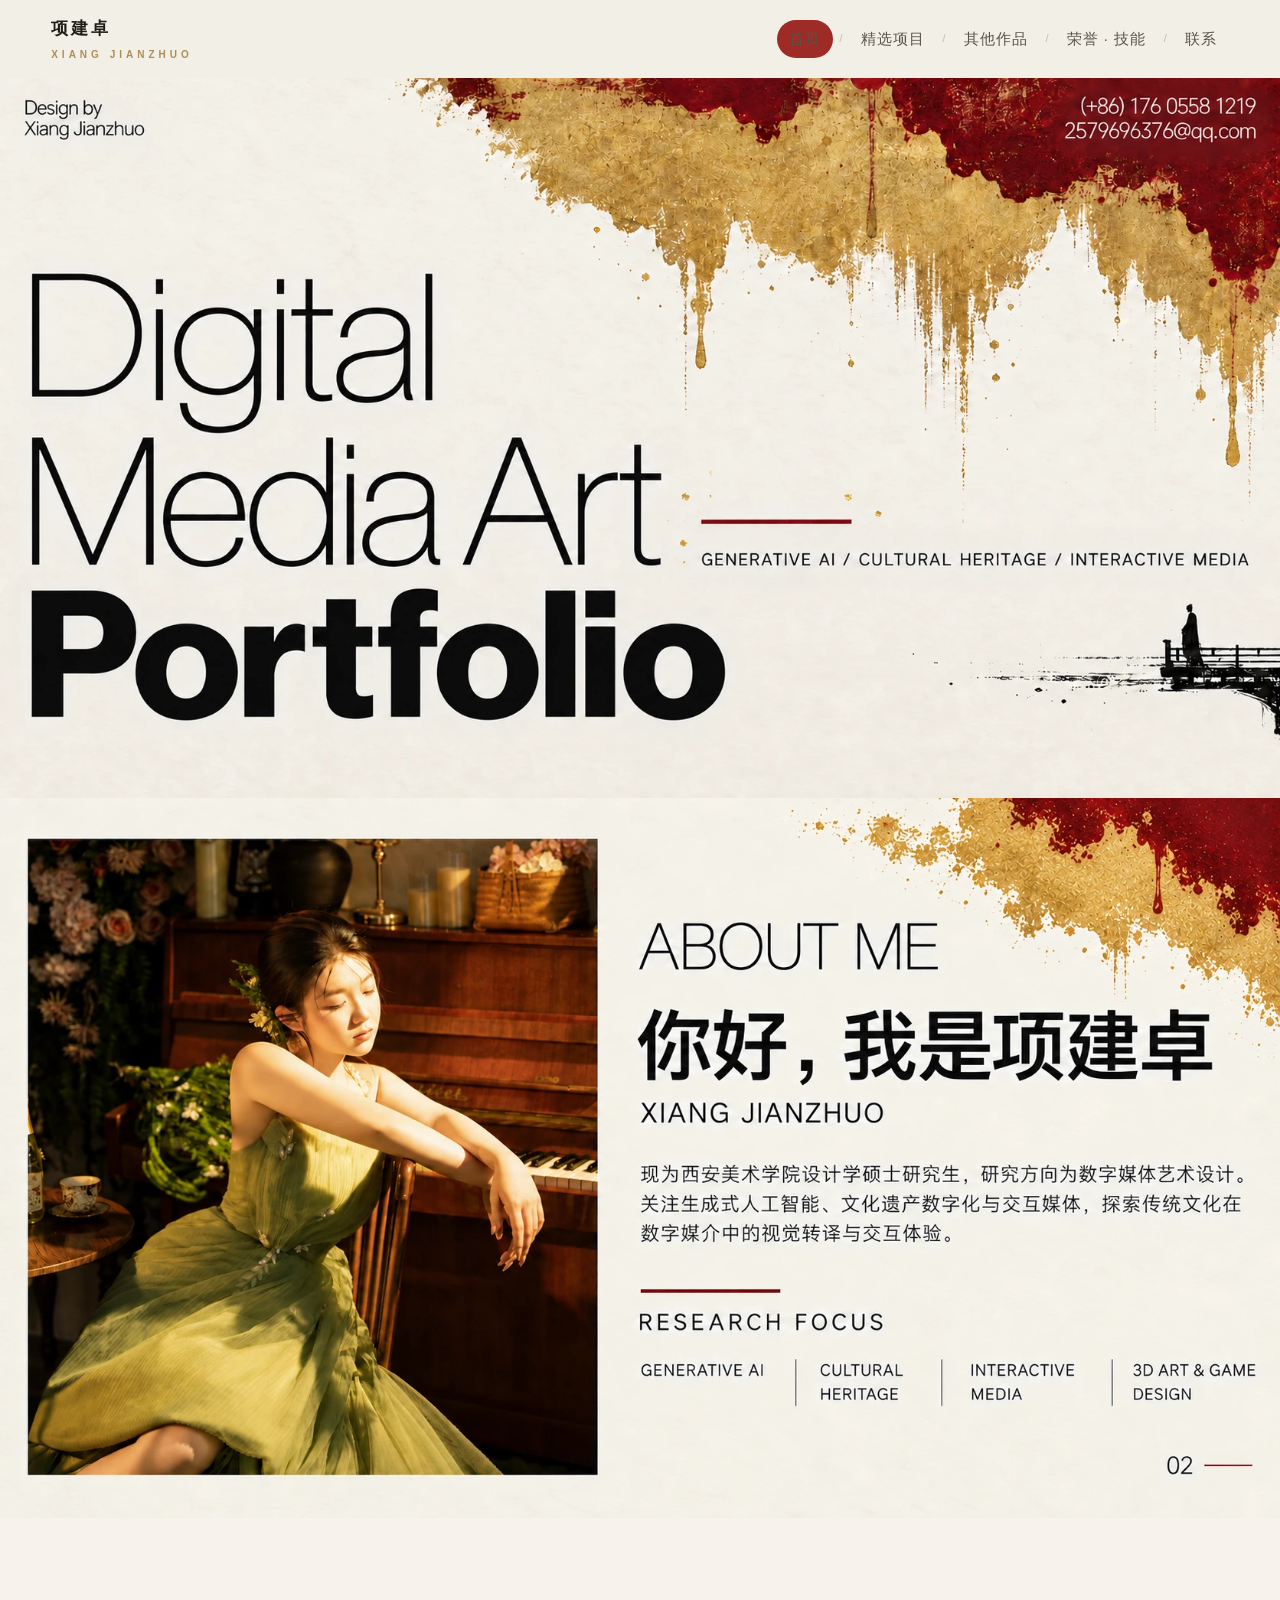
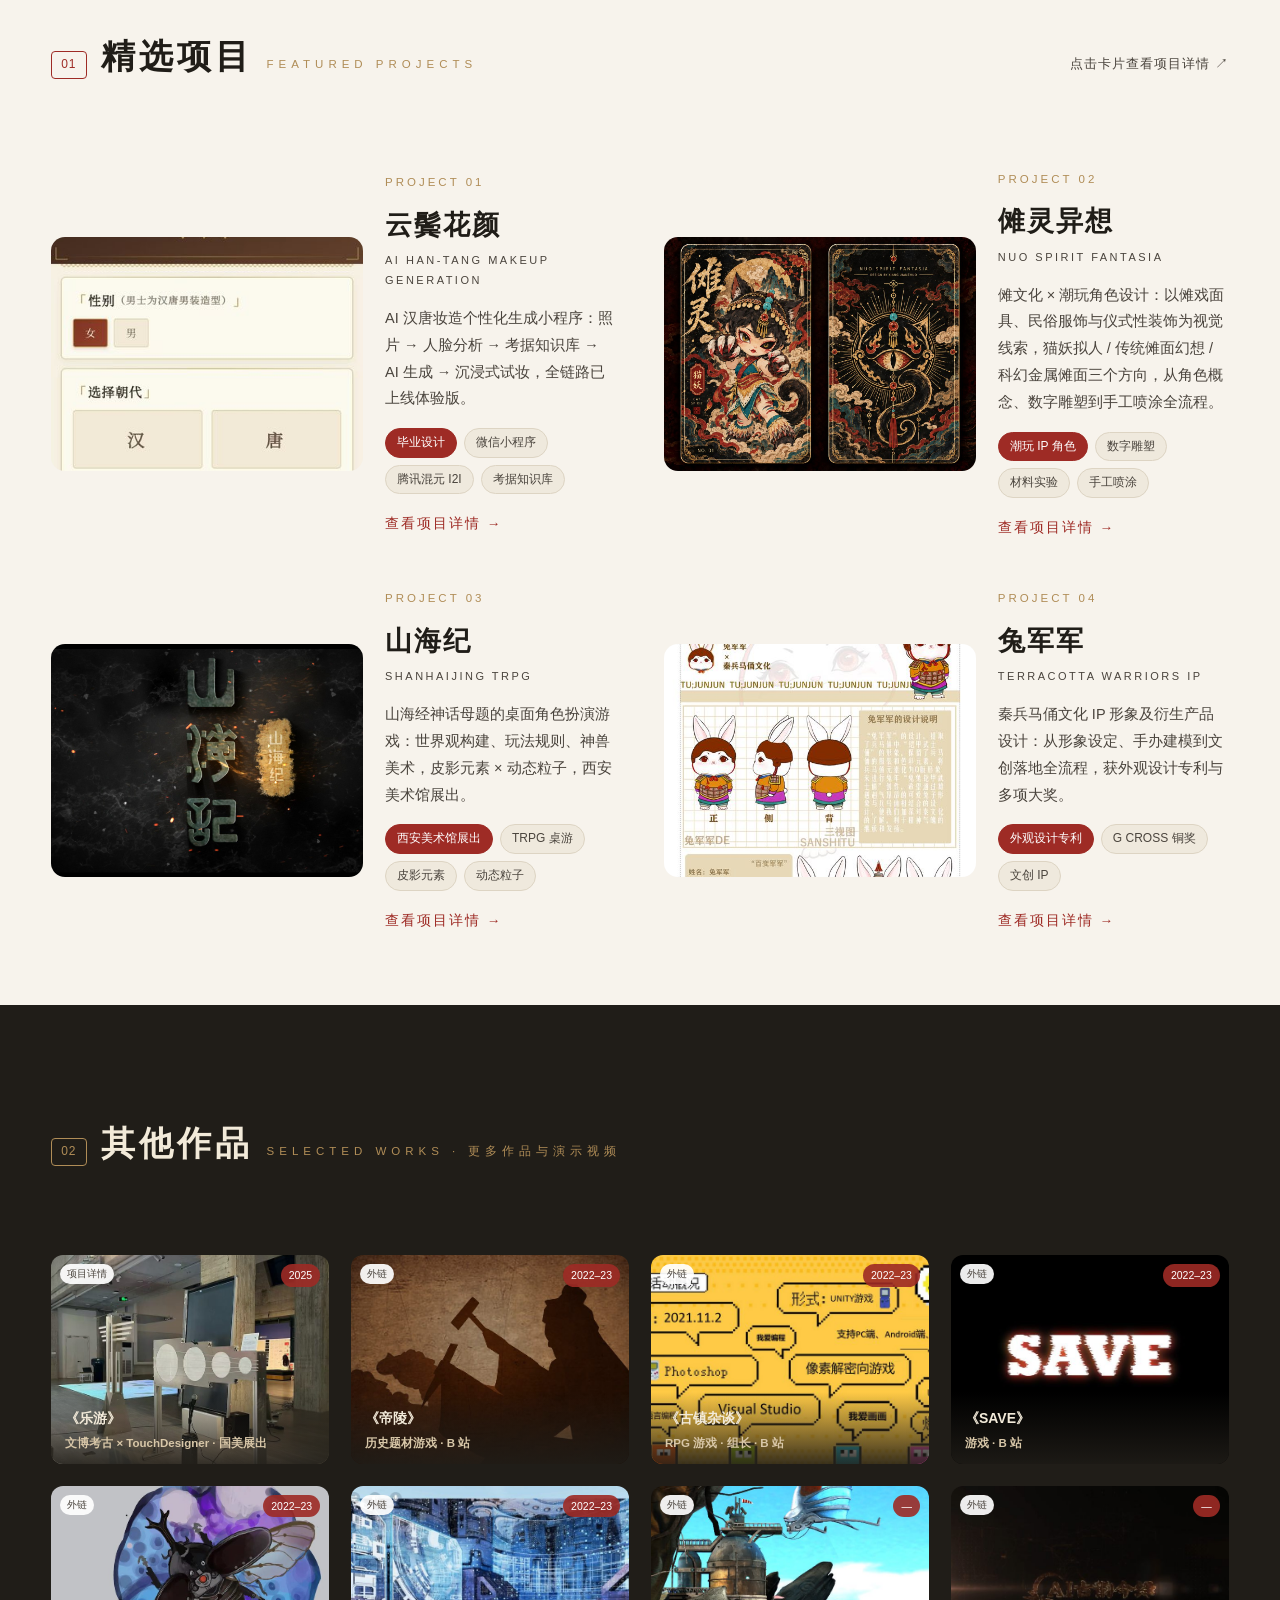
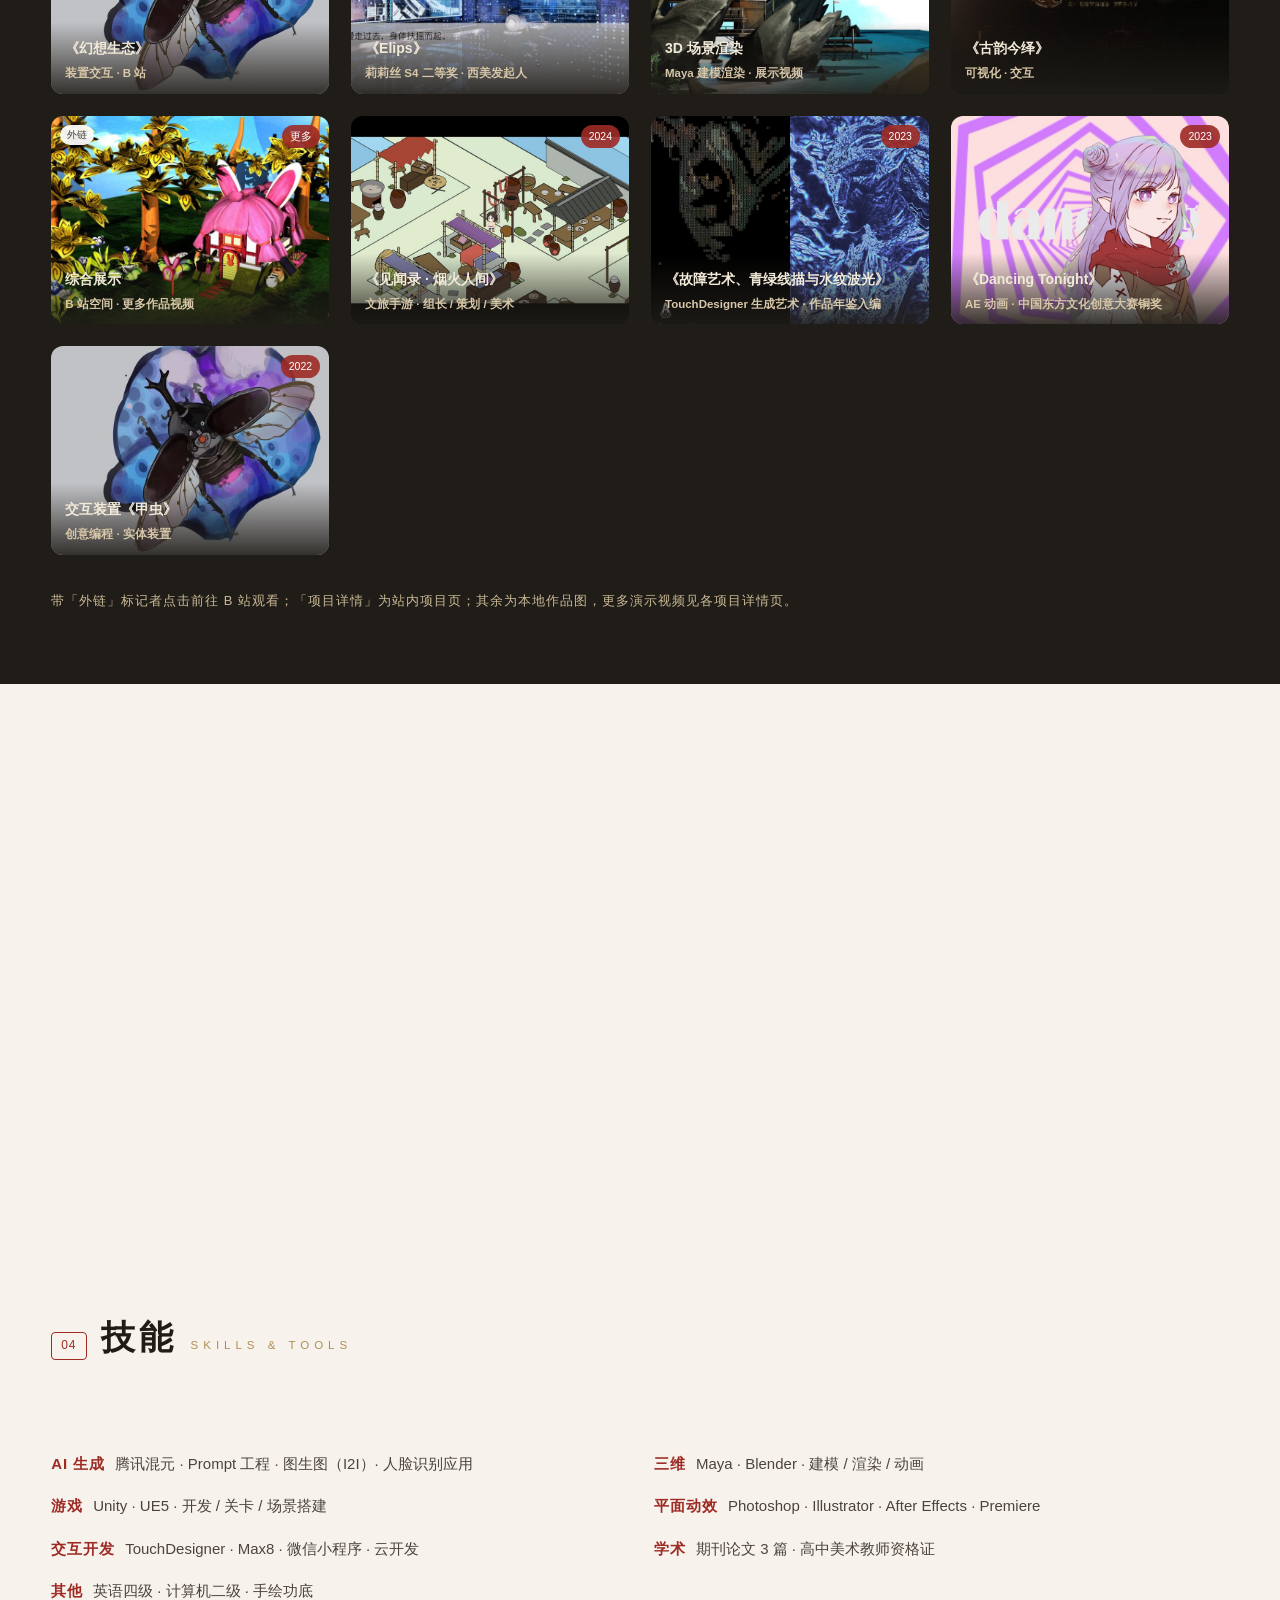
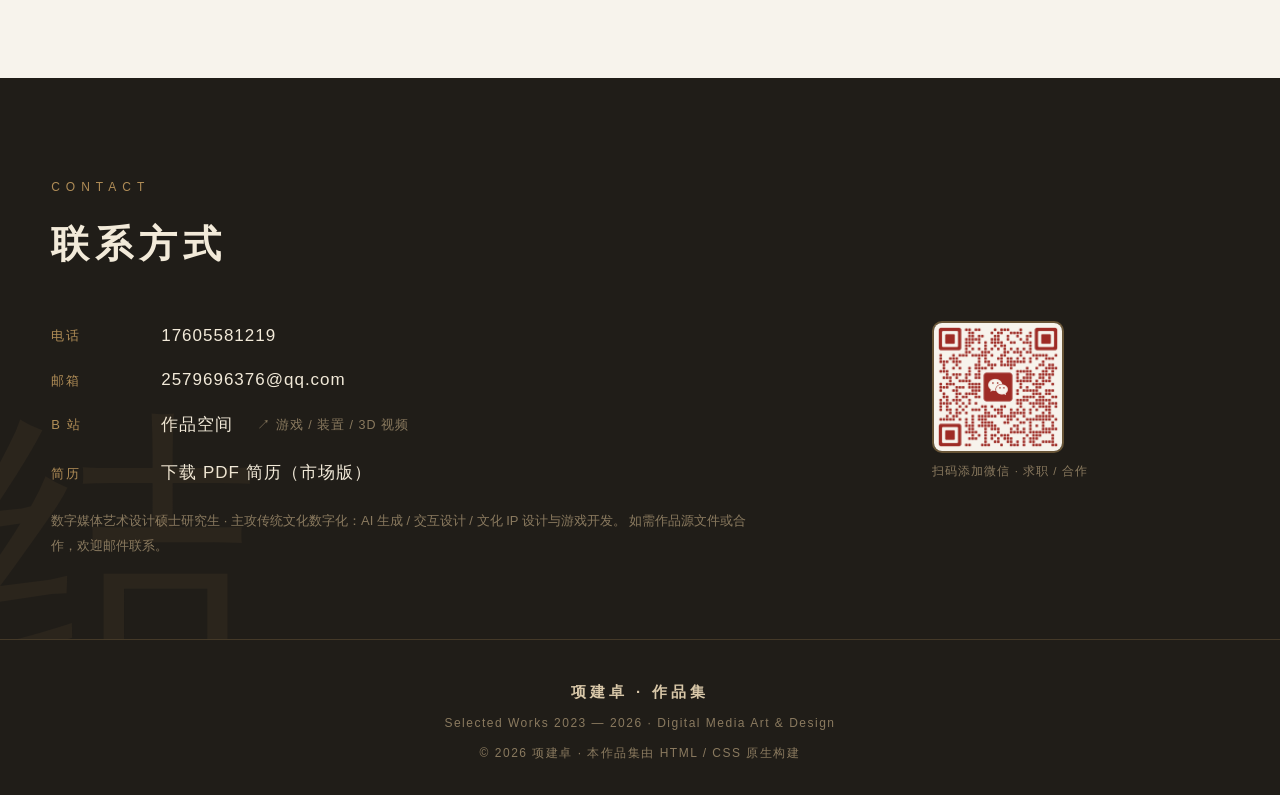
==== index.html @ 91dc54e3 "山海纪：卡面墙与章节按钮接入「五行 · 出现地」（逐张读自动效信息面板）；style.css/main.js 版本进位 20260920" ====
<!DOCTYPE html>
<html lang="zh-CN">
<head>
<meta charset="UTF-8">
<meta name="viewport" content="width=device-width, initial-scale=1.0">
<title>项建卓 · 数字媒体艺术设计作品集</title>
<meta name="description" content="项建卓 · 数字媒体艺术设计与 AI 生成设计 · 传统文化数字化：AI 汉唐妆造生成、傩文化潮玩角色设计、文博考古交互、山海神话 IP、游戏设计 — Selected Works 2023–2026">
<link rel="icon" href="data:image/svg+xml,%3Csvg xmlns='http://www.w3.org/2000/svg' viewBox='0 0 32 32'%3E%3Crect width='32' height='32' rx='6' fill='%239e2b25'/%3E%3Ctext x='16' y='23' font-size='19' text-anchor='middle' fill='%23f2ead9'%3E汉%3C/text%3E%3C/svg%3E">
<link rel="stylesheet" href="assets/css/style.css?v=20260920">
</head>
<body data-page="home">

<header class="site-header on-paper">
  <div class="container">
    <a class="logo" href="index.html">项建卓<small>XIANG JIANZHUO</small></a>
    <nav class="nav">
      <a href="index.html" data-slug="home" class="current">首页</a>
      <span class="sep">/</span>
      <a href="index.html#featured">精选项目</a>
      <span class="sep">/</span>
      <a href="index.html#others">其他作品</a>
      <span class="sep">/</span>
      <a href="index.html#honor-skills">荣誉 · 技能</a>
      <span class="sep">/</span>
      <a href="index.html#contact">联系</a>
    </nav>
    <button class="menu-btn" aria-label="菜单">菜单 ☰</button>
  </div>
</header>

<!-- ===================== Hero ===================== -->
<!-- 2026-09-16：直接使用用户设计的画册页（原始 1672×941，等比自适应宽度，两页无缝相接） -->
<section class="hero" id="top">
  <img class="hero-cover" src="assets/cover-hero.webp" width="1672" height="941" fetchpriority="high"
       alt="项建卓 · Digital Media Art Portfolio 2023—2026">
  <img class="hero-cover" src="assets/cover-about.webp" width="1672" height="941"
       alt="关于我 · 你好，我叫项建卓 · 西安美术学院设计学硕士研究生 · 研究方向：AI 生成设计 / 文化数字化 / 交互媒体 / 三维与游戏美术">
</section>

<!-- ===================== 精选项目 ===================== -->
<section class="sec" id="featured">
  <div class="container">
    <div class="sec-head" data-reveal>
      <span class="no">01</span>
      <h2>精选项目</h2>
      <span class="en">Featured Projects</span>
      <span class="more">点击卡片查看项目详情</span>
    </div>

    <div class="featured">

      <a class="fc" href="hantang.html" data-reveal>
        <div class="fc-media"><img src="assets/hantang-ui1.jpg" alt="云鬓花颜 小程序真机界面" loading="lazy"></div>
        <div class="fc-body">
          <div class="no2">PROJECT 01</div>
          <h3>云鬓花颜</h3>
          <div class="en2">AI Han-Tang Makeup Generation</div>
          <p>AI 汉唐妆造个性化生成小程序：照片 → 人脸分析 → 考据知识库 → AI 生成 → 沉浸式试妆，全链路已上线体验版。</p>
          <div class="tags">
            <span class="tag c">毕业设计</span><span class="tag">微信小程序</span><span class="tag">腾讯混元 I2I</span><span class="tag">考据知识库</span>
          </div>
          <div class="go">查看项目详情</div>
        </div>
      </a>

      <a class="fc" href="nuoling.html" data-reveal>
        <div class="fc-media"><img src="assets/nuoling/card.jpg?v=20260917" alt="傩灵异想 潮玩角色设计" loading="lazy"></div>
        <div class="fc-body">
          <div class="no2">PROJECT 02</div>
          <h3>傩灵异想</h3>
          <div class="en2">Nuo Spirit Fantasia</div>
          <p>傩文化 × 潮玩角色设计：以傩戏面具、民俗服饰与仪式性装饰为视觉线索，猫妖拟人 / 传统傩面幻想 / 科幻金属傩面三个方向，从角色概念、数字雕塑到手工喷涂全流程。</p>
          <div class="tags">
            <span class="tag c">潮玩 IP 角色</span><span class="tag">数字雕塑</span><span class="tag">材料实验</span><span class="tag">手工喷涂</span>
          </div>
          <div class="go">查看项目详情</div>
        </div>
      </a>

      <a class="fc" href="shanhaiji.html" data-reveal>
        <div class="fc-media"><img src="assets/shanhaiji-card.jpg" alt="山海纪 标题卡" loading="lazy"></div>
        <div class="fc-body">
          <div class="no2">PROJECT 03</div>
          <h3>山海纪</h3>
          <div class="en2">Shanhaijing TRPG</div>
          <p>山海经神话母题的桌面角色扮演游戏：世界观构建、玩法规则、神兽美术，皮影元素 × 动态粒子，西安美术馆展出。</p>
          <div class="tags">
            <span class="tag c">西安美术馆展出</span><span class="tag">TRPG 桌游</span><span class="tag">皮影元素</span><span class="tag">动态粒子</span>
          </div>
          <div class="go">查看项目详情</div>
        </div>
      </a>

      <a class="fc" href="tujunjun.html" data-reveal>
        <div class="fc-media"><img src="assets/tujun1.jpg" alt="兔军军 手办" loading="lazy"></div>
        <div class="fc-body">
          <div class="no2">PROJECT 04</div>
          <h3>兔军军</h3>
          <div class="en2">Terracotta Warriors IP</div>
          <p>秦兵马俑文化 IP 形象及衍生产品设计：从形象设定、手办建模到文创落地全流程，获外观设计专利与多项大奖。</p>
          <div class="tags">
            <span class="tag c">外观设计专利</span><span class="tag">G CROSS 铜奖</span><span class="tag">文创 IP</span>
          </div>
          <div class="go">查看项目详情</div>
        </div>
      </a>

    </div>
  </div>
</section>

<!-- ===================== 其他作品 ===================== -->
<section class="sec dark" id="others">
  <div class="container">
    <div class="sec-head" data-reveal>
      <span class="no">02</span>
      <h2>其他作品</h2>
      <span class="en">Selected Works · 更多作品与演示视频</span>
    </div>
    <div class="others">

      <!-- 2026-09-17：乐游从精选项目（原 PROJECT 02）降级至此，详情页 leyou.html 保留 -->
      <a class="oc" href="leyou.html" data-reveal>
        <span class="out">项目详情</span><span class="y">2025</span>
        <img src="assets/cz_site1.jpg" alt="乐游 文博考古交互装置" loading="lazy">
        <div class="t">《乐游》<small>文博考古 × TouchDesigner · 国美展出</small></div>
      </a>

      <a class="oc" href="https://b23.tv/xbCM30I" target="_blank" rel="noopener" data-reveal>
        <span class="out">外链</span><span class="y">2022–23</span>
        <img src="assets/diling1.jpg" alt="帝陵 游戏" loading="lazy">
        <div class="t">《帝陵》<small>历史题材游戏 · B 站</small></div>
      </a>
      <a class="oc" href="https://b23.tv/6akZZfM" target="_blank" rel="noopener" data-reveal>
        <span class="out">外链</span><span class="y">2022–23</span>
        <img src="assets/guzhen1.jpg" alt="古镇杂谈 RPG 游戏" loading="lazy">
        <div class="t">《古镇杂谈》<small>RPG 游戏 · 组长 · B 站</small></div>
      </a>
      <a class="oc" href="https://b23.tv/lQqwEat" target="_blank" rel="noopener" data-reveal>
        <span class="out">外链</span><span class="y">2022–23</span>
        <img src="assets/save1.jpg" alt="SAVE 游戏" loading="lazy">
        <div class="t">《SAVE》<small>游戏 · B 站</small></div>
      </a>
      <a class="oc" href="https://b23.tv/ajs9JBn" target="_blank" rel="noopener" data-reveal>
        <span class="out">外链</span><span class="y">2022–23</span>
        <img src="assets/jiachuang1.jpg" alt="幻想生态 装置交互" loading="lazy">
        <div class="t">《幻想生态》<small>装置交互 · B 站</small></div>
      </a>
      <a class="oc" href="https://b23.tv/emvGeXx" target="_blank" rel="noopener" data-reveal>
        <span class="out">外链</span><span class="y">2022–23</span>
        <img src="assets/elips1.jpg" alt="Elips 游戏" loading="lazy">
        <div class="t">《Elips》<small>莉莉丝 S4 二等奖 · 西美发起人</small></div>
      </a>
      <a class="oc" href="https://b23.tv/AQ26E6m" target="_blank" rel="noopener" data-reveal>
        <span class="out">外链</span><span class="y">—</span>
        <img src="assets/scene1.jpg" alt="3D 场景渲染" loading="lazy">
        <div class="t">3D 场景渲染<small>Maya 建模渲染 · 展示视频</small></div>
      </a>
      <a class="oc" href="https://b23.tv/xjF9A6u" target="_blank" rel="noopener" data-reveal>
        <span class="out">外链</span><span class="y">—</span>
        <img src="assets/guyun1.jpg" alt="古韵今绎 可视化" loading="lazy">
        <div class="t">《古韵今绎》<small>可视化 · 交互</small></div>
      </a>
      <a class="oc" href="https://space.bilibili.com" target="_blank" rel="noopener" data-reveal>
        <span class="out">外链</span><span class="y">更多</span>
        <img src="assets/scene2.jpg" alt="更多作品视频" loading="lazy">
        <div class="t">综合展示<small>B 站空间 · 更多作品视频</small></div>
      </a>

      <!-- 2026-09-16 扩充：以下为本科作品（本地素材，无外链） -->
      <div class="oc no-link" data-reveal>
        <span class="y">2024</span>
        <img src="assets/jianwenlu1.jpg" alt="见闻录 文旅手游" loading="lazy">
        <div class="t">《见闻录 · 烟火人间》<small>文旅手游 · 组长 / 策划 / 美术</small></div>
      </div>
      <div class="oc no-link" data-reveal>
        <span class="y">2023</span>
        <img src="assets/glitch1.jpg" alt="故障艺术与青绿线描" loading="lazy">
        <div class="t">《故障艺术、青绿线描与水纹波光》<small>TouchDesigner 生成艺术 · 作品年鉴入编</small></div>
      </div>
      <div class="oc no-link" data-reveal>
        <span class="y">2023</span>
        <img src="assets/dancing1.jpg" alt="Dancing Tonight 动画" loading="lazy">
        <div class="t">《Dancing Tonight》<small>AE 动画 · 中国东方文化创意大赛铜奖</small></div>
      </div>
      <div class="oc no-link" data-reveal>
        <span class="y">2022</span>
        <img src="assets/beetle1.jpg" alt="交互装置 甲虫" loading="lazy">
        <div class="t">交互装置《甲虫》<small>创意编程 · 实体装置</small></div>
      </div>

    </div>
    <p style="font-size:13px;color:#c9b895;margin-top:34px;letter-spacing:1px">带「外链」标记者点击前往 B 站观看；「项目详情」为站内项目页；其余为本地作品图，更多演示视频见各项目详情页。</p>
  </div>
</section>

<!-- ===================== 荣誉 · 技能 ===================== -->
<section class="sec" id="honor-skills">
  <div class="container">
    <div class="sec-head" data-reveal>
      <span class="no">03</span>
      <h2>荣誉</h2>
      <span class="en">Awards &amp; Honors</span>
    </div>
    <div class="honors">
      <div class="honor" data-reveal><span class="h-yr">25</span><span class="trophy">🏆</span>中国国际大学生创新大赛（2025）陕西赛区银奖《智护日间》</div>
      <div class="honor" data-reveal><span class="h-yr">—</span><span class="trophy">🏆</span>外观设计专利（手办）兔俑</div>
      <div class="honor" data-reveal><span class="h-yr">—</span><span class="trophy">🏆</span>G CROSS 全球大学生创意奖《兵兵兔》铜奖</div>
      <div class="honor" data-reveal><span class="h-yr">—</span><span class="trophy">🏆</span>全国优秀论文一等奖《基于汉代木俑的三维数字人形象研究》</div>
      <div class="honor" data-reveal><span class="h-yr">S4</span><span class="trophy">🏆</span>莉莉丝达文奇校园开发者大赛《Elips》二等奖</div>
      <div class="honor" data-reveal><span class="h-yr">—</span><span class="trophy">🏆</span>中国东方文化创意大赛《Dancing Tonight》铜奖</div>
      <div class="honor" data-reveal><span class="h-yr">—</span><span class="trophy">🏆</span>中国东方文化创意大赛《兔军军×秦兵马俑文化》优秀奖</div>
      <div class="honor" data-reveal><span class="h-yr">—</span><span class="trophy">🏆</span>中国当代大学生艺术作品年鉴 入编</div>
      <div class="honor" data-reveal><span class="h-yr">22</span><span class="trophy">🏆</span>2022 全国青少年文化精品征集 入选</div>
      <div class="honor" data-reveal><span class="h-yr">—</span><span class="trophy">🏆</span>校级一等奖学金 · 三好学生 · 校园文化先进个人</div>
    </div>
  </div>

  <div class="container" style="margin-top:10vh">
    <div class="sec-head" data-reveal>
      <span class="no">04</span>
      <h2>技能</h2>
      <span class="en">Skills &amp; Tools</span>
    </div>
    <div class="skills">
      <div class="skill" data-reveal><b>AI 生成</b><span>腾讯混元 · Prompt 工程 · 图生图（I2I）· 人脸识别应用</span></div>
      <div class="skill" data-reveal><b>三维</b><span>Maya · Blender · 建模 / 渲染 / 动画</span></div>
      <div class="skill" data-reveal><b>游戏</b><span>Unity · UE5 · 开发 / 关卡 / 场景搭建</span></div>
      <div class="skill" data-reveal><b>平面动效</b><span>Photoshop · Illustrator · After Effects · Premiere</span></div>
      <div class="skill" data-reveal><b>交互开发</b><span>TouchDesigner · Max8 · 微信小程序 · 云开发</span></div>
      <div class="skill" data-reveal><b>学术</b><span>期刊论文 3 篇 · 高中美术教师资格证</span></div>
      <div class="skill" data-reveal><b>其他</b><span>英语四级 · 计算机二级 · 手绘功底</span></div>
    </div>
  </div>
</section>

<!-- ===================== 联系 ===================== -->
<section class="contact-sec" id="contact">
  <div class="container">
    <div class="kick">Contact</div>
    <h2>联系方式</h2>
    <div class="contact-grid">
      <div>
        <div class="c-link"><span class="lab">电话</span><a href="tel:17605581219">17605581219</a></div>
        <div class="c-link" style="margin-top:14px"><span class="lab">邮箱</span><a href="mailto:2579696376@qq.com">2579696376@qq.com</a></div>
        <div class="c-link" style="margin-top:14px"><span class="lab">B 站</span><a href="https://space.bilibili.com" target="_blank" rel="noopener">作品空间</a><span class="sub">↗ 游戏 / 装置 / 3D 视频</span></div>
        <div class="c-link" style="margin-top:18px"><span class="lab">简历</span><a href="resume/项建卓简历2026.pdf" download="项建卓简历2026.pdf">下载 PDF 简历（市场版）</a></div>
        <p style="font-size:13px;color:#8a7a5f;margin-top:20px;line-height:1.9">
          数字媒体艺术设计硕士研究生 · 主攻传统文化数字化：AI 生成 / 交互设计 / 文化 IP 设计与游戏开发。
          如需作品源文件或合作，欢迎邮件联系。
        </p>
      </div>
      <div class="qr-row">
        <div class="qr-box">
          <img id="qrWechat" src="assets/qr-wechat.png" alt="项建卓 微信二维码">
          <div class="qr-cap">扫码添加微信 · 求职 / 合作</div>
        </div>
        <div class="qr-box" id="qrHantangBox">
          <img id="qrHantang" src="assets/qr-hantang.png" alt="云鬓花颜体验版二维码"
               onerror="var b=document.getElementById('qrHantangBox');if(b)b.style.display='none'">
          <div class="qr-cap">扫码体验「云鬓花颜」AI 汉唐妆造小程序（体验版）</div>
        </div>
      </div>
    </div>
  </div>
</section>

<footer>
  <div class="container">
    <div class="f-logo">项建卓 · 作品集</div>
    <div class="f-line">Selected Works 2023 — 2026 · Digital Media Art &amp; Design</div>
    <div class="f-line">© 2026 项建卓 · 本作品集由 HTML / CSS 原生构建</div>
  </div>
</footer>

<button class="back-top" aria-label="返回顶部">↑</button>
<script src="assets/js/main.js?v=20260920"></script>
</body>
</html>
---- assets/css/style.css ----
/* ============================================================
   项建卓 · 作品集 — 共享样式
   Behance 风格响应式 · 现代东方数字美学
   米白 / 深墨 / 朱砂红
   ============================================================ */

:root {
  --paper: #f7f3ec;        /* 米白 */
  --paper-2: #efe9dd;
  --ink: #201d18;          /* 深墨（暖黑） */
  --ink-2: #4a443d;
  --cinnabar: #9e2b25;     /* 朱砂红 */
  --cinnabar-soft: rgba(158, 43, 37, 0.10);
  --gold: #b08d57;
  --line: #ddd4c3;
  --card: #fffdf8;
}

* { margin: 0; padding: 0; box-sizing: border-box; }

html { scroll-behavior: smooth; }

body {
  font-family: "PingFang SC", "Hiragino Sans GB", "Microsoft YaHei", "Noto Sans SC", sans-serif;
  background: var(--paper);
  color: var(--ink);
  font-size: 16px;              /* 正文基线 ≥15px（移动端要求） */
  line-height: 1.8;
  overflow-x: hidden;           /* 禁止横向滚动条 */
}

::selection { background: var(--cinnabar-soft); }
::selection { background: var(--cinnabar-soft); }
::selection { background: var(--cinnabar-soft); }
::selection { background: var(--cinnabar-soft); }
::selection { background: var(--cinnabar-soft); }

.container { max-width: 1400px; margin: 0 auto; padding: 0 4vw; }

img { display: block; max-width: 100%; }
img[loading="lazy"] { background: var(--paper-2); }

a { color: inherit; text-decoration: none; }

/* ============================================================
   顶部导航（sticky）
   ============================================================ */
.site-header {
  position: sticky; top: 0; z-index: 50;
  background: var(--ink); color: #f2ead9;
  border-bottom: 1px solid rgba(176,141,87,.35);
}
.site-header .container {
  display: flex; align-items: center; justify-content: space-between; gap: 24px;
  padding: 14px 4vw;
}
.logo { font-size: 17px; font-weight: 700; letter-spacing: 3px; }
.logo small { display: block; font-size: 10px; color: var(--gold); letter-spacing: 4px; margin-top: 1px; }
.nav { display: flex; align-items: center; gap: 6px; }
.nav a {
  font-size: 14.5px; color: #d8c7a8; padding: 6px 12px; border-radius: 999px;
  letter-spacing: 1px; transition: all .2s;
}
.nav a:hover { background: var(--gold); color: var(--ink); }
.nav a.current { background: var(--cinnabar); color: #fff; }
.nav .sep { color: rgba(216,199,168,.35); font-size: 11px; }

.menu-btn {
  display: none; background: none; border: 1px solid rgba(176,141,87,.5);
  color: #f2ead9; font-size: 13px; letter-spacing: 2px; border-radius: 6px;
  padding: 6px 12px; cursor: pointer;
}

/* ---- 首页：导航与封面同色（封面纸底实测 #f2efe7，用同一个色才接得无缝） ---- */
.site-header.on-paper {
  background: #f2efe7; color: var(--ink); border-bottom: 0;
}
.site-header.on-paper.scrolled { border-bottom: 1px solid rgba(32,29,24,.08); }
/* 顶部不显示站点 logo——封面左上角已有「Design by Xiang Jianzhuo」，避免两个署名叠在一起；
   滚过封面后（.scrolled）再淡入 */
.site-header.on-paper .logo { opacity: 0; pointer-events: none; transition: opacity .3s; }
.site-header.on-paper.scrolled .logo { opacity: 1; pointer-events: auto; }
.site-header.on-paper .nav a { color: #5a5349; }
.site-header.on-paper .nav a:hover { background: var(--cinnabar); color: #fff; }
.site-header.on-paper .nav .sep { color: rgba(90,83,73,.3); }
.site-header.on-paper .menu-btn { color: var(--ink); border-color: rgba(32,29,24,.25); }
.site-header.on-paper .nav.open { background: #f2efe7; }

/* ============================================================
   Hero（首页）—— 2026-09-16
   直接使用用户设计的封面图（1672×941），不再用 HTML 重排版式
   ============================================================ */
.hero { background: var(--paper); }
.hero-cover { display: block; width: 100%; height: auto; }
.btn {
  display: inline-flex; align-items: center; gap: 8px;
  padding: 10px 26px; border-radius: 999px; font-size: 14.5px; letter-spacing: 2px;
  transition: all .2s; cursor: pointer;
}
.btn.solid { background: var(--cinnabar); color: #fff; }
.btn.solid:hover { background: var(--gold); color: var(--ink); }
.btn.line {
  background: transparent; color: #f2ead9;
  border: 1px solid rgba(176,141,87,.6);
}
.btn.line:hover { border-color: var(--gold); background: var(--gold); color: var(--ink); }

/* ============================================================
   章节通用
   ============================================================ */
section.sec { padding: 12vh 0 8vh; position: relative; }
section.sec:nth-of-type(even) { background: var(--paper); }
section.sec.dark {
  background: var(--ink); color: #f2ead9;
}
.sec-head { display: flex; align-items: baseline; gap: 14px; margin-bottom: 9vh; }
.sec-head .no {
  font-size: 12px; color: var(--cinnabar);
  border: 1px solid var(--cinnabar); border-radius: 4px; padding: 2px 9px; letter-spacing: 1px;
}
.sec-head h2 { font-size: clamp(24px, 3.2vw, 34px); font-weight: 700; letter-spacing: 4px; }
.sec-head .en {
  font-size: 11.5px; color: var(--gold); letter-spacing: 5px;
  text-transform: uppercase; flex: 1;
}
.sec-head .more { font-size: 12.5px; color: var(--ink-2); letter-spacing: 1px; }
.sec-head .more::after { content: " ↗"; }
section.sec.dark .sec-head .no { color: var(--gold); border-color: var(--gold); }
section.sec.dark .sec-head h2 { color: #f2ead9; }
section.sec.dark .sec-head .en { color: var(--gold); }
section.sec.dark .sec-head .more { color: #c9b895; }

/* ============================================================
   首页 · 精选项目 4 卡
   ============================================================ */
.featured { display: grid; grid-template-columns: 1fr 1fr; gap: 48px; }
.fc { text-decoration: none; display: grid; grid-template-columns: 1.35fr 1fr; gap: 22px; align-items: center; }
.fc .fc-media {
  aspect-ratio: 4/3; overflow: hidden; border-radius: 14px;
  background: var(--paper-2); position: relative;
}
.fc .fc-media img {
  width: 100%; height: 100%; object-fit: cover; transition: transform .5s;
}
.fc:hover .fc-media img { transform: scale(1.045); }
.fc .fc-media::after {
  content: "↗ 查看详情"; position: absolute; left: 12px; bottom: 10px;
  font-size: 11px; color: #fff; background: var(--cinnabar);
  padding: 3px 10px; border-radius: 999px; opacity: 0; transition: opacity .25s;
}
.fc:hover .fc-media::after { opacity: 1; }
.fc-body .no2 { font-size: 11.5px; color: var(--gold); letter-spacing: 3px; }
.fc-body h3 { font-size: clamp(20px, 2.4vw, 27px); font-weight: 700; letter-spacing: 2px; margin-top: 8px; }
.fc-body .en2 { font-size: 11px; color: var(--ink-2); letter-spacing: 2.5px; margin-top: 2px; text-transform: uppercase; }
.fc-body p { font-size: 14.5px; color: var(--ink-2); line-height: 1.85; margin-top: 14px; }
.fc-body .tags { margin-top: 16px; display: flex; flex-wrap: wrap; gap: 7px; }
.tag {
  font-size: 12px; padding: 3px 11px; border-radius: 999px;
  background: var(--paper-2); color: var(--ink-2); border: 1px solid var(--line);
}
.tag.c { background: var(--cinnabar); color: #fff; border-color: var(--cinnabar); }
.fc-body .go { margin-top: 18px; font-size: 13.5px; color: var(--cinnabar); letter-spacing: 2px; }
.fc-body .go::after { content: " →"; }

/* ============================================================
   首页 · 其他作品（B 站外部链接）
   ============================================================ */
.others { display: grid; grid-template-columns: repeat(4, 1fr); gap: 22px; }
.oc {
  text-decoration: none; position: relative; overflow: hidden;
  aspect-ratio: 4/3; background: var(--paper-2); border-radius: 12px;
}
.oc img { width: 100%; height: 100%; object-fit: cover; transition: transform .5s; }
.oc:hover img { transform: scale(1.06); }
.oc .y {
  position: absolute; top: 9px; right: 9px; z-index: 1;
  font-size: 10.5px; color: #fff; background: rgba(158,43,37,.9);
  padding: 2px 8px; border-radius: 999px;
}
.oc .t {
  position: absolute; left: 0; right: 0; bottom: 0;
  background: linear-gradient(transparent, rgba(32,29,24,.88));
  color: #f2ead9; padding: 14px 14px 10px; font-size: 14px; font-weight: 600;
}
.oc .t small { display: block; font-size: 11.5px; color: #d8c7a8; margin-top: 2px; }
.oc .out {
  position: absolute; top: 9px; left: 9px; z-index: 1;
  font-size: 10px; background: rgba(255,255,255,.92); color: var(--ink-2);
  padding: 1px 7px; border-radius: 999px;
}
.oc .out::after { content: ""; }

/* 无外链的本地作品卡：不暗示可点击 */
.oc.no-link { cursor: default; }
.oc.no-link:hover img { transform: none; }

/* ============================================================
   首页 · 荣誉墙 / 技能
   ============================================================ */
.honors { display: grid; grid-template-columns: repeat(2, 1fr); gap: 12px; }
.honor {
  background: var(--card); border: 1px solid var(--line); border-left: 4px solid var(--cinnabar);
  padding: 12px 18px; border-radius: 8px; font-size: 14px;
  display: flex; align-items: center; gap: 10px; line-height: 1.5;
}
.honor .h-yr { color: var(--gold); font-size: 11.5px; flex: none; width: 24px; }
.honor .trophy { color: var(--gold); flex: none; }

.skills { display: grid; grid-template-columns: 1fr 1fr; gap: 14px 28px; }
.skill { font-size: 15px; line-height: 1.9; }
.skill b { color: var(--cinnabar); margin-right: 10px; font-weight: 700; letter-spacing: 1px; }
.skill span { color: var(--ink-2); }

/* ============================================================
   首页 · 联系方式 / 页脚（深墨底）
   ============================================================ */
.contact-sec {
  background: var(--ink); color: #f2ead9; padding: 11vh 0 9vh; position: relative;
  overflow: hidden;
}
.contact-sec::after {
  content: "结"; position: absolute; left: -40px; bottom: -70px;
  font-size: 300px; line-height: 1; color: rgba(176,141,87,.07);
  font-family: "STKaiti", "KaiTi", serif; pointer-events: none;
}
.contact-sec h2 { font-size: clamp(26px, 3.4vw, 38px); font-weight: 700; letter-spacing: 6px; }
.contact-sec .kick { font-size: 12px; color: var(--gold); letter-spacing: 6px; text-transform: uppercase; margin-bottom: 12px; }
.contact-grid { display: grid; grid-template-columns: 1.6fr 1fr; gap: 40px; margin-top: 42px; }
.c-link { display: flex; align-items: center; gap: 14px; }
.c-link .lab { color: var(--gold); font-size: 13px; letter-spacing: 2px; flex: none; width: 96px; }
.c-link a, .c-link span { color: #f2ead9; font-size: 17px; letter-spacing: 1px; }
.c-link a:hover { color: var(--gold); }
.c-link .sub { color: #8a7a5f; font-size: 12.5px; margin-left: 10px; }
.qr-row { display: flex; gap: 16px; justify-content: center; align-items: flex-start; flex-wrap: wrap; }
.qr-box { text-align: center; }
.qr-box img {
  width: 132px; height: 132px; object-fit: cover;
  border: 2px solid rgba(176,141,87,.5); border-radius: 10px;
}
.qr-box .qr-cap { font-size: 11.5px; color: #8a7a5f; margin-top: 8px; letter-spacing: 1px; }
footer {
  background: var(--ink); color: #8a7a5f; text-align: center; padding: 38px 0 30px;
  border-top: 1px solid rgba(176,141,87,.25);
}
footer .f-logo { font-size: 15px; letter-spacing: 4px; color: #d8c7a8; font-weight: 700; }
footer .f-line { font-size: 12px; letter-spacing: 1.5px; margin-top: 8px; }
footer a { color: #c9b895; }
footer a:hover { color: var(--gold); }

/* ============================================================
   独立项目详情页
   ============================================================ */
.dcover {
  position: relative; overflow: hidden; min-height: 76vh;
  display: flex; align-items: flex-end;
}
.dcover .dimg { position: absolute; inset: 0; }
.dcover .dimg img { width: 100%; height: 100%; object-fit: cover; }
.dcover::after {
  content: ""; position: absolute; inset: 0;
  background: linear-gradient(180deg, rgba(32,29,24,.55) 0%, rgba(32,29,24,.35) 40%, rgba(32,29,24,.88) 100%);
}
.dcover .dhead { position: relative; z-index: 2; padding: 56px 4vw; }
.dcover .kick { font-size: 12.5px; color: #d8c7a8; letter-spacing: 4px; }
.dcover h1 {
  font-size: clamp(30px, 4.6vw, 52px); font-weight: 700; letter-spacing: 5px;
  color: #f2ead9; margin-top: 10px;
}
.dcover .en3 { font-size: 13.5px; color: var(--gold); letter-spacing: 4px; text-transform: uppercase; margin-top: 6px; }
.dcover .dmeta {
  margin-top: 18px; display: flex; flex-wrap: wrap; gap: 8px;
}
.dcover .dmeta span {
  font-size: 12.5px; color: #e8dcc0; border: 1px solid rgba(176,141,87,.5);
  padding: 4px 13px; border-radius: 999px; letter-spacing: 1px;
}
.dcover .drole {
  margin-top: 20px; max-width: 780px; font-size: 16px; color: #d8c7a8; line-height: 1.9;
}

.dsec { padding: 10vh 0 9vh; }
.dsec .dsec-head { display: flex; align-items: baseline; gap: 12px; margin-bottom: 7vh; }
.dsec .dsec-head .k {
  font-size: 12.5px; color: var(--cinnabar); border: 1px solid var(--cinnabar);
  border-radius: 4px; padding: 2px 10px; letter-spacing: 1px;
}
.dsec .dsec-head h3 { font-size: clamp(20px, 2.6vw, 28px); font-weight: 700; letter-spacing: 2px; }
.dsec .dsec-head .k-en { font-size: 11px; color: var(--gold); letter-spacing: 4px; text-transform: uppercase; }

.dbody { max-width: 860px; margin: 0 auto; }
.dbody p { font-size: 16px; color: var(--ink-2); line-height: 2; margin-bottom: 18px; }
.dbody li { margin: 8px 0 6px; }
.dbody ul { padding-left: 20px; }
.dbody .dl { font-size: 15px; color: var(--ink-2); line-height: 1.95; }

.figure {
  background: var(--paper-2); border: 1px dashed var(--gold); border-radius: 12px;
  min-height: 46vh; display: flex; align-items: center; justify-content: center;
  color: #8a7a5f; font-size: 13; letter-spacing: 2px; padding: 30px;
}
.figure.img-box { padding: 0; background: var(--card); border: none; }
.figure.img-box img { width: 100%; height: 46vh; object-fit: cover; }
.figure .note { text-align: center; font-size: 13px; color: #8a7a5f; line-height: 2; letter-spacing: 2px; }

/* 技术流程（CSS 流程图） */
.flow { display: flex; flex-wrap: wrap; align-items: center; gap: 12px; }
.flow .fstep {
  flex: 1 1 150px; text-align: center; background: var(--card);
  border: 1px solid var(--line); border-radius: 10px; padding: 16px 12px;
}
.flow .fstep.hl { background: var(--cinnabar); border-color: var(--cinnabar); color: #fff; }
.flow .fstep.hl .fs { color: rgba(255,255,255,.85); }
.flow .fstep .fi { font-size: 22px; }
.flow .fstep .ft { font-size: 13.5px; font-weight: 700; margin-top: 6px; }
.flow .fstep .fs { font-size: 11.5px; color: var(--ink-2); margin-top: 3px; }
.flow .farr { color: var(--gold); font-size: 20px; flex: none; }

/* 成果画廊 */
.gallery { display: grid; grid-template-columns: repeat(3, 1fr); gap: 14px; }
.gallery .g-item { aspect-ratio: 1/1.15; overflow: hidden; border-radius: 12px; background: var(--paper-2); }
.gallery .g-item img { width: 100%; height: 100%; object-fit: cover; transition: transform .4s; }
.gallery .g-item:hover img { transform: scale(1.05); }
.gallery .g-cap { font-size: 11px; color: #8a7a5f; margin-top: 6px; letter-spacing: 1px; }
/* 单图展示（证书 / 竖版长图）：不裁切，居中限宽 */
.gallery-single { grid-template-columns: minmax(0, 440px); justify-content: center; }
.gallery-single .g-item { aspect-ratio: auto; }
.gallery-single .g-item img { height: auto; object-fit: contain; }
.gallery-single .g-item:hover img { transform: none; }
.gallery-single .g-cap { text-align: center; line-height: 1.9; margin-top: 12px; }
/* 展板 / 设定图 / 长图：完整显示不裁切（留白版式） */
.gallery-board { grid-template-columns: repeat(2, 1fr); }
.gallery-board .g-item { background: var(--card); border: 1px solid var(--line); padding: 10px; }
.gallery-board .g-item img { object-fit: contain; }
.gallery-board .g-item:hover img { transform: none; }

/* 视频演示（B 站卡片 / MP4 自动播放） */
.vdemo {
  background: var(--ink); color: #f2ead9; border-radius: 14px; overflow: hidden;
  aspect-ratio: 16/9; display: flex; align-items: center; justify-content: center;
}
.vdemo .vlink { text-align: center; width: 100%; height: 100%; text-decoration: none; position: relative; }
.vdemo .vlink .vthumb { position: absolute; inset: 0; }
.vdemo .vlink .vthumb img { width: 100%; height: 100%; object-fit: cover; }
.vdemo.vplayer { display: block; background: #000; }
.vdemo.vplayer video { width: 100%; height: 100%; display: block; object-fit: contain; background: #000; }
.vnote { font-size: 12.5px; color: #8a7a5f; letter-spacing: 1px; margin-top: 14px; text-align: center; }
.vnote a { color: var(--gold); }
.vdemo .vlink::after {
  content: "▶"; position: absolute; left: 50%; top: 50%; transform: translate(-50%, -50%);
  width: 72px; height: 72px; border-radius: 50%; background: var(--cinnabar); color: #fff;
  display: flex; align-items: center; justify-content: center; font-size: 26px;
  border: 3px solid rgba(240,234,217,.85); transition: transform .2s;
}
.vdemo .vlink:hover::after { transform: translate(-50%, -50%) scale(1.1); }
.vdemo .vt {
  position: absolute; left: 14px; bottom: 12px; color: #c9b895; font-size: 12px; letter-spacing: 1px;
}
.video-mp4 { width: 100%; aspect-ratio: 16/9; border-radius: 14px; background: var(--ink); display: none; }
.video-mp4 video { width: 100%; height: 100%; object-fit: cover; border-radius: 14px; }

/* 整幅展示（16:9 画册页，作者素材统一导出 1672×941，不裁切、留白居中） */
.gallery-wide { grid-template-columns: 1fr; gap: 20px; }
.gallery-wide .g-item { aspect-ratio: auto; background: var(--card); border: 1px solid var(--line); padding: 10px; }
.gallery-wide .g-item img { height: auto; object-fit: contain; }
.gallery-wide .g-item:hover img { transform: none; }
.gallery-wide .g-cap { text-align: center; margin-top: 10px; }

/* ============================================================
   山海纪 · 神兽卡面墙（透明底卡面，不加卡纸，靠投影浮起）
   ============================================================ */
.cardwall { display: grid; grid-template-columns: repeat(4, 1fr); gap: 22px 18px; }
.cardwall figure { margin: 0; }
.cardwall img {
  width: 100%; height: auto; display: block;
  filter: drop-shadow(0 12px 26px rgba(32, 29, 24, .26));
  transition: transform .45s cubic-bezier(.2, .7, .3, 1);
}
.cardwall figure:hover img { transform: translateY(-8px) rotate(-.8deg); }
.cardwall figcaption { font-size: 11.5px; color: #8a7a5f; text-align: center; margin-top: 12px; letter-spacing: 3px; }

/* 卡面 → 动效章节跳转（点卡面把播放器跳到该卡片段） */
.cardwall .cw-btn {
  display: block; width: 100%; padding: 0; border: 0; background: none;
  cursor: pointer; position: relative; -webkit-tap-highlight-color: transparent;
}
.cardwall .cw-btn::after {
  content: "▶ 播这段"; position: absolute; left: 50%; bottom: 14px; transform: translate(-50%, 8px);
  font-size: 11px; letter-spacing: 1px; color: #f7f3ec; background: rgba(158, 43, 37, .92);
  padding: 5px 12px; border-radius: 999px; white-space: nowrap; pointer-events: none;
  opacity: 0; transition: opacity .25s, transform .25s;
}
.cardwall .cw-btn:hover::after,
.cardwall .cw-btn:focus-visible::after { opacity: 1; transform: translate(-50%, 0); }
.cardwall .cw-btn:focus-visible { outline: 2px solid var(--cinnabar); outline-offset: 6px; border-radius: 6px; }
.cardwall figure.playing img { transform: translateY(-8px) rotate(-.8deg); }
.cardwall figure.playing .cw-btn::before {
  content: ""; position: absolute; inset: -8px; border: 1px solid var(--cinnabar);
  border-radius: 8px; box-shadow: 0 0 0 4px rgba(158, 43, 37, .08); pointer-events: none;
}

/* 动效章节条 */
.chapter-bar { display: flex; flex-wrap: wrap; gap: 8px; justify-content: center; margin-top: 20px; }
.chapter-bar .ch {
  font: inherit; font-size: 12.5px; letter-spacing: 1px; color: var(--ink-2);
  background: var(--card); border: 1px solid var(--line); border-radius: 999px;
  padding: 6px 14px; cursor: pointer;
  transition: background .2s, color .2s, border-color .2s, transform .2s;
  -webkit-tap-highlight-color: transparent;
}
.chapter-bar .ch:hover { border-color: var(--gold); color: var(--ink); transform: translateY(-2px); }
.chapter-bar .ch.on { background: var(--cinnabar); border-color: var(--cinnabar); color: #f7f3ec; font-weight: 600; }
.chapter-bar .ch:focus-visible { outline: 2px solid var(--cinnabar); outline-offset: 2px; }
.hint { font-size: 12.5px; color: var(--gold); letter-spacing: 1px; }

/* 卡面属性（五行 / 出现地，数据取自动效内信息面板） */
.wx {
  display: inline-block; width: 8px; height: 8px; border-radius: 50%;
  margin-right: 5px; vertical-align: 1px; background: var(--gold);
}
.wx-mu   { background: #5c7a4a; }   /* 木 · 青 */
.wx-huo  { background: #9e2b25; }   /* 火 · 赤 */
.wx-tu   { background: #c39b3f; }   /* 土 · 黄 */
.wx-jin  { background: #a9a08d; }   /* 金 · 白 */
.wx-shui { background: #455163; }   /* 水 · 玄 */
.cardwall .cw-meta {
  display: block; margin-top: 5px;
  font-size: 11px; letter-spacing: .5px; color: #9c8d74;
}
.chapter-bar .ch .wx { width: 7px; height: 7px; margin-right: 5px; vertical-align: 1px; }
.chapter-bar .ch.on .wx { box-shadow: 0 0 0 1px rgba(247, 243, 236, .55); }
.cw-legend {
  display: flex; flex-wrap: wrap; gap: 6px 15px; justify-content: center;
  margin-top: 22px; font-size: 11.5px; letter-spacing: 1px; color: #9c8d74;
}
.cw-legend .wx { width: 7px; height: 7px; }
.cw-legend .cw-legend-src { color: #b0a48c; }

/* 2 列 / 3 列整幅拼版（不裁切，卡纸装裱同 .gallery-wide） */
.gallery-half { grid-template-columns: repeat(2, 1fr); gap: 16px; }
.gallery-third { grid-template-columns: repeat(3, 1fr); gap: 16px; }
.gallery-half .g-item,
.gallery-third .g-item { aspect-ratio: auto; background: var(--card); border: 1px solid var(--line); padding: 10px; }
.gallery-half .g-item img,
.gallery-third .g-item img { height: auto; object-fit: contain; }
/* 04 节三列：图位统一 16:9 框（图不裁切，比例不足者由卡纸留白补足），保证三列等高、说明文字基线对齐 */
.gallery-third .g-item img { width: 100%; aspect-ratio: 16 / 9; }
.gallery-half .g-item:hover img,
.gallery-third .g-item:hover img { transform: none; }
.gallery-half .g-cap,
.gallery-third .g-cap { text-align: center; margin-top: 10px; }

/* 左文右图（案例研究式：概念转化等） */
.duo { display: grid; grid-template-columns: 1fr 1.4fr; gap: 48px; align-items: center; }
.duo-txt .dsub { font-size: 11.5px; letter-spacing: 3px; color: var(--gold); text-transform: uppercase; }
.duo-txt h4 { font-size: 18px; font-weight: 700; letter-spacing: 1px; margin-top: 8px; }
.duo-txt ul { list-style: none; margin-top: 18px; }
.duo-txt li { position: relative; padding-left: 18px; font-size: 14px; line-height: 2.05; color: var(--ink-2); }
.duo-txt li::before { content: "—"; position: absolute; left: 0; color: var(--gold); }
.duo-txt .note { font-size: 12px; color: #9c8d74; margin-top: 16px; line-height: 1.9; }
.duo figure { background: var(--card); border: 1px solid var(--line); border-radius: 12px; padding: 10px; }
.duo figure img { width: 100%; height: auto; border-radius: 8px; }
.duo figure figcaption { font-size: 11px; color: #8a7a5f; text-align: center; margin-top: 10px; letter-spacing: 1px; }

/* 概览信息条 */
.meta-row { display: flex; flex-wrap: wrap; gap: 12px 30px; justify-content: center; margin-top: 32px; }
.meta-row div { font-size: 13.5px; color: var(--ink-2); }
.meta-row b { font-size: 11px; letter-spacing: 2px; color: var(--gold); margin-right: 9px; font-weight: 600; }

/* 角色档案（潮玩发行式：左图右表） */
.profile { display: grid; grid-template-columns: 1.3fr 1fr; gap: 44px; align-items: center; }
.profile dl {
  display: grid; grid-template-columns: 1fr 1fr; gap: 1px;
  background: var(--line); border: 1px solid var(--line); border-radius: 12px; overflow: hidden;
}
.profile dl > div { background: var(--card); padding: 15px 17px; }
.profile dt { font-size: 11px; letter-spacing: 2px; color: var(--gold); }
.profile dd { font-size: 14.5px; margin-top: 5px; color: var(--ink); line-height: 1.6; }
.profile dd.todo { color: #9c8d74; }
.profile figure { background: var(--card); border: 1px solid var(--line); border-radius: 12px; padding: 10px; }
.profile figure img { width: 100%; height: auto; border-radius: 8px; }

/* 满幅出血（大图收尾，左右顶到屏幕边） */
.bleed { margin-left: calc(50% - 50vw); margin-right: calc(50% - 50vw); }
.bleed img { width: 100%; height: auto; display: block; }
.bleed + .bleed { margin-top: 2px; }
.bleed-cap { font-size: 11.5px; color: #8a7a5f; text-align: center; letter-spacing: 2px; padding: 14px 4vw 0; }

/* 设计流程步骤卡（傩灵异想：7 步图文卡，2 列网格） */
.psteps { display: grid; grid-template-columns: repeat(2, 1fr); gap: 18px; max-width: 1100px; margin: 0 auto; }
.pstep { background: var(--card); border: 1px solid var(--line); border-radius: 12px; overflow: hidden; }
.pstep .pi { aspect-ratio: 16/9; background: var(--paper-2); overflow: hidden; }
.pstep .pi img { width: 100%; height: 100%; object-fit: cover; transition: transform .5s; }
.pstep:hover .pi img { transform: scale(1.03); }
.pstep .pb { padding: 16px 18px 20px; }
.pstep .pno { font-size: 11px; color: var(--gold); letter-spacing: 3px; }
.pstep .pt { font-size: 16px; font-weight: 700; letter-spacing: 1px; margin-top: 5px; }
.pstep .pe { font-size: 11px; color: var(--ink-2); letter-spacing: 2px; margin-top: 3px; text-transform: uppercase; }
.pstep .pd { font-size: 13.5px; color: var(--ink-2); line-height: 1.8; margin-top: 10px; }
/* 图片多的步骤占满一整行（图位用 1px 分隔的整幅拼版，不留白边） */
.pstep.wide { grid-column: 1 / -1; }
.pstep .pimgs { display: grid; grid-template-columns: repeat(2, 1fr); gap: 1px; background: var(--line); }
.pstep .pimgs.one { grid-template-columns: 1fr; }

/* ============================================================
   傩灵异想 · 厚重黑金主题
   只作用于 <body data-page="nuoling">：整页覆盖纸色变量，
   画廊 / 章节头 / 正文等组件自动换肤；再用几条规则补写死的浅色。
   ============================================================ */
body[data-page="nuoling"] {
  --paper: #0f0c09;              /* 近黑底（偏暖） */
  --paper-2: #1a1510;
  --card: #16120e;
  --line: rgba(176, 141, 87, .24);
  --ink: #f2e8d5;                /* 米金正文 */
  --ink-2: #c8b795;
  --gold: #c9a45f;
  --cinnabar: #a52f27;
}
/* 拿 --ink 当底色的组件（顶部导航 / 页脚）要单独压黑，否则会变米色 */
body[data-page="nuoling"] .site-header { background: #0b0907; border-bottom: 1px solid rgba(176,141,87,.18); }
body[data-page="nuoling"] footer { background: #0b0907; }
/* 写死的深棕说明文字在黑底上会糊，换暖灰 */
body[data-page="nuoling"] .gallery .g-cap,
body[data-page="nuoling"] .duo figure figcaption,
body[data-page="nuoling"] .bleed-cap,
body[data-page="nuoling"] .vnote,
body[data-page="nuoling"] .figure .note,
body[data-page="nuoling"] .dsec .dsec-head .k-en { color: #9c8d74; }
/* 整幅卡：黑金描边 + 外阴影，做出「厚重」的压手感 */
body[data-page="nuoling"] .gallery .g-item {
  background: #16120e;
  border-color: rgba(176, 141, 87, .22);
  box-shadow: 0 18px 44px rgba(0, 0, 0, .55);
}
body[data-page="nuoling"] .flow .fstep { background: #16120e; border-color: rgba(176,141,87,.22); }
body[data-page="nuoling"] .flow .fstep .fs { color: #9c8d74; }
/* 封面压暗更重，让白字标题压得住黑金卡面 */
body[data-page="nuoling"] .dcover::after {
  background: linear-gradient(180deg, rgba(10,8,6,.72) 0%, rgba(10,8,6,.40) 38%, rgba(10,8,6,.94) 100%);
}

/* 项目总结 */
.dsum {
  background: var(--card); border: 1px solid var(--line); border-radius: 14px;
  padding: 34px 30px; max-width: 900px; margin: 0 auto;
}
.dsum .st { font-size: 13px; color: var(--gold); letter-spacing: 4px; }
.dsum p { font-size: 16px; color: var(--ink-2); line-height: 2; margin-top: 14px; }
.dsum .back { display: inline-block; margin-top: 18px; font-size: 14px; color: var(--cinnabar); letter-spacing: 2px; }
.dsum .back::before { content: "← "; }
.dsum .back:hover { color: var(--gold); }

/* 上一项目 / 下一项目 */
.pn { padding: 8vh 0 10vh; }
.pn .pn-head { font-size: 12px; color: var(--gold); letter-spacing: 5px; text-transform: uppercase; }
.pn-grid { display: grid; grid-template-columns: 1fr 1fr; gap: 40px; margin-top: 26px; }
.pn-card {
  display: block; position: relative; aspect-ratio: 16/7; border-radius: 12px;
  overflow: hidden; background: var(--paper-2);
}
.pn-card img { width: 100%; height: 100%; object-fit: cover; transition: transform .4s; }
.pn-card:hover img { transform: scale(1.04); }
.pn-card::after {
  content: ""; position: absolute; inset: 0;
  background: linear-gradient(180deg, transparent 30%, rgba(32,29,24,.85) 100%);
}
.pn-card .pl {
  position: absolute; left: 14px; bottom: 12px; color: #f2ead9;
}
.pn-card .pl .dir { font-size: 11px; color: #d8c7a8; letter-spacing: 3px; }
.pn-card .pl .tt { font-size: 17px; font-weight: 700; letter-spacing: 2px; }

/* ============================================================
   回顶部
   ============================================================ */
.back-top {
  position: fixed; right: 24px; bottom: 24px; z-index: 60;
  width: 46px; height: 46px; border-radius: 50%;
  background: var(--cinnabar); color: #fff; border: none; cursor: pointer;
  font-size: 18px; opacity: 0; pointer-events: none; transition: all .3s;
  box-shadow: 0 4px 14px rgba(0,0,0,.25);
}
.back-top.show { opacity: 1; pointer-events: auto; }
.back-top:hover { background: var(--gold); color: var(--ink); }

/* ============================================================
   滚动渐显（尊重减少动效偏好）
   ============================================================ */
[data-reveal] { opacity: 0; transform: translateY(26px); transition: opacity .6s, transform .6s; }
[data-reveal].revealed { opacity: 1; transform: none; }
@media (prefers-reduced-motion: reduce) {
  [data-reveal] { opacity: 1; transform: none; transition: none; }
}

/* ============================================================
   响应式
   ============================================================ */
@media (max-width: 768px) {
  body { font-size: 16px; }
  .site-header .container { padding: 10px 5vw; }
  .nav { display: none; }
  .nav.open { display: flex; flex-direction: column; align-items: stretch; position: absolute; left: 0; right: 0; top: 100%; background: var(--ink); padding: 8px 5vw; z-index: 51; }
  .nav.open a { display: block; text-align: left; padding: 11px 14px; border-radius: 8px; font-size: 15px; }
  .nav.open .sep { display: none; }   /* 竖排时隐藏桌面端的「/」分隔符，否则会变成一行行孤立斜杠 */
  .menu-btn { display: inline-block; }

  .hero { overflow: hidden; }

  .featured { grid-template-columns: 1fr; gap: 34px; }
  .fc { grid-template-columns: 1fr; gap: 14px; }
  .fc .fc-media { aspect-ratio: 4/3.4; }

  .others { grid-template-columns: repeat(2, 1fr); gap: 14px; }

  .honors { grid-template-columns: 1fr; }
  .skills { grid-template-columns: 1fr; }

  .contact-grid { grid-template-columns: 1fr; gap: 30px; }
  .c-link .lab { width: 84px; }

  .dcover { min-height: 64vh; }
  .dcover h1 { font-size: 27px; letter-spacing: 3px; }
  .dcover .drole { font-size: 15px; }

  .gallery { grid-template-columns: repeat(2, 1fr); gap: 12px; }
  .flow { gap: 8px; }
  .flow .fstep { flex: 1 1 44%; }
  .psteps { grid-template-columns: 1fr; gap: 14px; }
  .pstep .pimgs { grid-template-columns: 1fr; }
  .gallery-half, .gallery-third { grid-template-columns: 1fr; }
  .cardwall { grid-template-columns: repeat(2, 1fr); gap: 14px 10px; }
  .cardwall figcaption { font-size: 11px; letter-spacing: 1px; }
  .duo, .profile { grid-template-columns: 1fr; gap: 22px; }

  .pn-grid { grid-template-columns: 1fr; gap: 22px; }

  .sec-head .en { display: none; }
  .sec-head h2 { font-size: 24px; }
  section.sec { padding: 9vh 0 7vh; }
}

@media print {
  .site-header, .back-top, .menu-btn { display: none; }
  body { background: #fff; }
}
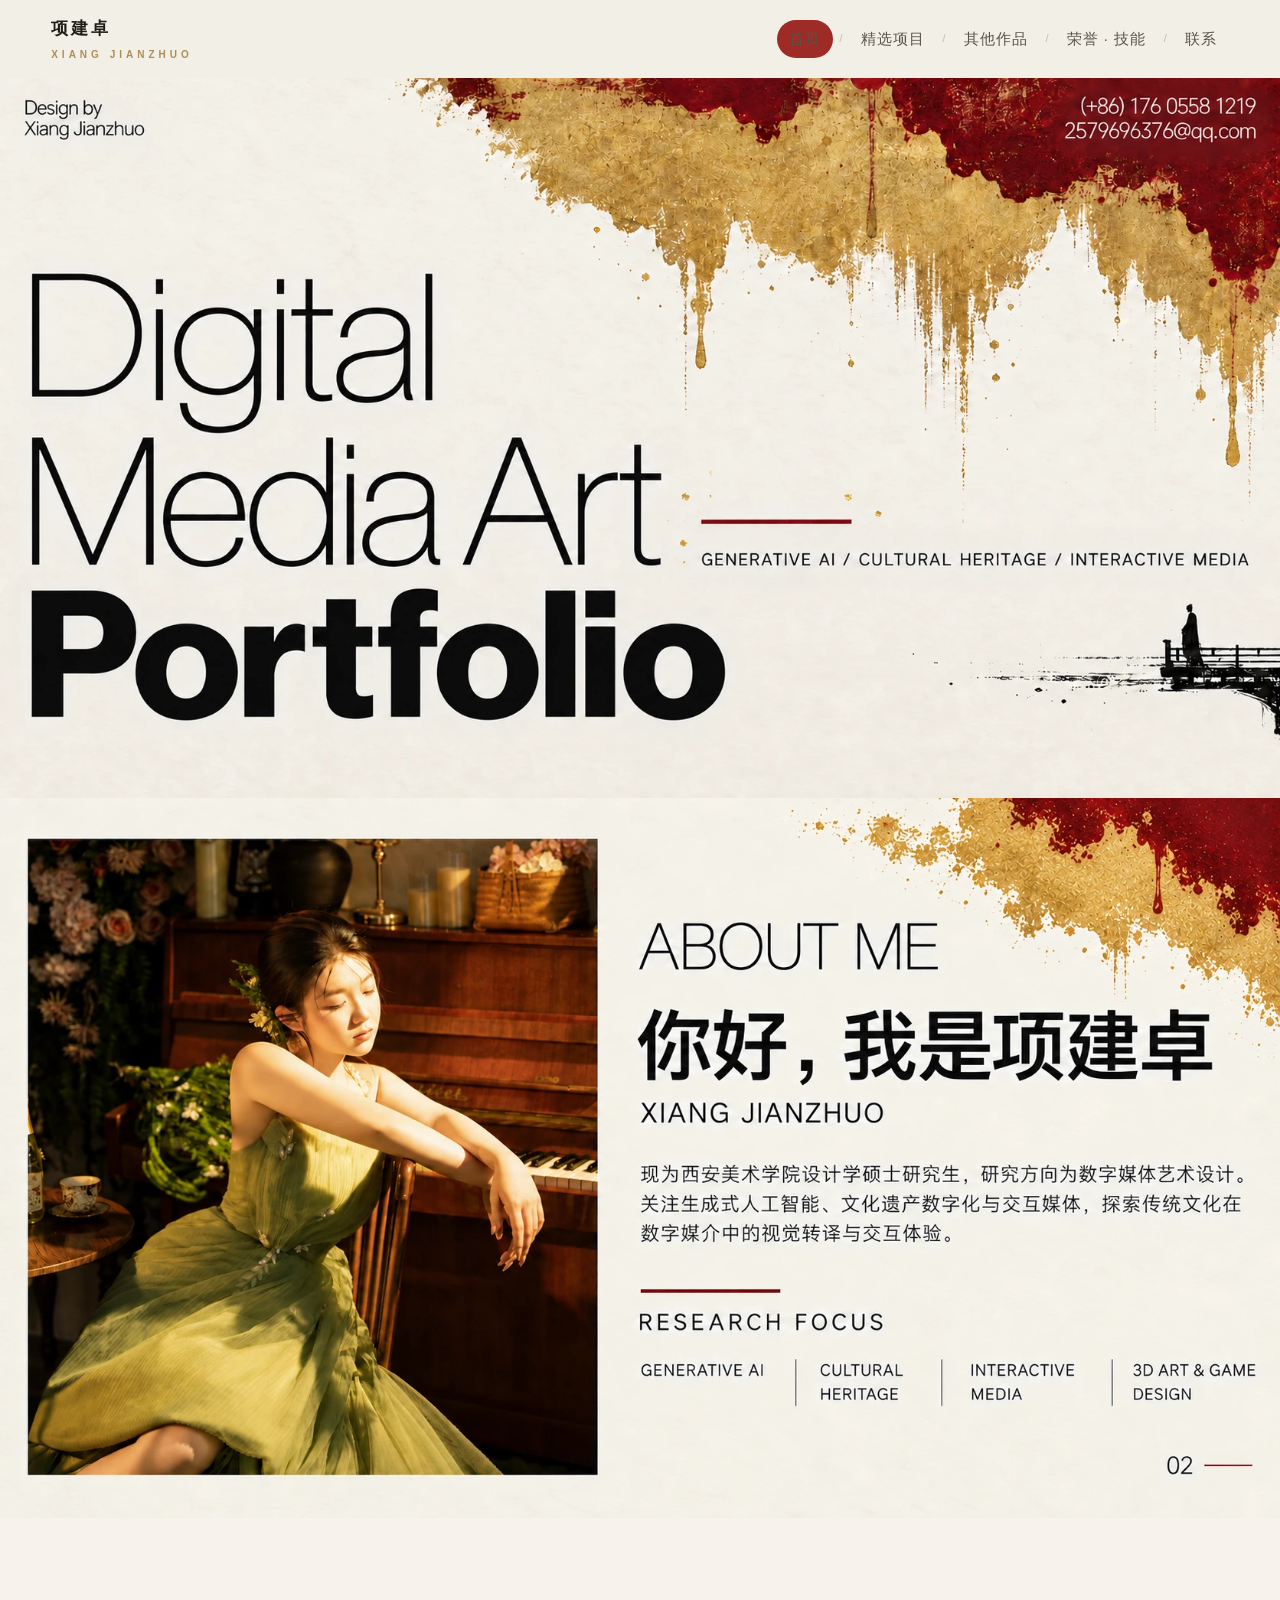
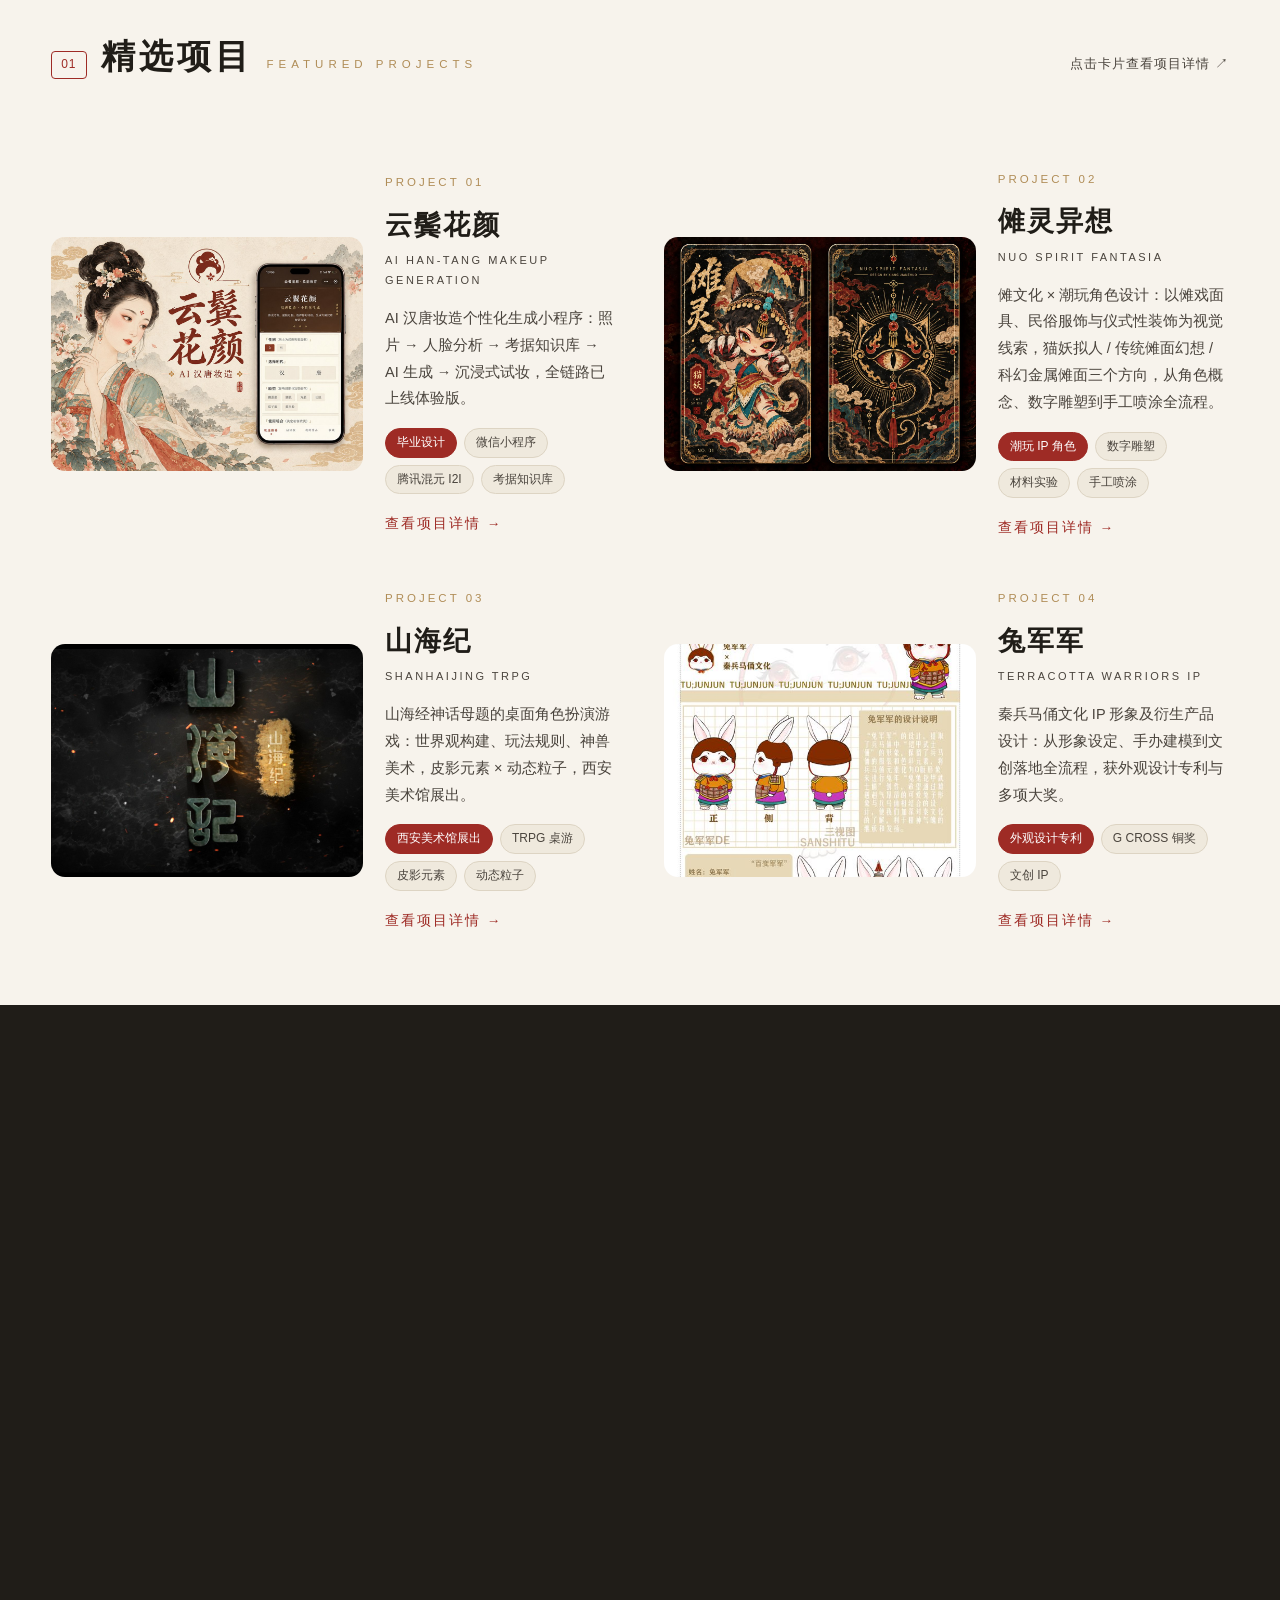
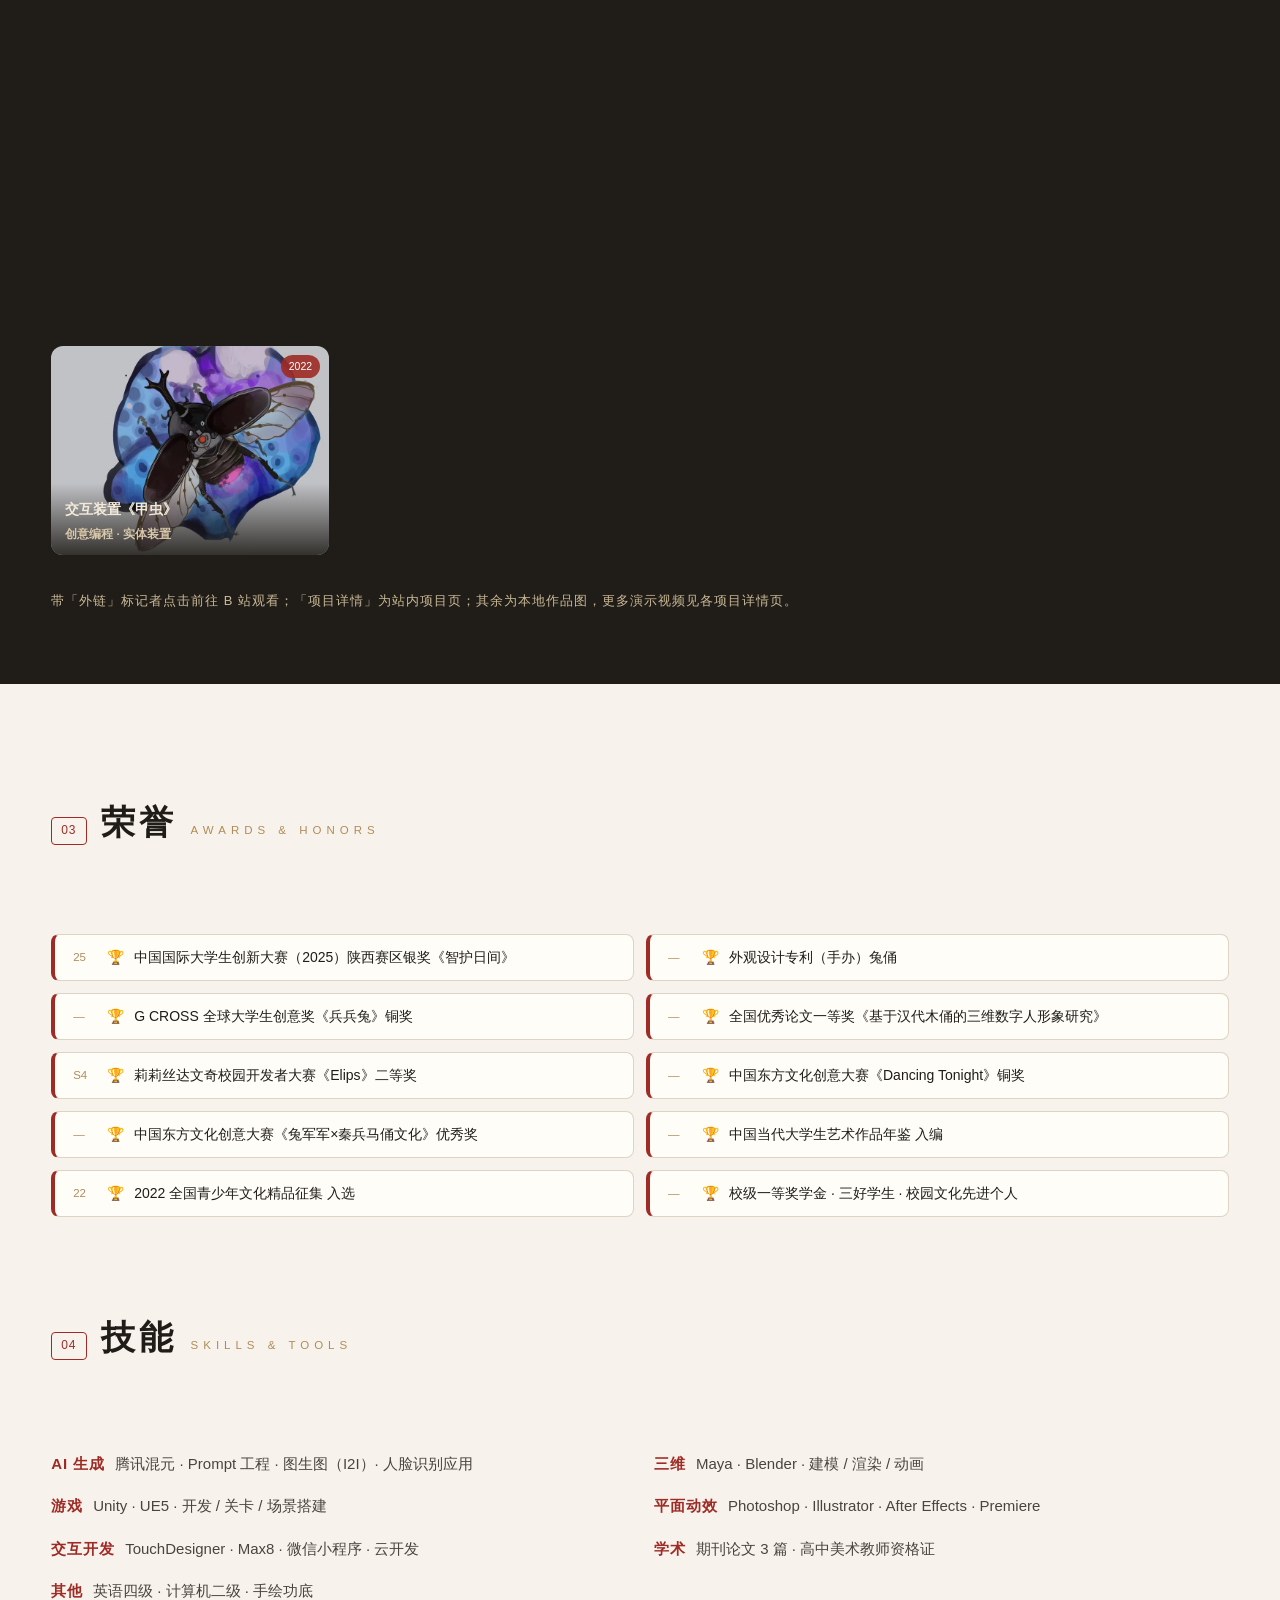
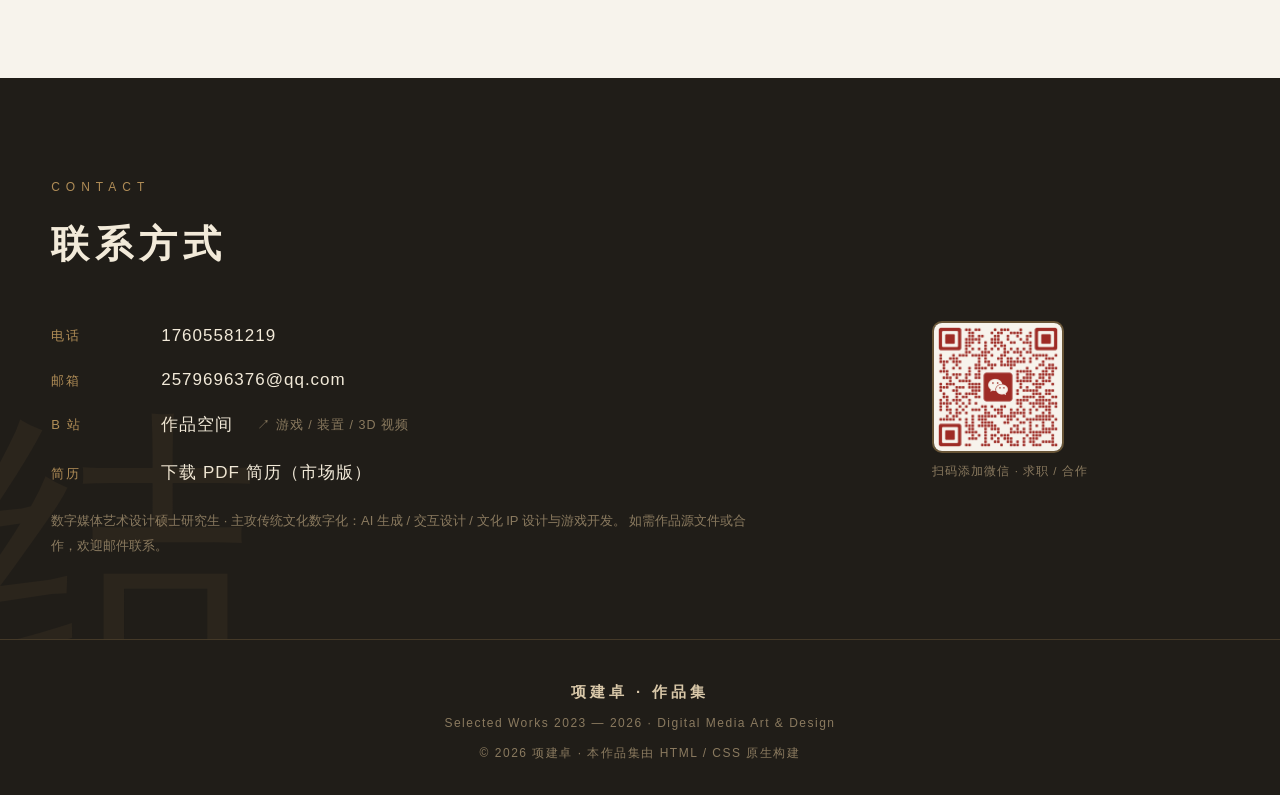
==== commit c06b085e: "首页云鬓花颜精选卡换新主视觉（hantang-card.jpg，1200×900）" ====
--- a/index.html
+++ b/index.html
@@ -50,7 +50,7 @@
     <div class="featured">
 
       <a class="fc" href="hantang.html" data-reveal>
-        <div class="fc-media"><img src="assets/hantang-ui1.jpg" alt="云鬓花颜 小程序真机界面" loading="lazy"></div>
+        <div class="fc-media"><img src="assets/hantang-card.jpg" alt="云鬓花颜 汉唐妆造主视觉" loading="lazy"></div>
         <div class="fc-body">
           <div class="no2">PROJECT 01</div>
           <h3>云鬓花颜</h3>
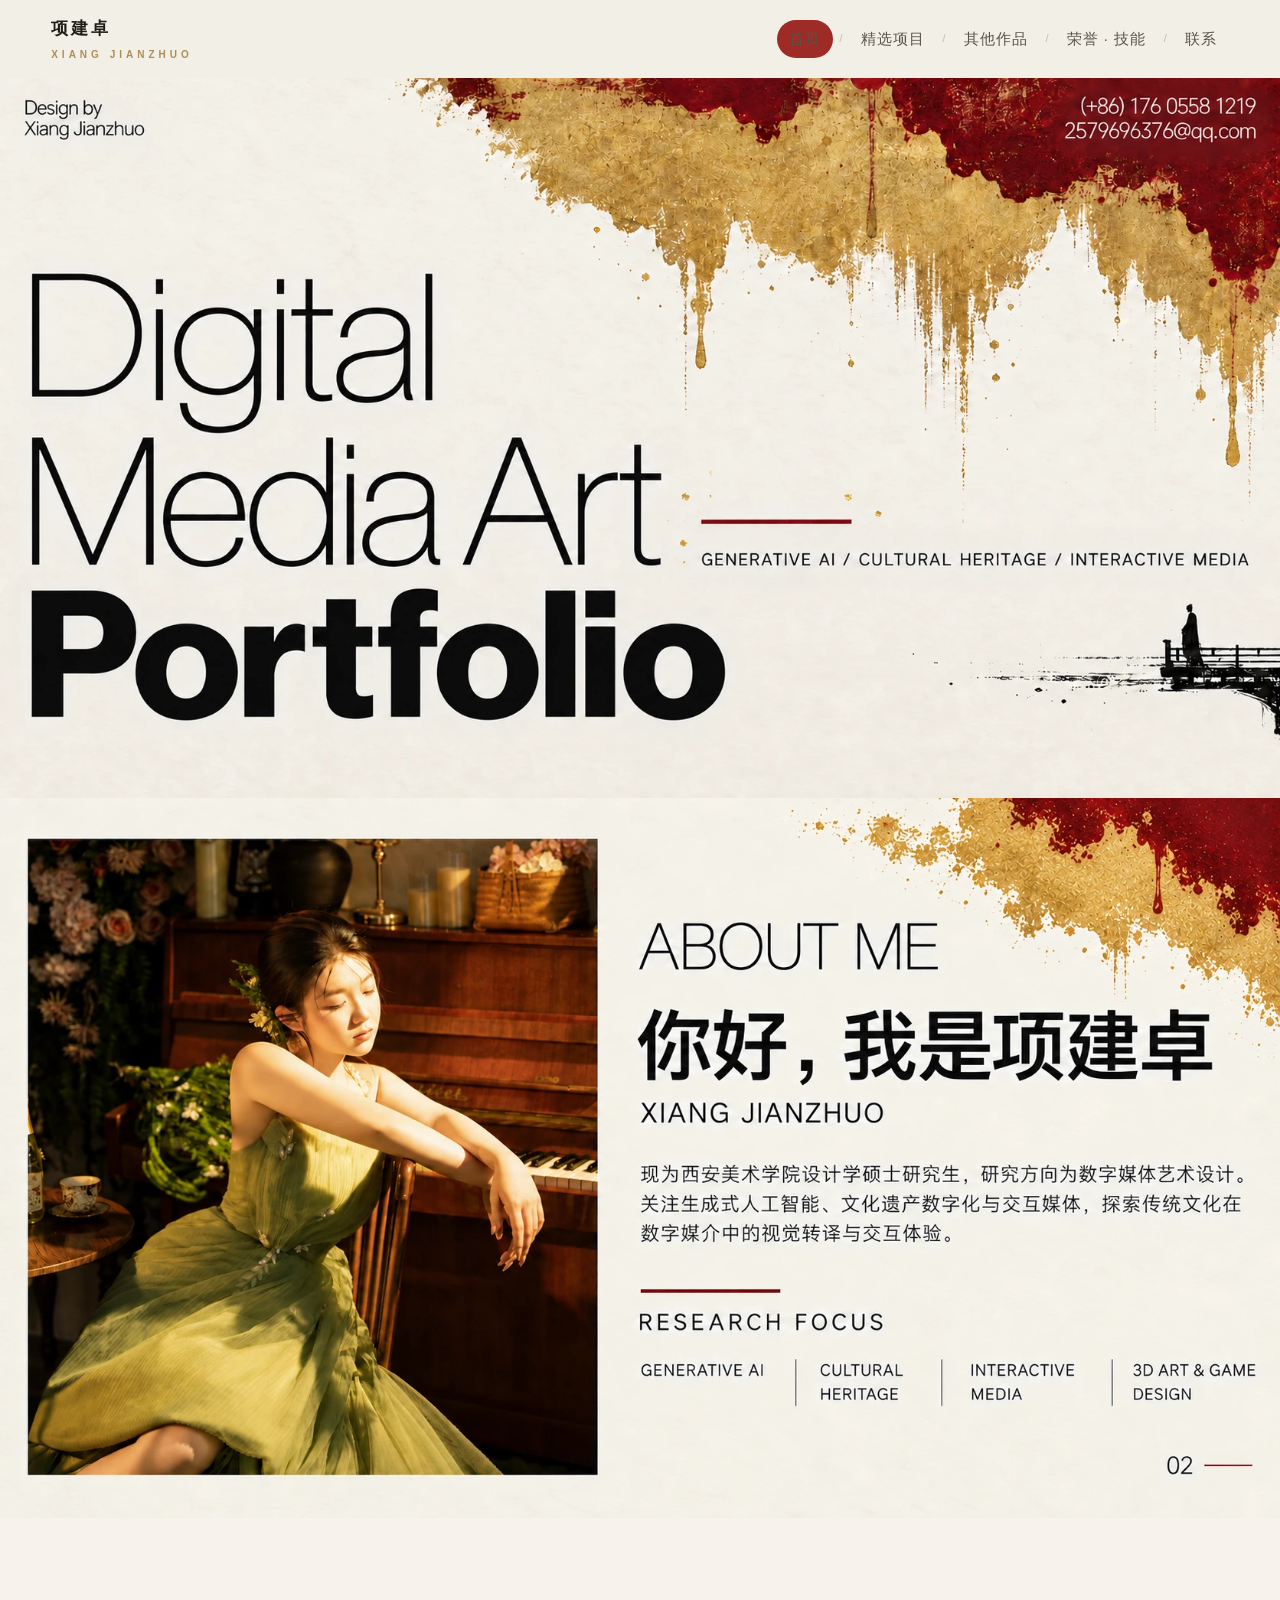
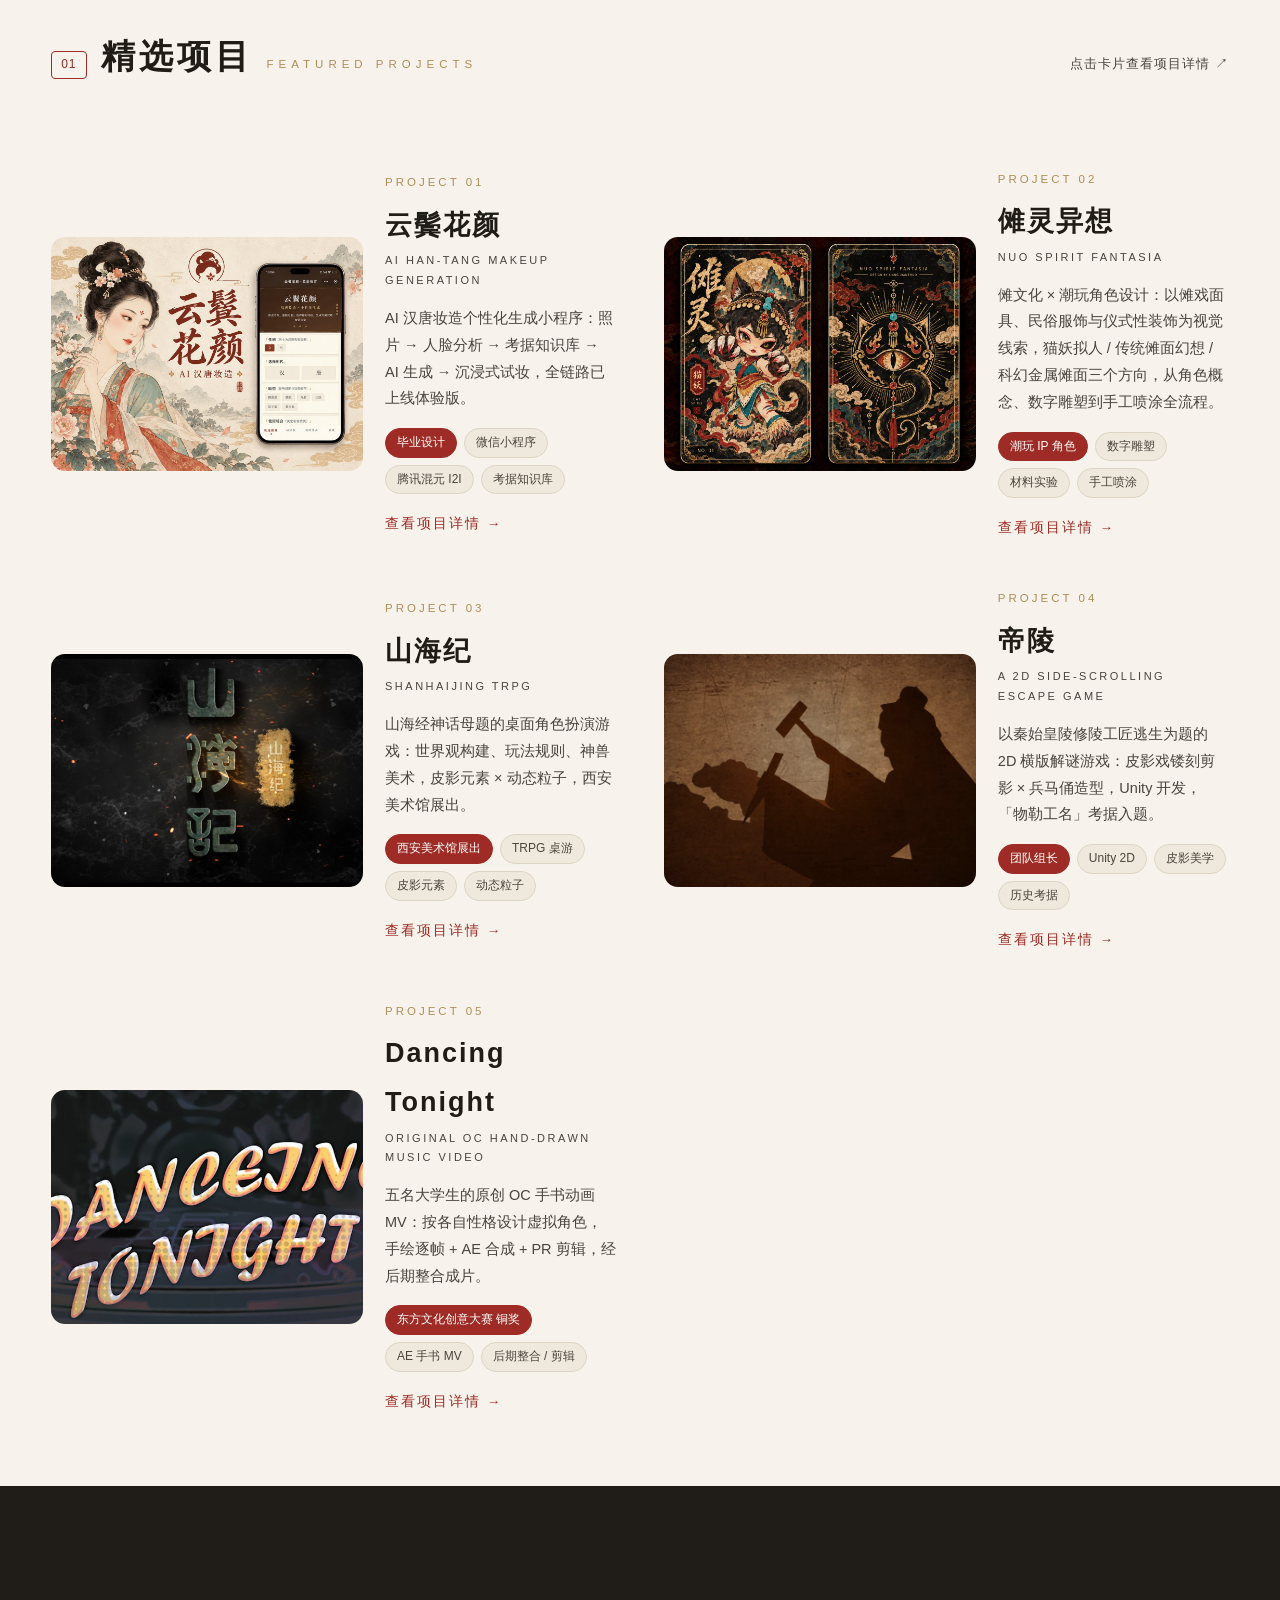
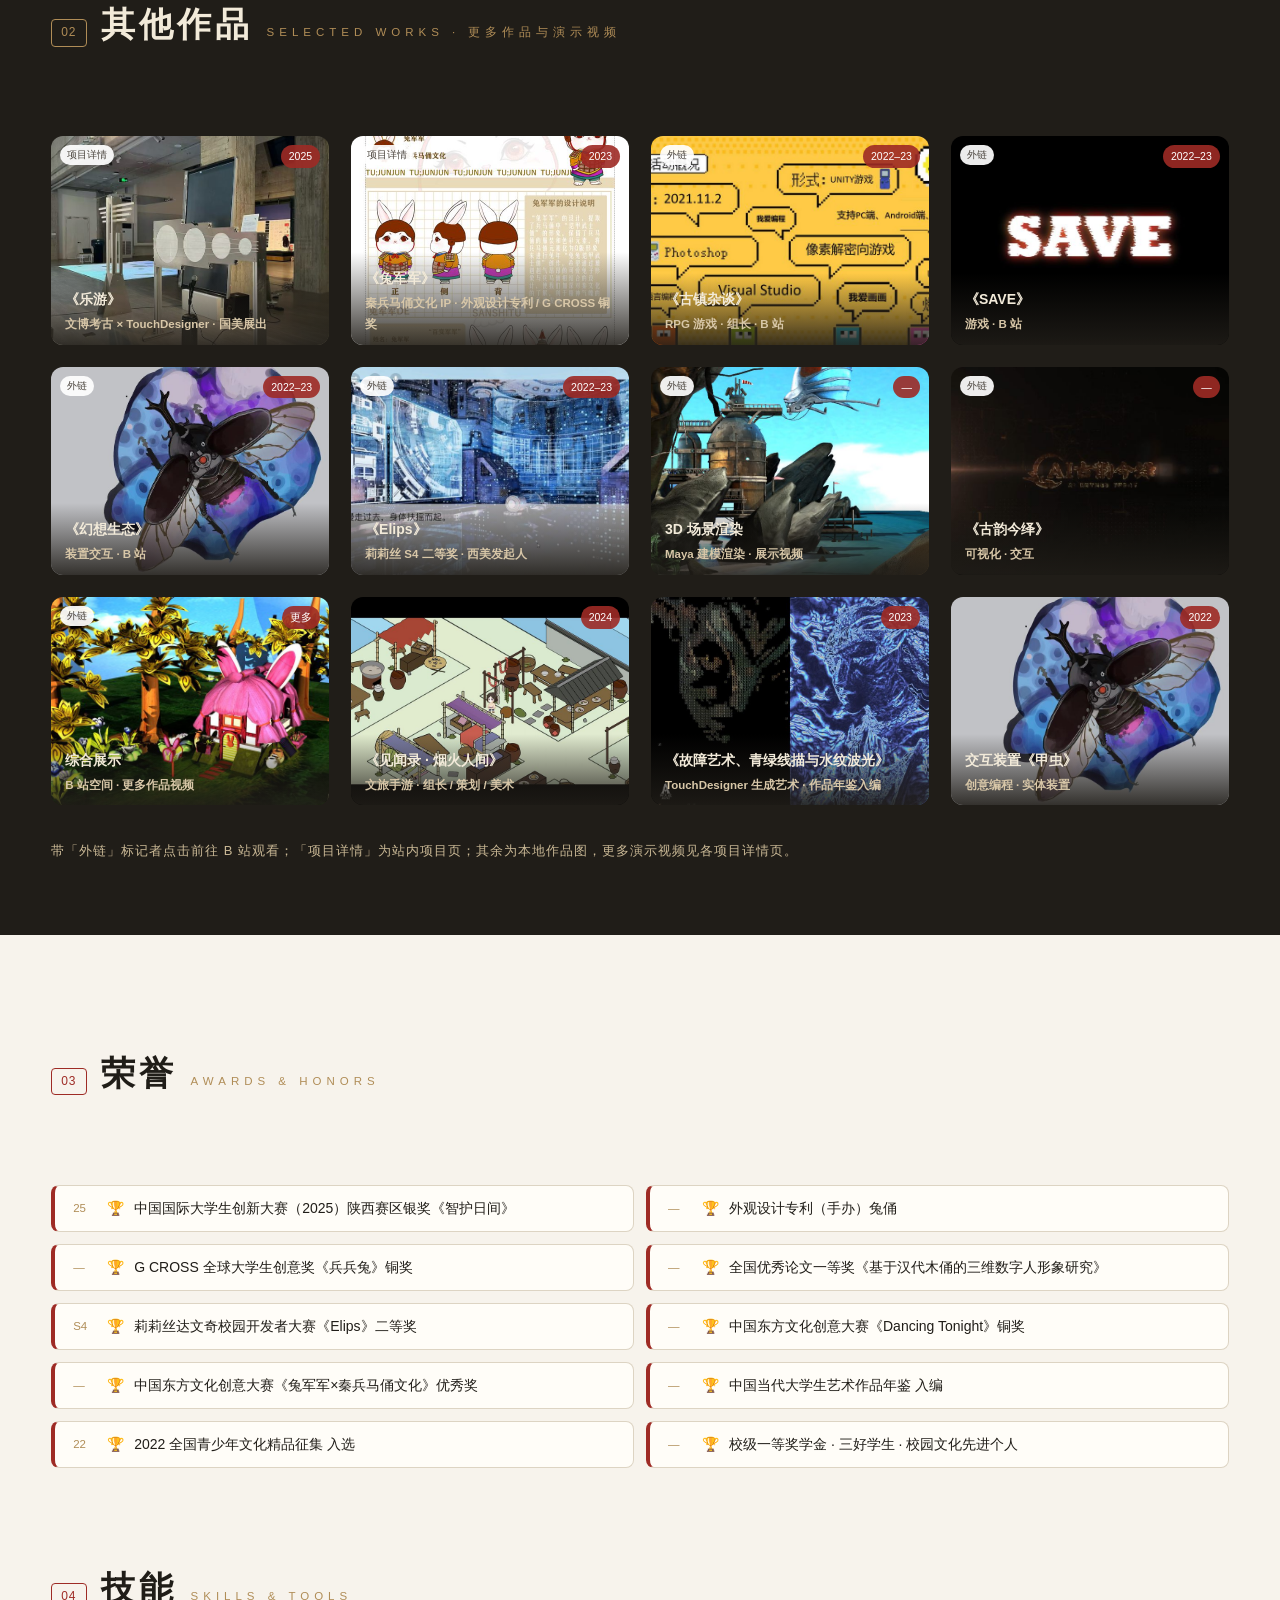
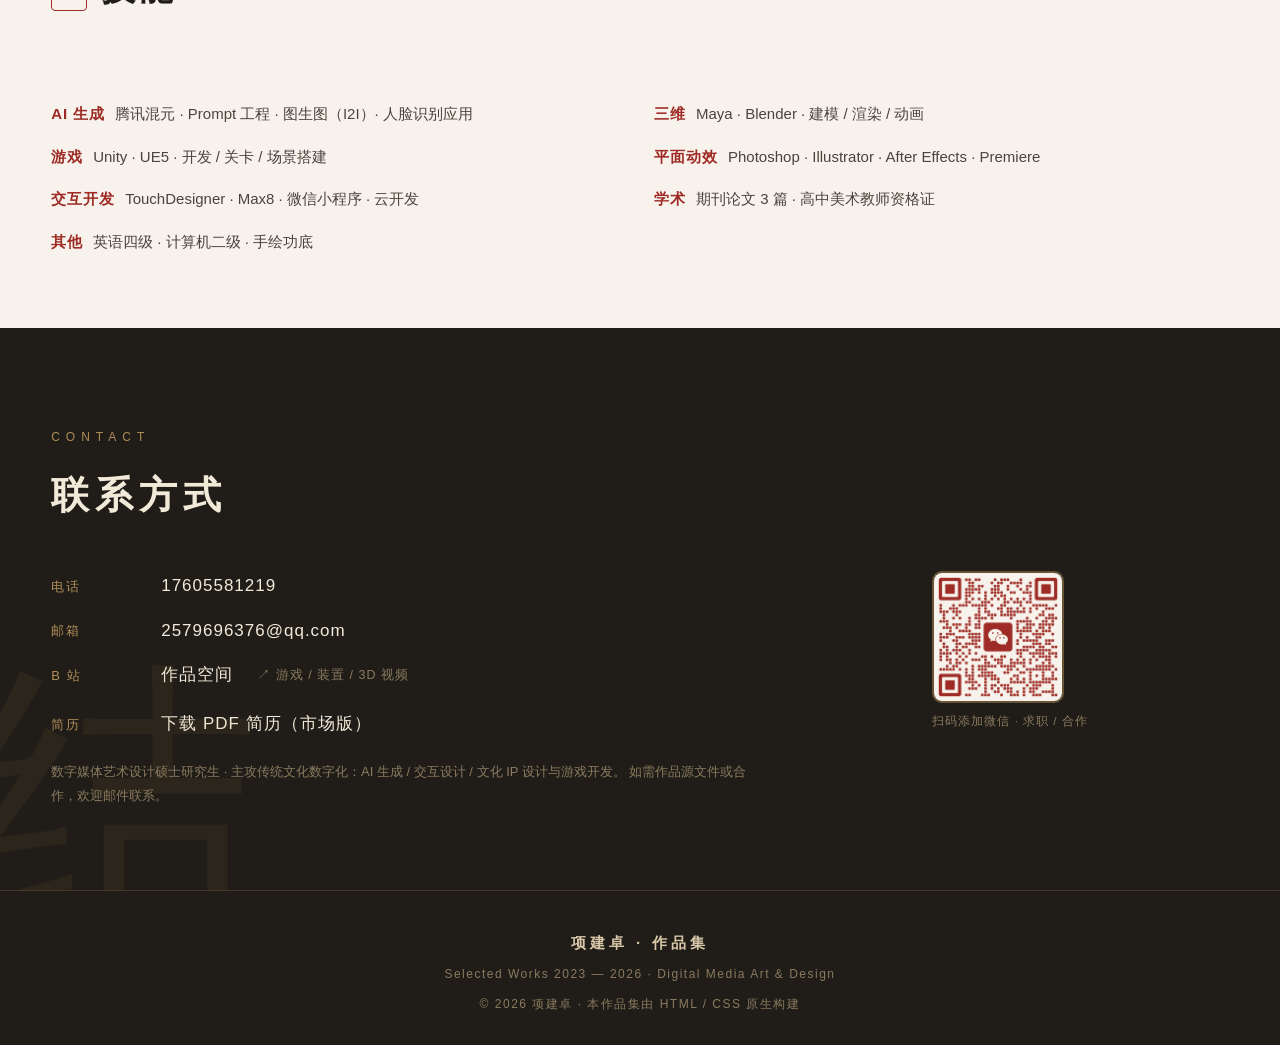
==== commit 7b39d073: "帝陵、Dancing Tonight 升为精选项目页（PROJECT 04/05）：新建 diling.html / dancing.html + 两套素材与视频 - 新页复用现有区块样式（.dcov" ====
--- a/index.html
+++ b/index.html
@@ -91,15 +91,29 @@
         </div>
       </a>
 
-      <a class="fc" href="tujunjun.html" data-reveal>
-        <div class="fc-media"><img src="assets/tujun1.jpg" alt="兔军军 手办" loading="lazy"></div>
+      <a class="fc" href="diling.html" data-reveal>
+        <div class="fc-media"><img src="assets/diling/cover.jpg" alt="帝陵 工匠打锤剪影" loading="lazy"></div>
         <div class="fc-body">
           <div class="no2">PROJECT 04</div>
-          <h3>兔军军</h3>
-          <div class="en2">Terracotta Warriors IP</div>
-          <p>秦兵马俑文化 IP 形象及衍生产品设计：从形象设定、手办建模到文创落地全流程，获外观设计专利与多项大奖。</p>
-          <div class="tags">
-            <span class="tag c">外观设计专利</span><span class="tag">G CROSS 铜奖</span><span class="tag">文创 IP</span>
+          <h3>帝陵</h3>
+          <div class="en2">A 2D Side-scrolling Escape Game</div>
+          <p>以秦始皇陵修陵工匠逃生为题的 2D 横版解谜游戏：皮影戏镂刻剪影 × 兵马俑造型，Unity 开发，「物勒工名」考据入题。</p>
+          <div class="tags">
+            <span class="tag c">团队组长</span><span class="tag">Unity 2D</span><span class="tag">皮影美学</span><span class="tag">历史考据</span>
+          </div>
+          <div class="go">查看项目详情</div>
+        </div>
+      </a>
+
+      <a class="fc" href="dancing.html" data-reveal>
+        <div class="fc-media"><img src="assets/dancing/cover.jpg" alt="Dancing Tonight 标题卡" loading="lazy"></div>
+        <div class="fc-body">
+          <div class="no2">PROJECT 05</div>
+          <h3>Dancing Tonight</h3>
+          <div class="en2">Original OC Hand-drawn Music Video</div>
+          <p>五名大学生的原创 OC 手书动画 MV：按各自性格设计虚拟角色，手绘逐帧 + AE 合成 + PR 剪辑，经后期整合成片。</p>
+          <div class="tags">
+            <span class="tag c">东方文化创意大赛 铜奖</span><span class="tag">AE 手书 MV</span><span class="tag">后期整合 / 剪辑</span>
           </div>
           <div class="go">查看项目详情</div>
         </div>
@@ -126,10 +140,11 @@
         <div class="t">《乐游》<small>文博考古 × TouchDesigner · 国美展出</small></div>
       </a>
 
-      <a class="oc" href="https://b23.tv/xbCM30I" target="_blank" rel="noopener" data-reveal>
-        <span class="out">外链</span><span class="y">2022–23</span>
-        <img src="assets/diling1.jpg" alt="帝陵 游戏" loading="lazy">
-        <div class="t">《帝陵》<small>历史题材游戏 · B 站</small></div>
+      <!-- 2026-09-20：兔军军自精选移出（用户反馈建模与贴图尚不成熟），页面 tujunjun.html 保留 -->
+      <a class="oc" href="tujunjun.html" data-reveal>
+        <span class="out">项目详情</span><span class="y">2023</span>
+        <img src="assets/tujun1.jpg" alt="兔军军 手办" loading="lazy">
+        <div class="t">《兔军军》<small>秦兵马俑文化 IP · 外观设计专利 / G CROSS 铜奖</small></div>
       </a>
       <a class="oc" href="https://b23.tv/6akZZfM" target="_blank" rel="noopener" data-reveal>
         <span class="out">外链</span><span class="y">2022–23</span>
@@ -177,11 +192,6 @@
         <span class="y">2023</span>
         <img src="assets/glitch1.jpg" alt="故障艺术与青绿线描" loading="lazy">
         <div class="t">《故障艺术、青绿线描与水纹波光》<small>TouchDesigner 生成艺术 · 作品年鉴入编</small></div>
-      </div>
-      <div class="oc no-link" data-reveal>
-        <span class="y">2023</span>
-        <img src="assets/dancing1.jpg" alt="Dancing Tonight 动画" loading="lazy">
-        <div class="t">《Dancing Tonight》<small>AE 动画 · 中国东方文化创意大赛铜奖</small></div>
       </div>
       <div class="oc no-link" data-reveal>
         <span class="y">2022</span>
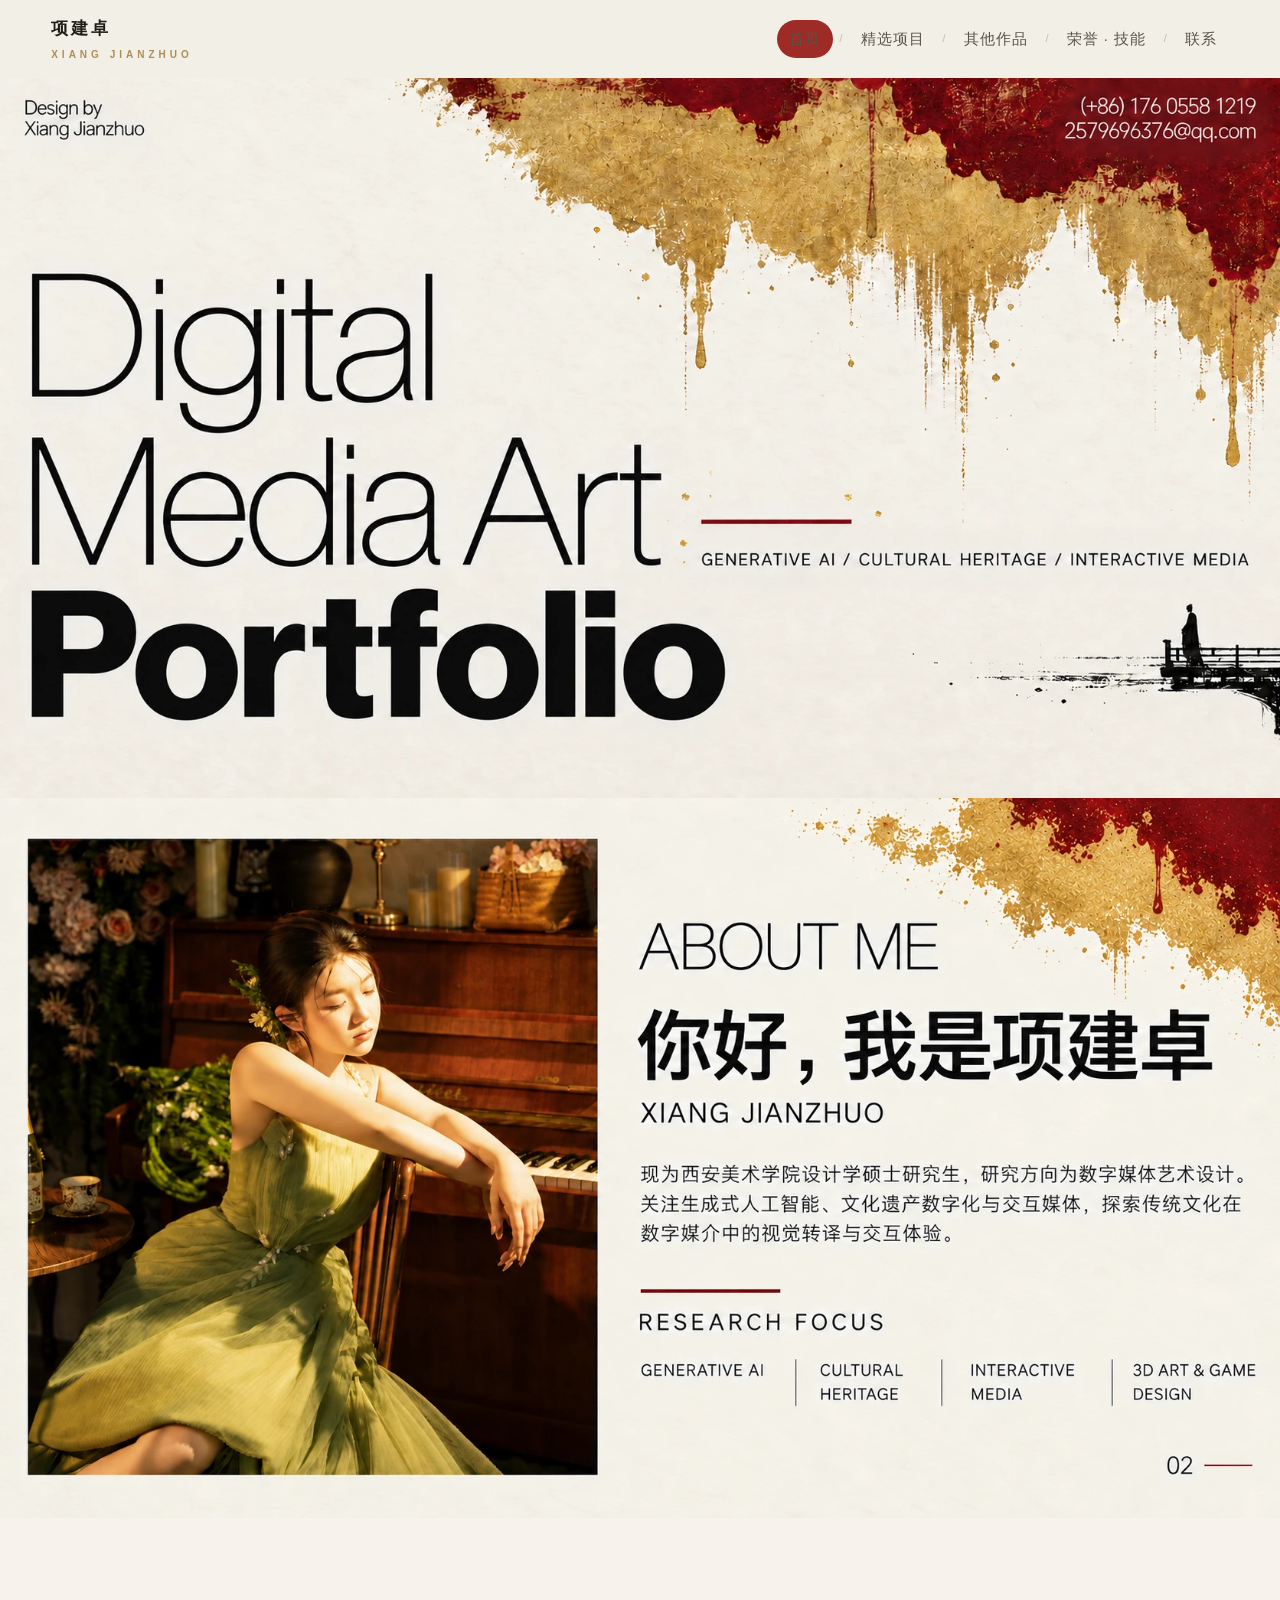
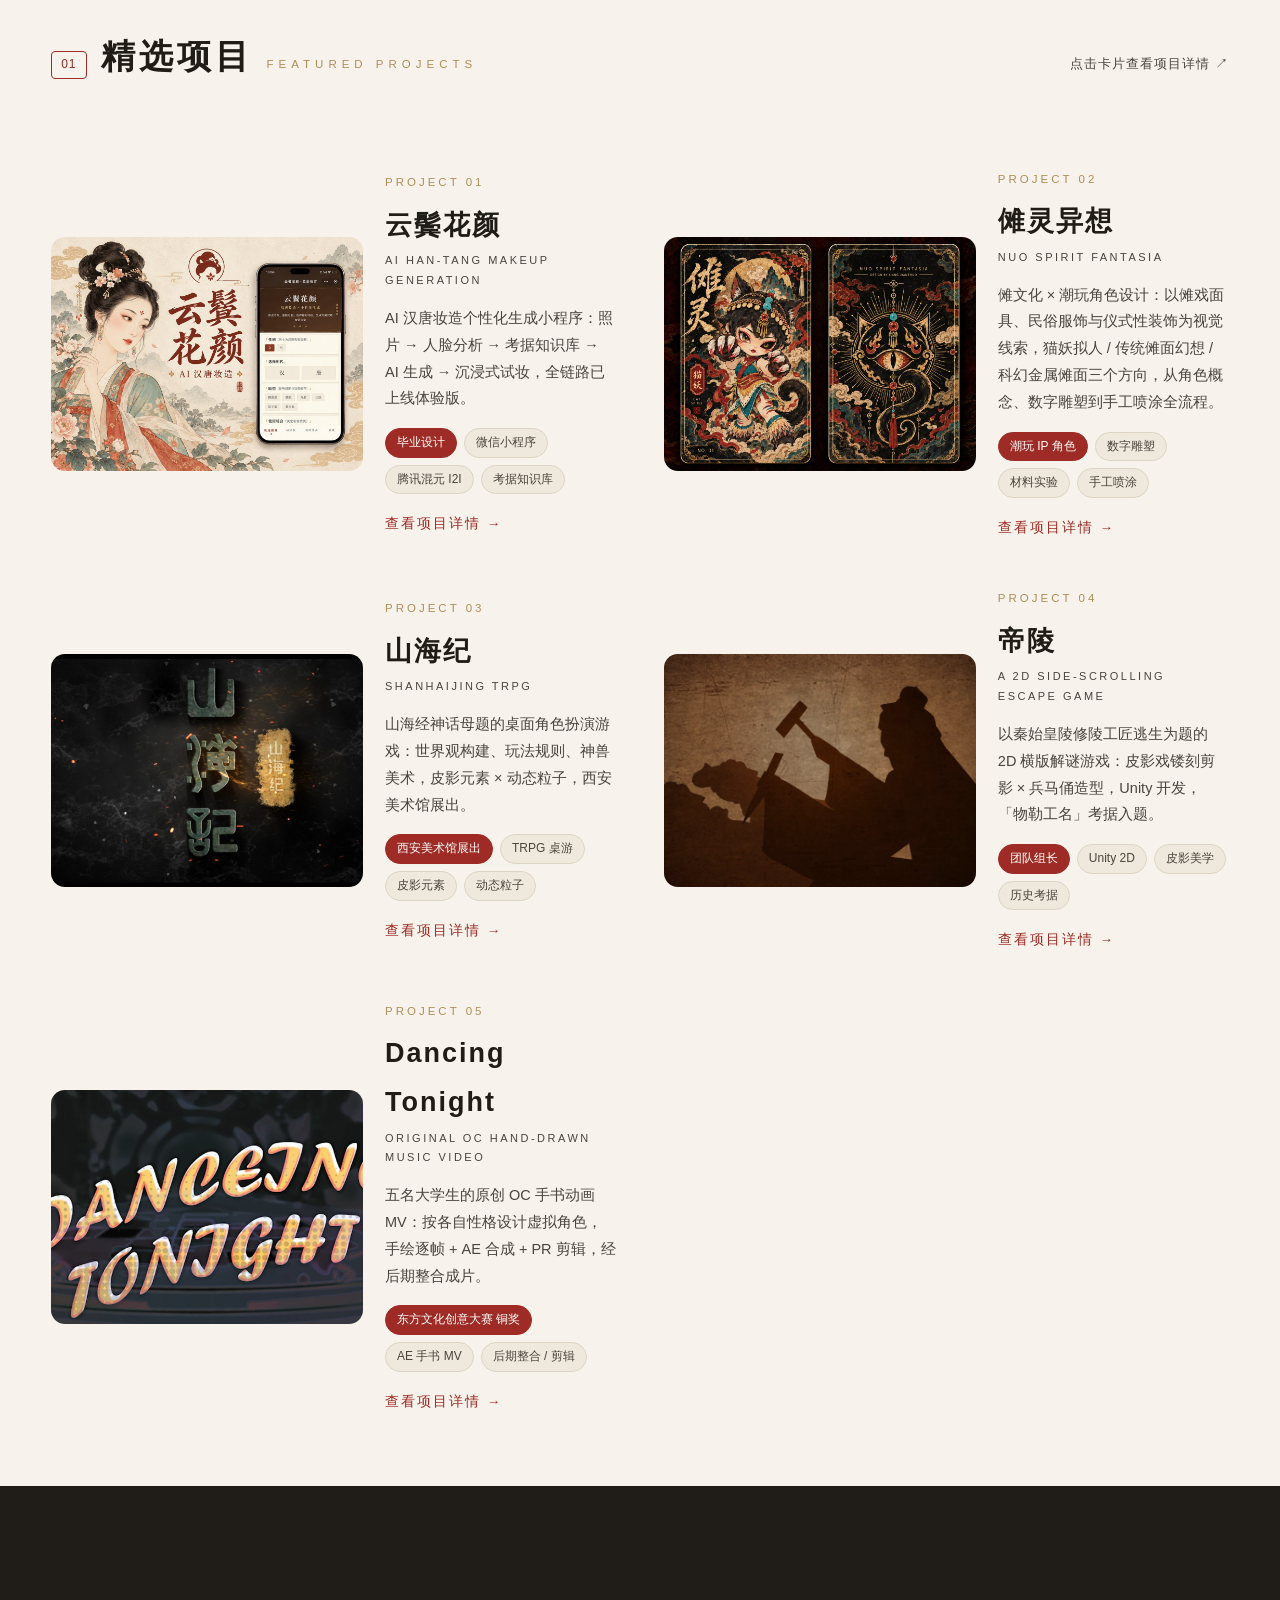
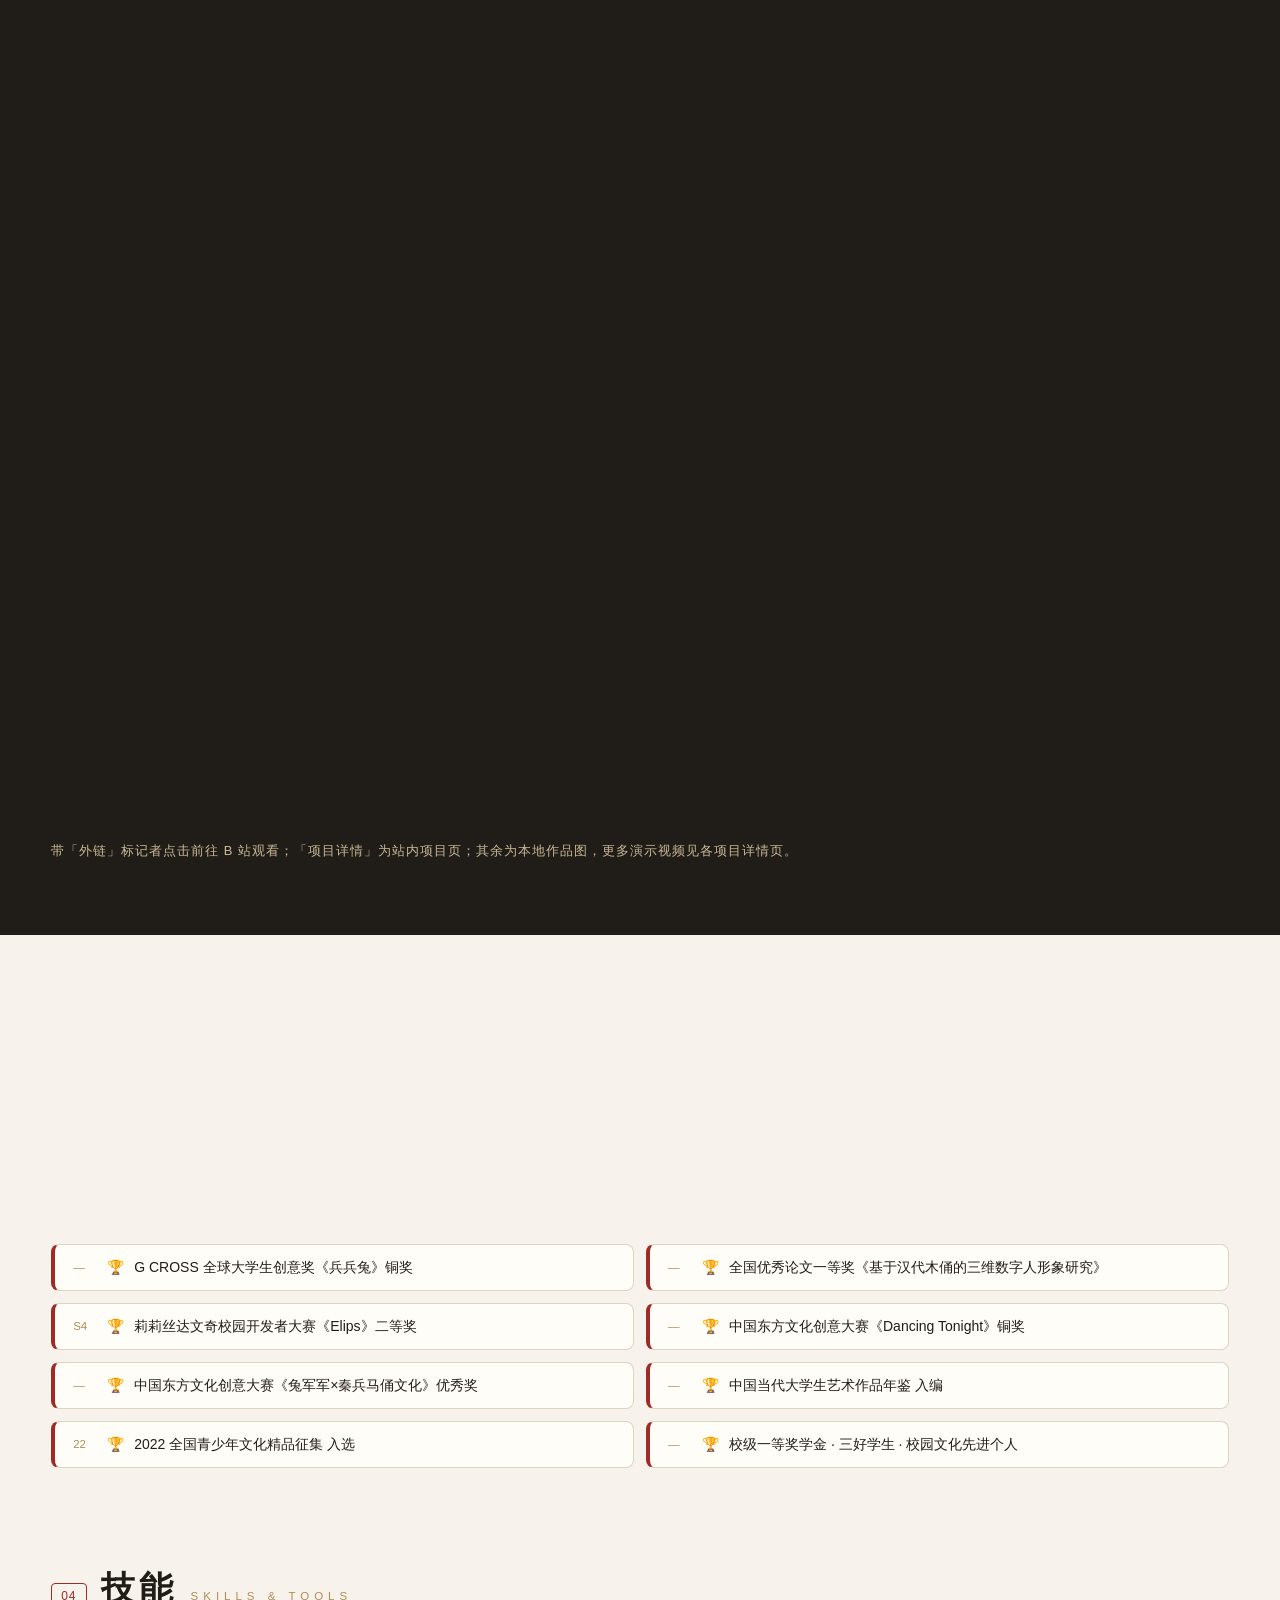
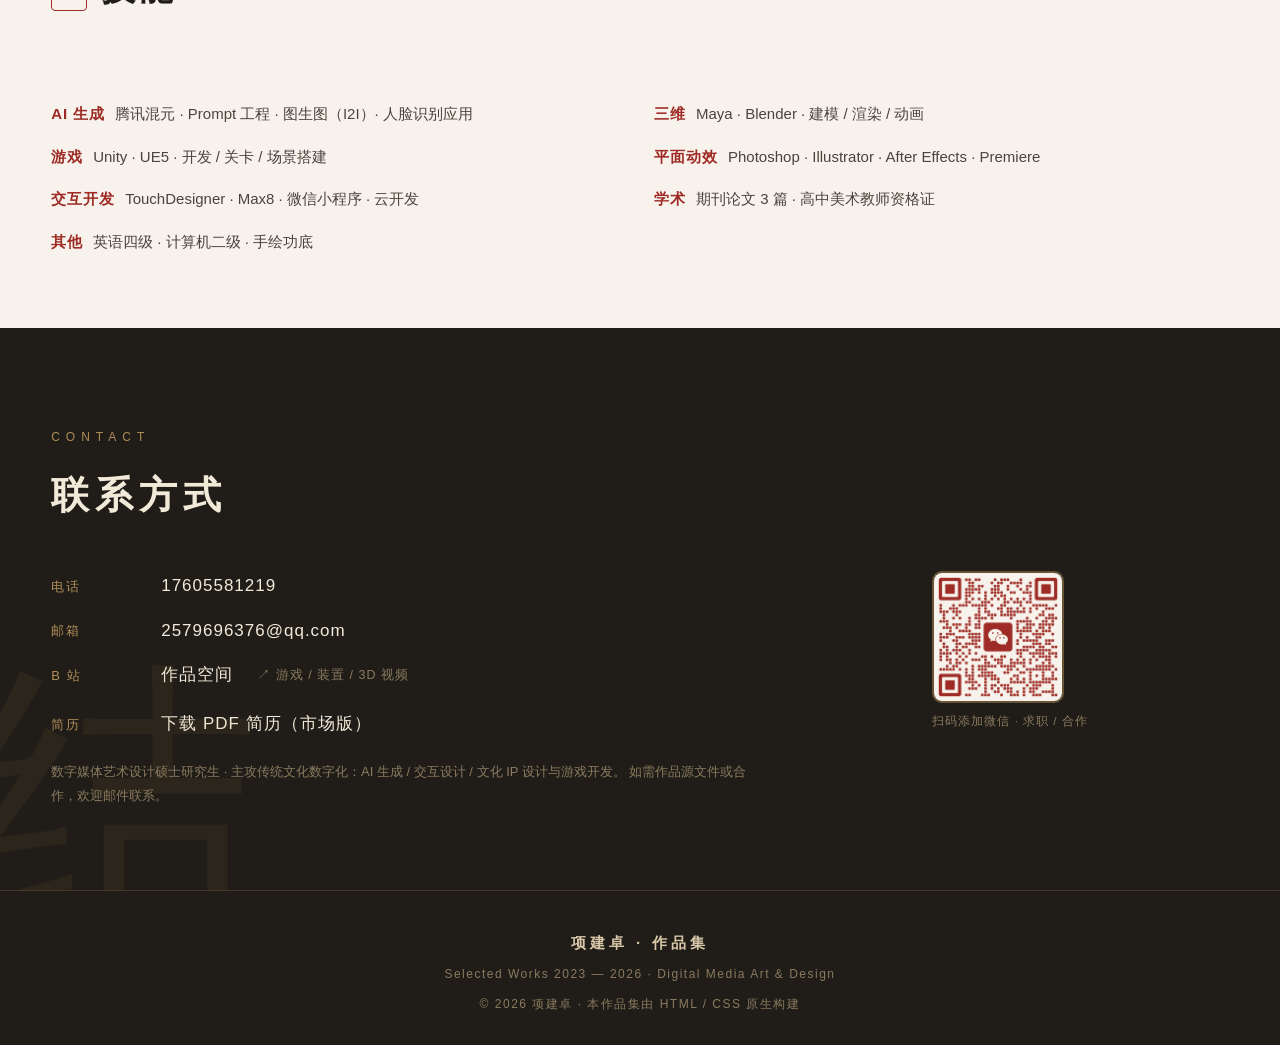
==== commit 048d01a6: "兔军军页重排为案例研究式（8 节）：设定板 / 系列变体 / 表情体系 / 三态打样 / 衍生品 / 实物包装 - 换用 2024 版作品集 PDF 抽出的高清素材（mpx P34-39）+ 源目录 " ====
--- a/index.html
+++ b/index.html
@@ -6,7 +6,7 @@
 <title>项建卓 · 数字媒体艺术设计作品集</title>
 <meta name="description" content="项建卓 · 数字媒体艺术设计与 AI 生成设计 · 传统文化数字化：AI 汉唐妆造生成、傩文化潮玩角色设计、文博考古交互、山海神话 IP、游戏设计 — Selected Works 2023–2026">
 <link rel="icon" href="data:image/svg+xml,%3Csvg xmlns='http://www.w3.org/2000/svg' viewBox='0 0 32 32'%3E%3Crect width='32' height='32' rx='6' fill='%239e2b25'/%3E%3Ctext x='16' y='23' font-size='19' text-anchor='middle' fill='%23f2ead9'%3E汉%3C/text%3E%3C/svg%3E">
-<link rel="stylesheet" href="assets/css/style.css?v=20260920">
+<link rel="stylesheet" href="assets/css/style.css?v=20260921">
 </head>
 <body data-page="home">
 
@@ -143,7 +143,7 @@
       <!-- 2026-09-20：兔军军自精选移出（用户反馈建模与贴图尚不成熟），页面 tujunjun.html 保留 -->
       <a class="oc" href="tujunjun.html" data-reveal>
         <span class="out">项目详情</span><span class="y">2023</span>
-        <img src="assets/tujun1.jpg" alt="兔军军 手办" loading="lazy">
+        <img src="assets/tujun/card.jpg" alt="兔军军 手办与衍生品" loading="lazy">
         <div class="t">《兔军军》<small>秦兵马俑文化 IP · 外观设计专利 / G CROSS 铜奖</small></div>
       </a>
       <a class="oc" href="https://b23.tv/6akZZfM" target="_blank" rel="noopener" data-reveal>
@@ -284,6 +284,6 @@
 </footer>
 
 <button class="back-top" aria-label="返回顶部">↑</button>
-<script src="assets/js/main.js?v=20260920"></script>
+<script src="assets/js/main.js?v=20260921"></script>
 </body>
 </html>
--- a/assets/css/style.css
+++ b/assets/css/style.css
@@ -444,6 +444,8 @@
 .gallery-third .g-item img { height: auto; object-fit: contain; }
 /* 04 节三列：图位统一 16:9 框（图不裁切，比例不足者由卡纸留白补足），保证三列等高、说明文字基线对齐 */
 .gallery-third .g-item img { width: 100%; aspect-ratio: 16 / 9; }
+/* 竖版图位变体（兔军军 04 节三态图）：3:4 框，配统一画布输出的竖图 */
+.gallery-third.portrait .g-item img { aspect-ratio: 3 / 4; }
 .gallery-half .g-item:hover img,
 .gallery-third .g-item:hover img { transform: none; }
 .gallery-half .g-cap,
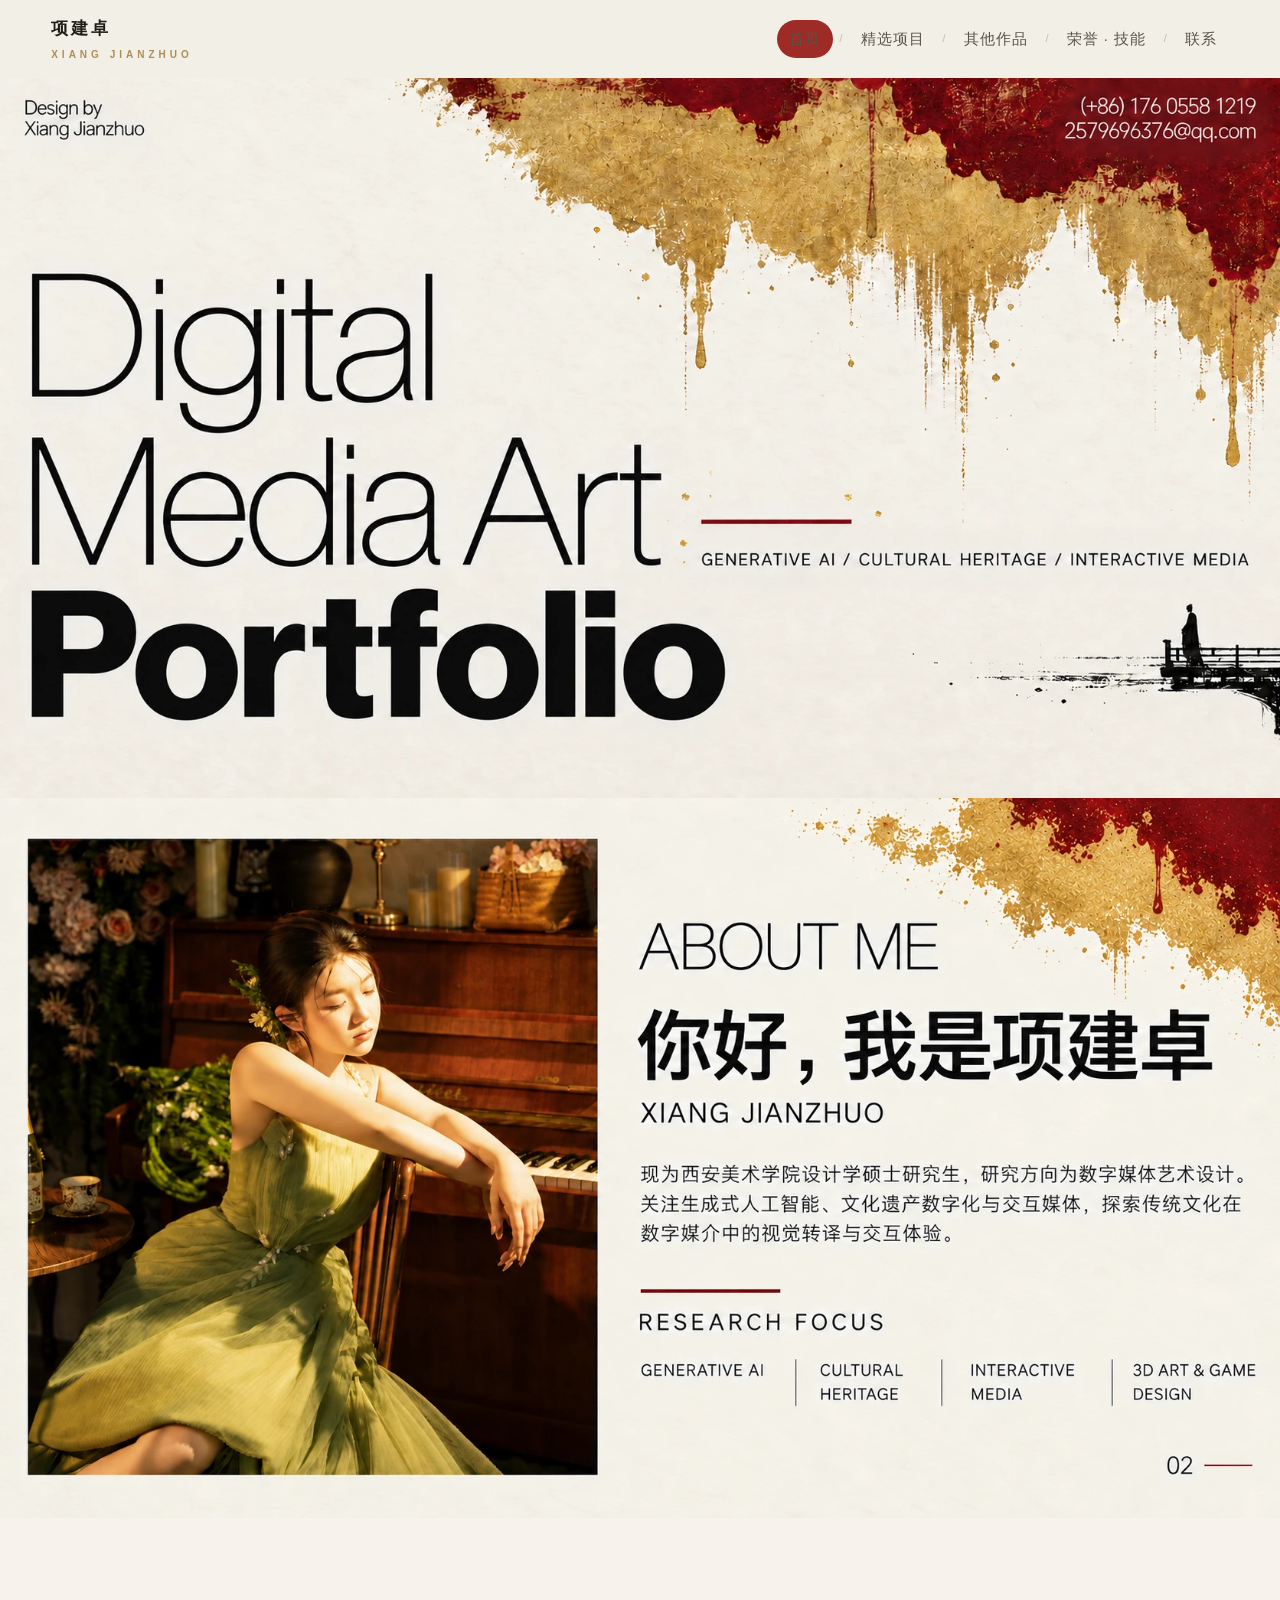
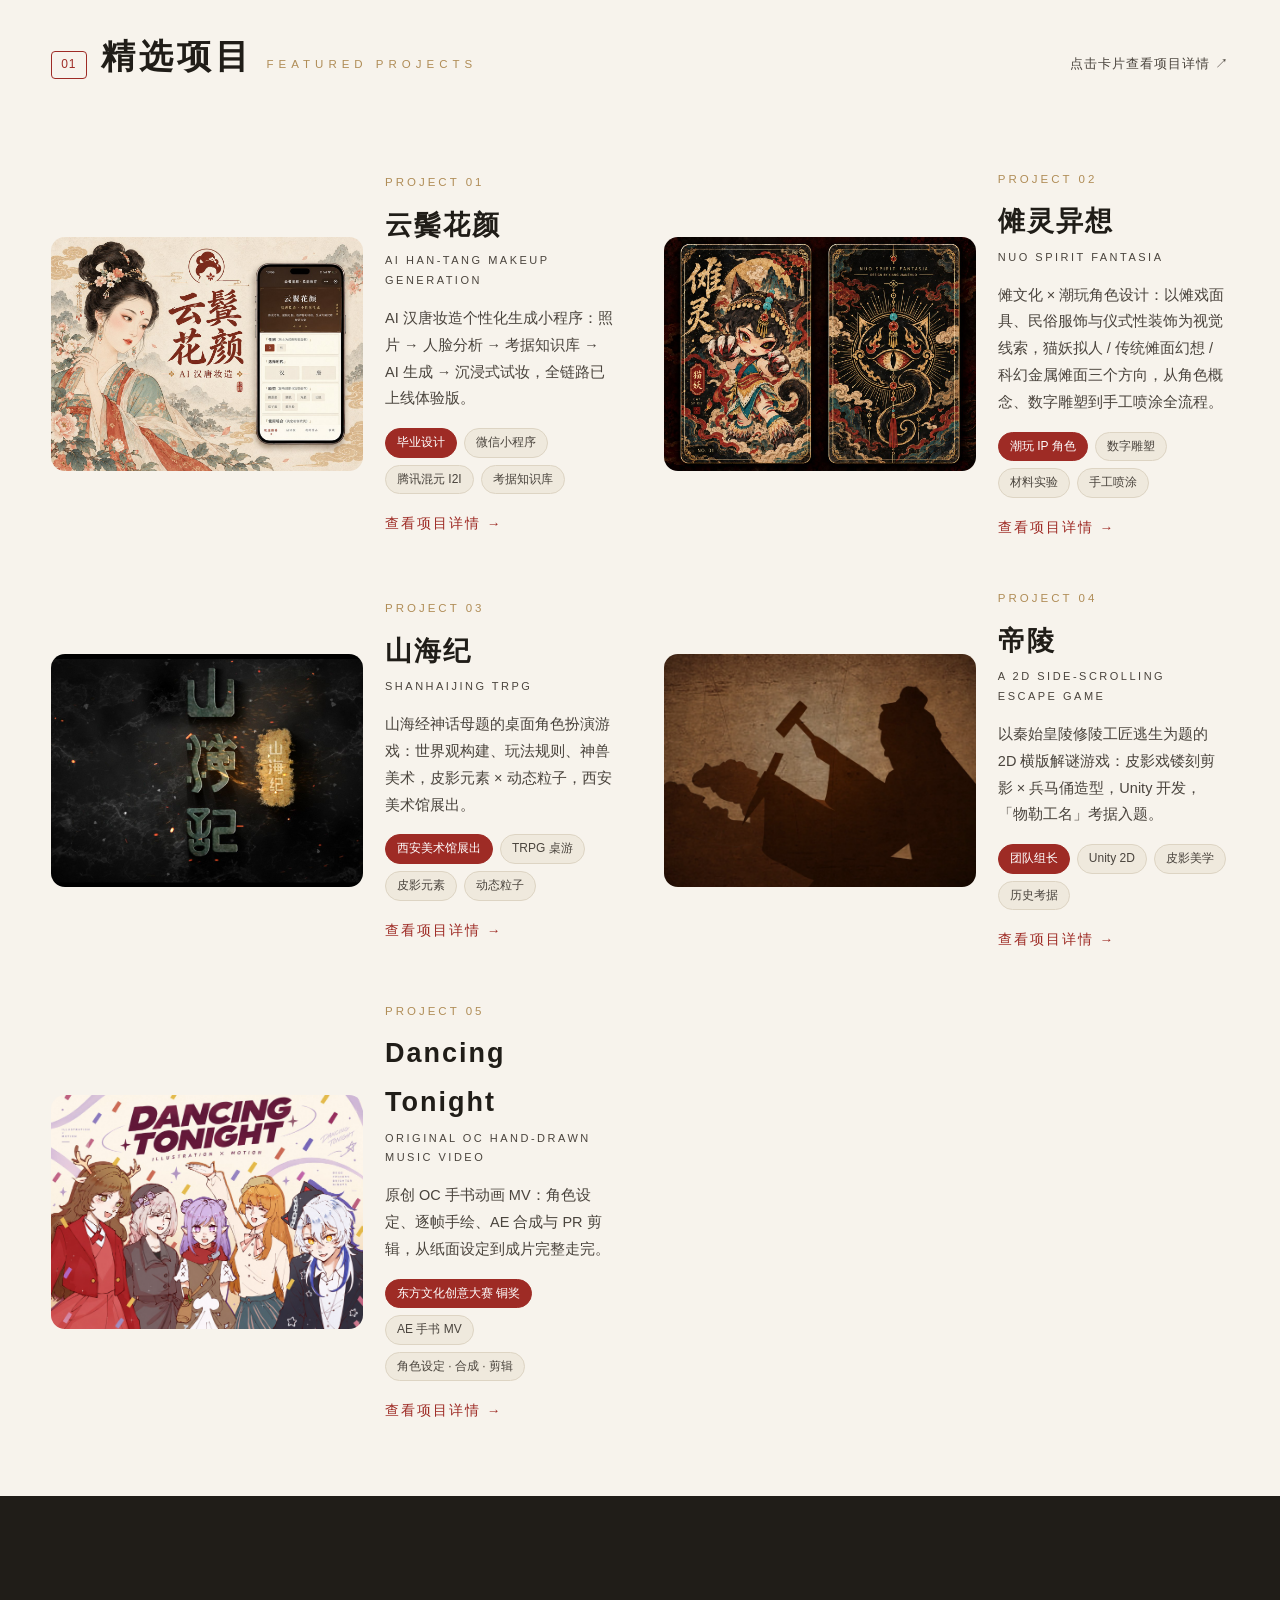
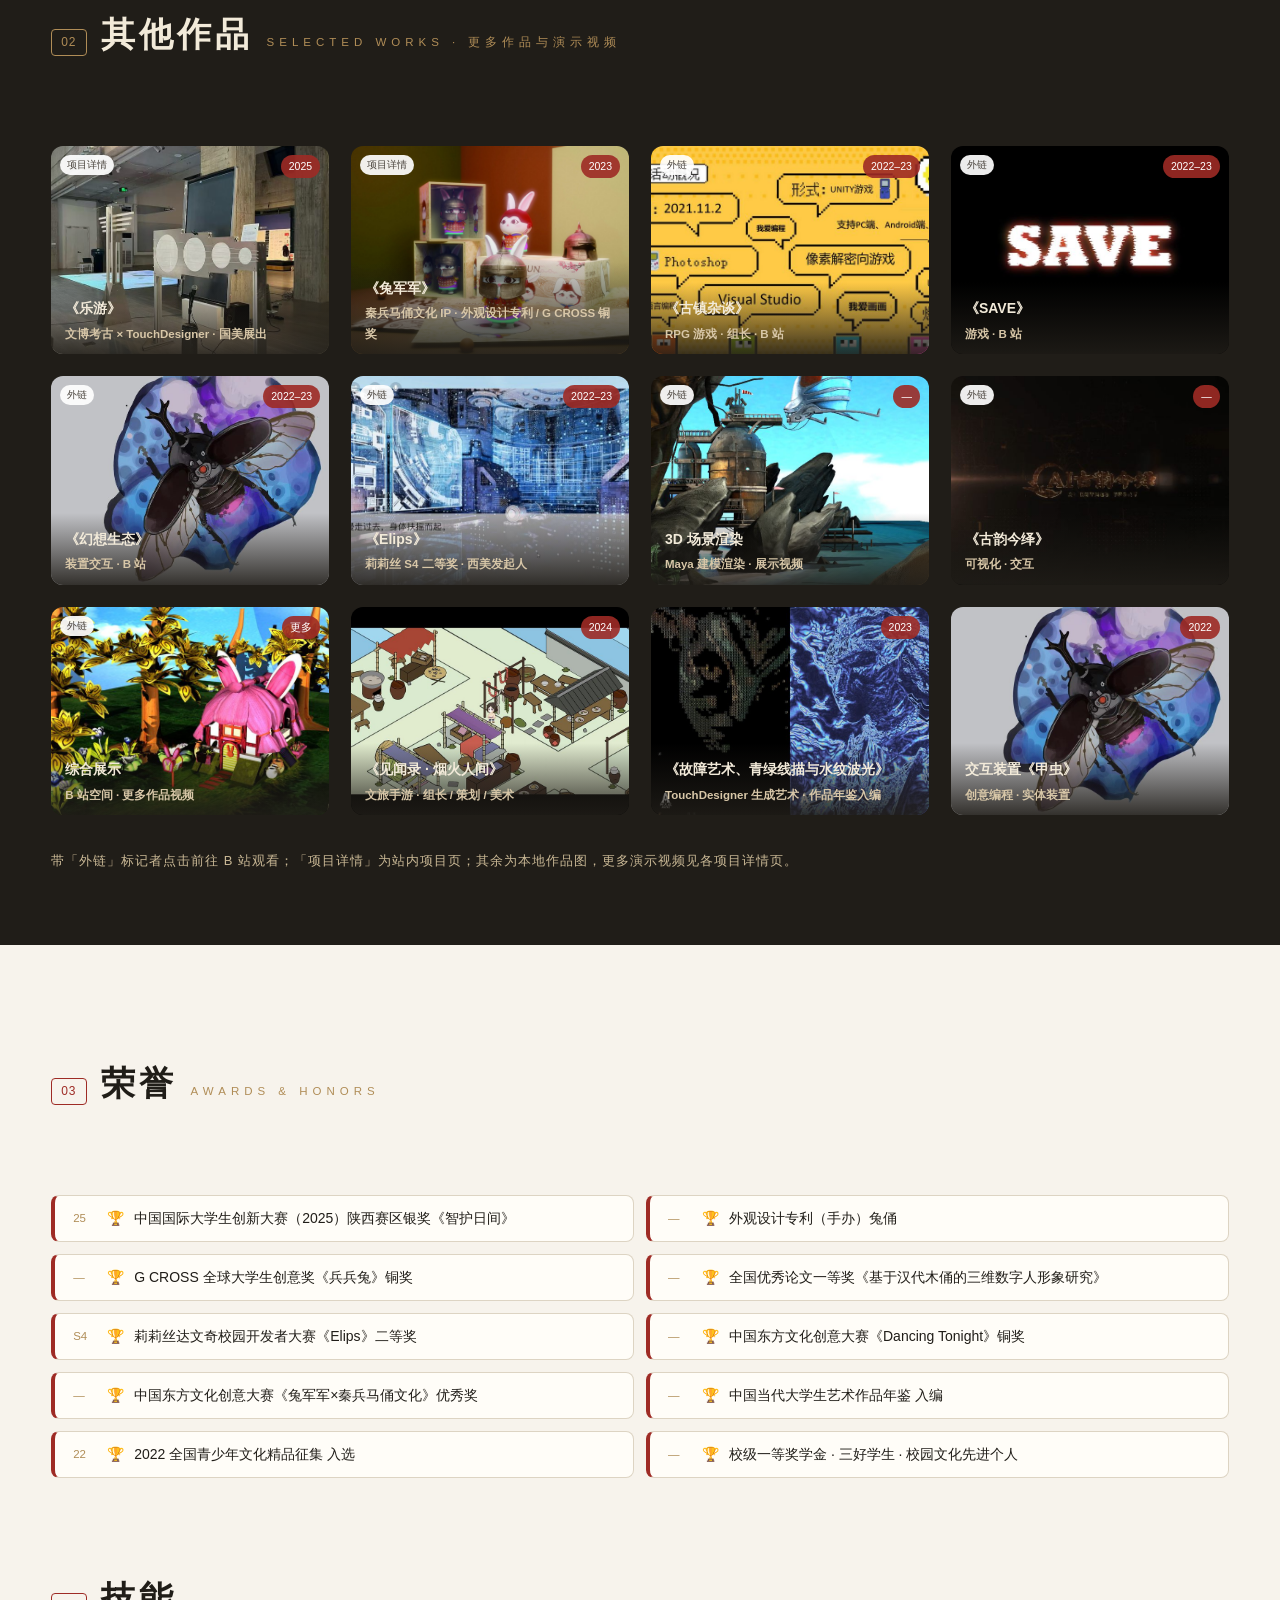
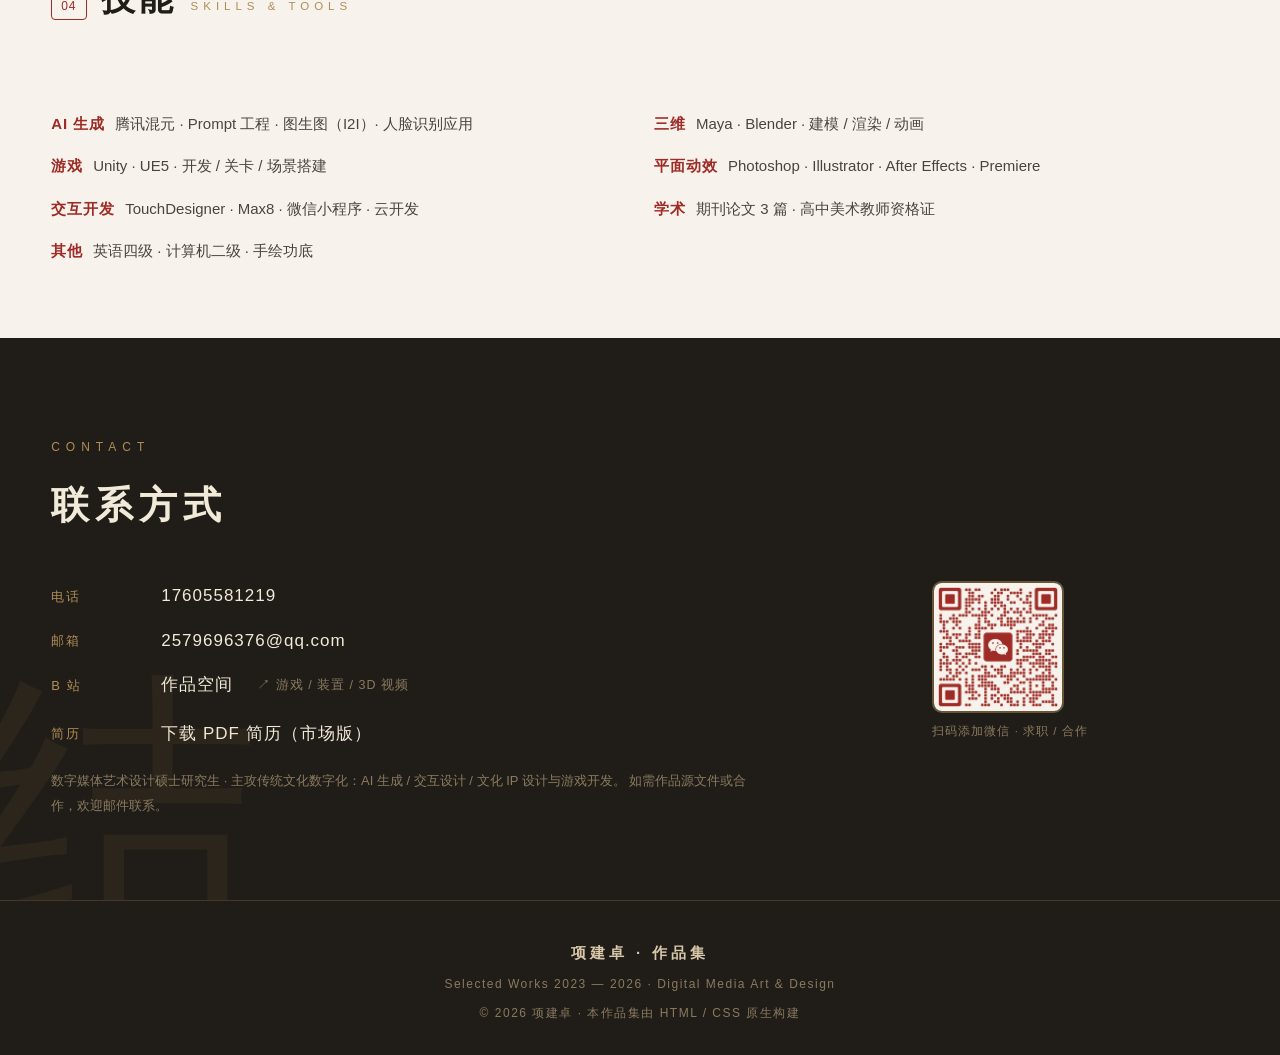
==== commit 52af777f: "Dancing Tonight 按个人作品重排：去团队/分工表述、换新封面与卡图、增「舞台与场景」节；兔军军部分图调纸色底 - dancing.html：文案改个人视角（角色设定·手绘·AE 合成·剪" ====
--- a/index.html
+++ b/index.html
@@ -106,14 +106,14 @@
       </a>
 
       <a class="fc" href="dancing.html" data-reveal>
-        <div class="fc-media"><img src="assets/dancing/cover.jpg" alt="Dancing Tonight 标题卡" loading="lazy"></div>
+        <div class="fc-media"><img src="assets/dancing/card.jpg" alt="Dancing Tonight 五个原创角色" loading="lazy"></div>
         <div class="fc-body">
           <div class="no2">PROJECT 05</div>
           <h3>Dancing Tonight</h3>
           <div class="en2">Original OC Hand-drawn Music Video</div>
-          <p>五名大学生的原创 OC 手书动画 MV：按各自性格设计虚拟角色，手绘逐帧 + AE 合成 + PR 剪辑，经后期整合成片。</p>
-          <div class="tags">
-            <span class="tag c">东方文化创意大赛 铜奖</span><span class="tag">AE 手书 MV</span><span class="tag">后期整合 / 剪辑</span>
+          <p>原创 OC 手书动画 MV：角色设定、逐帧手绘、AE 合成与 PR 剪辑，从纸面设定到成片完整走完。</p>
+          <div class="tags">
+            <span class="tag c">东方文化创意大赛 铜奖</span><span class="tag">AE 手书 MV</span><span class="tag">角色设定 · 合成 · 剪辑</span>
           </div>
           <div class="go">查看项目详情</div>
         </div>
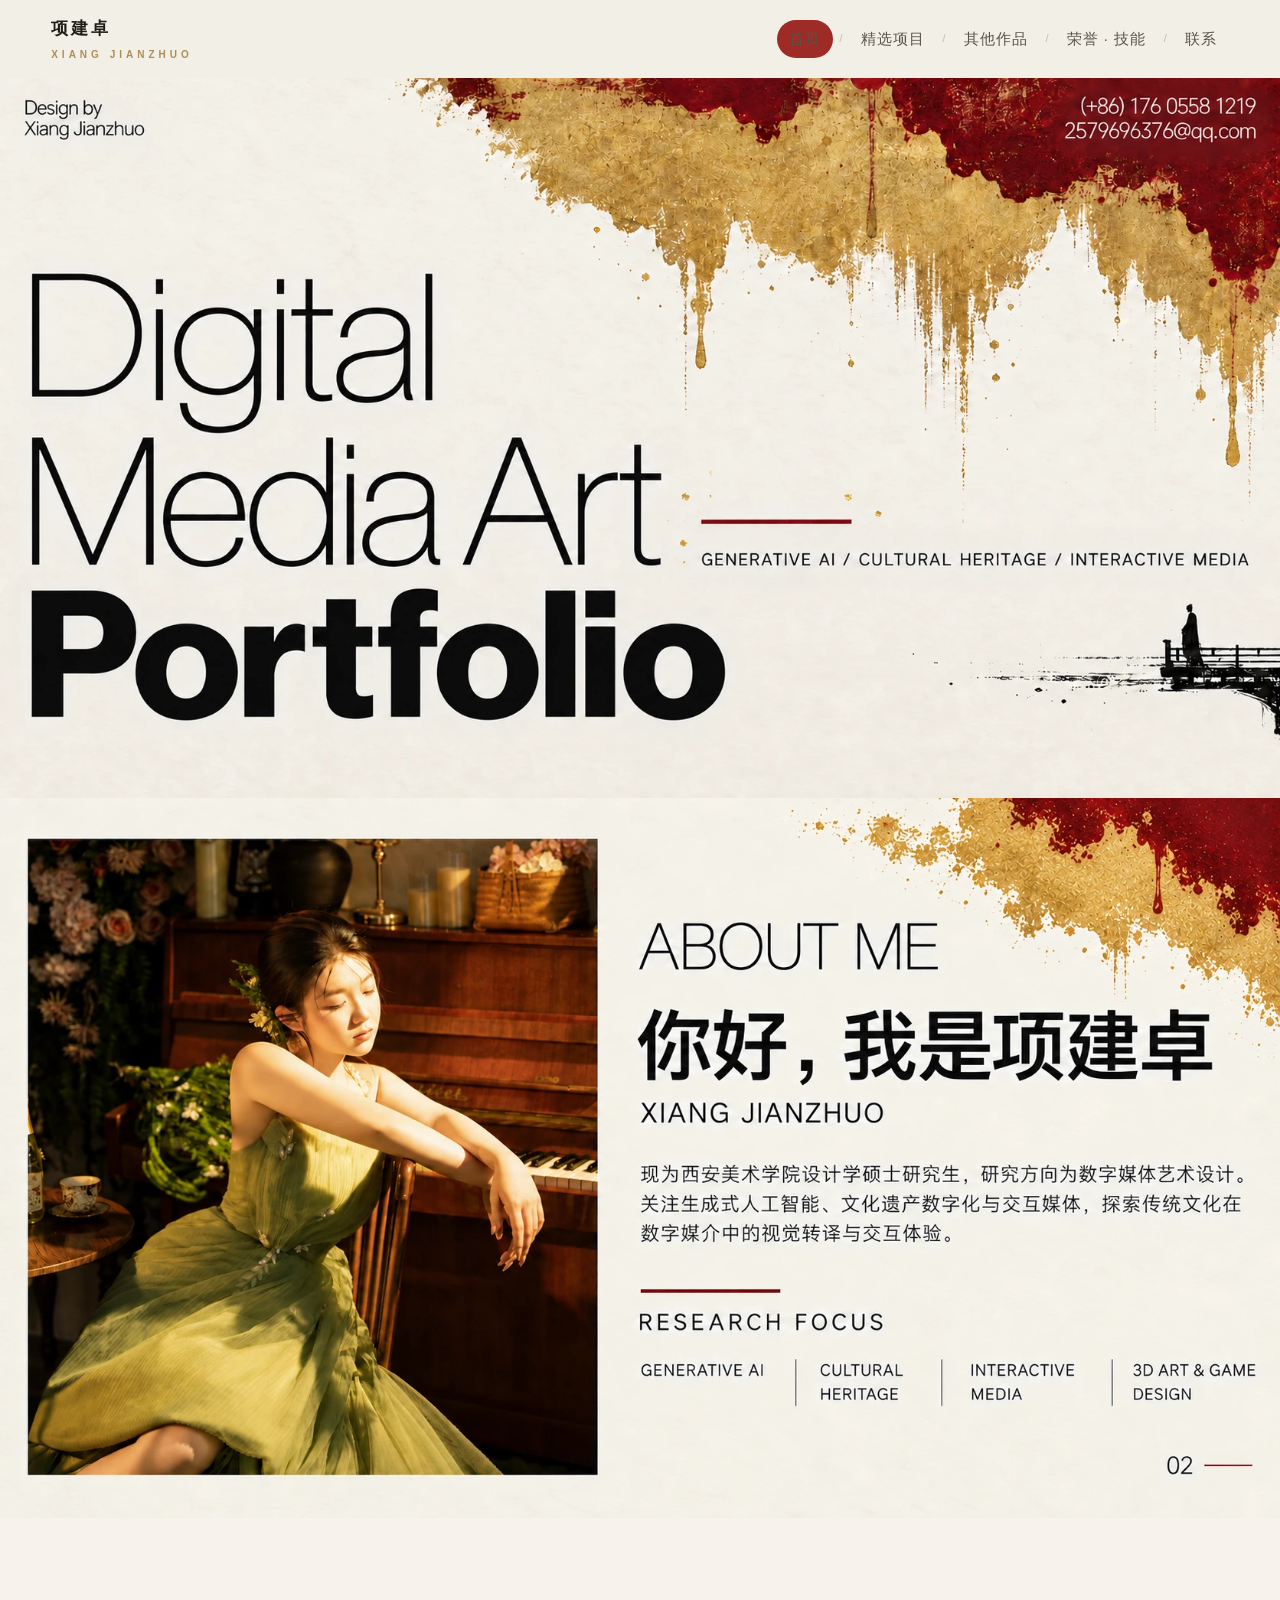
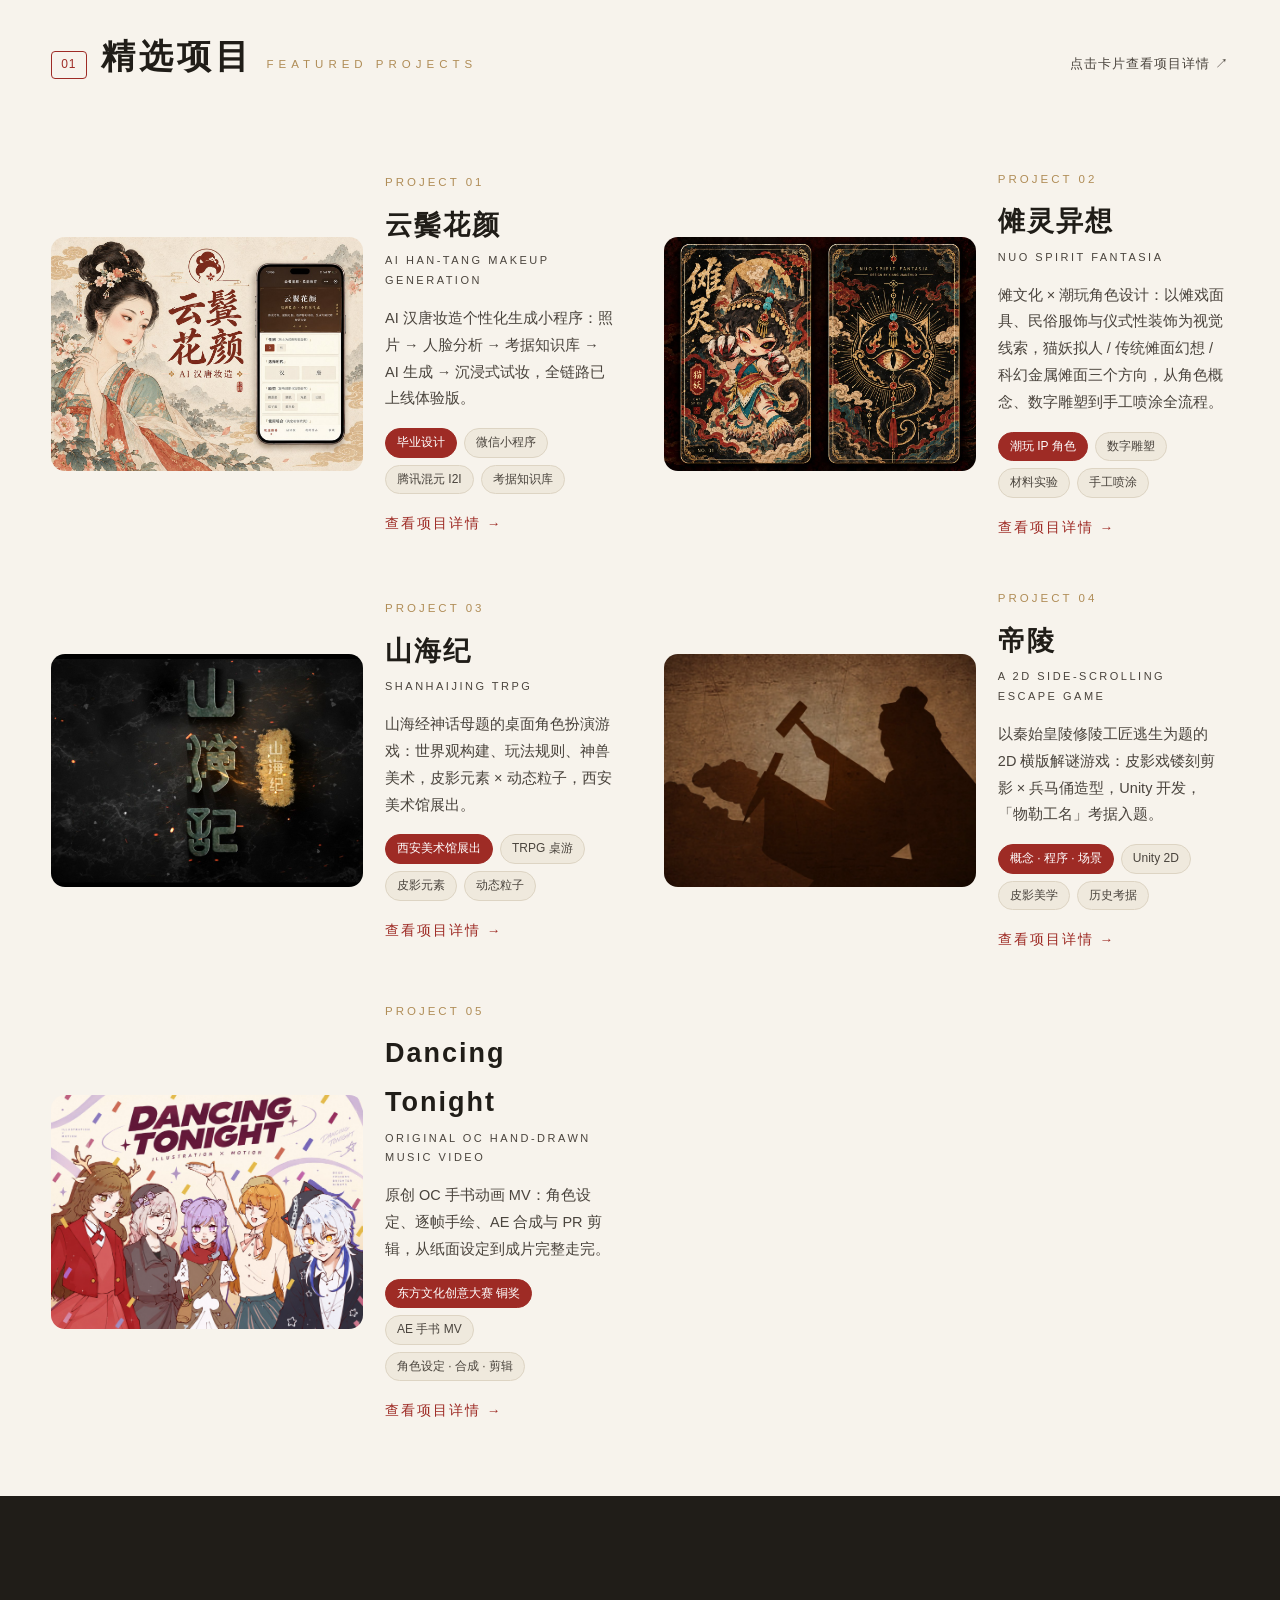
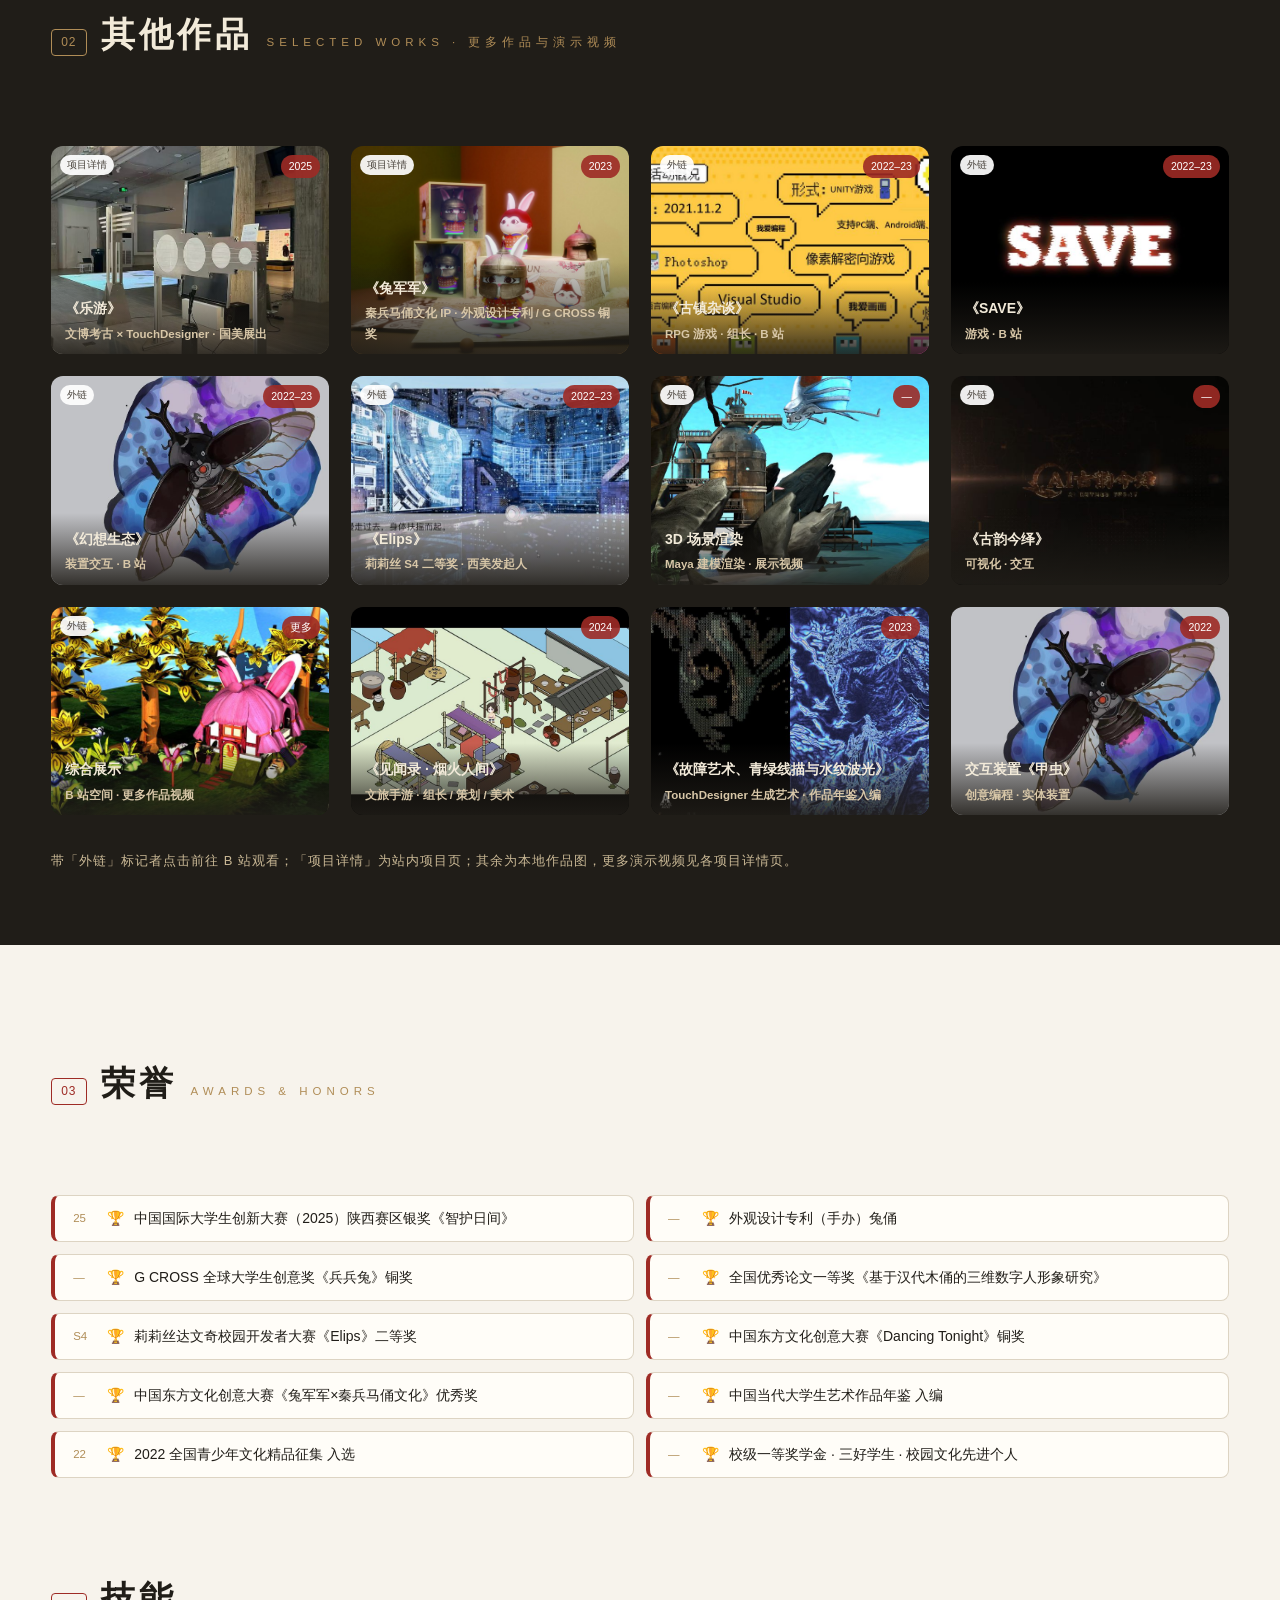
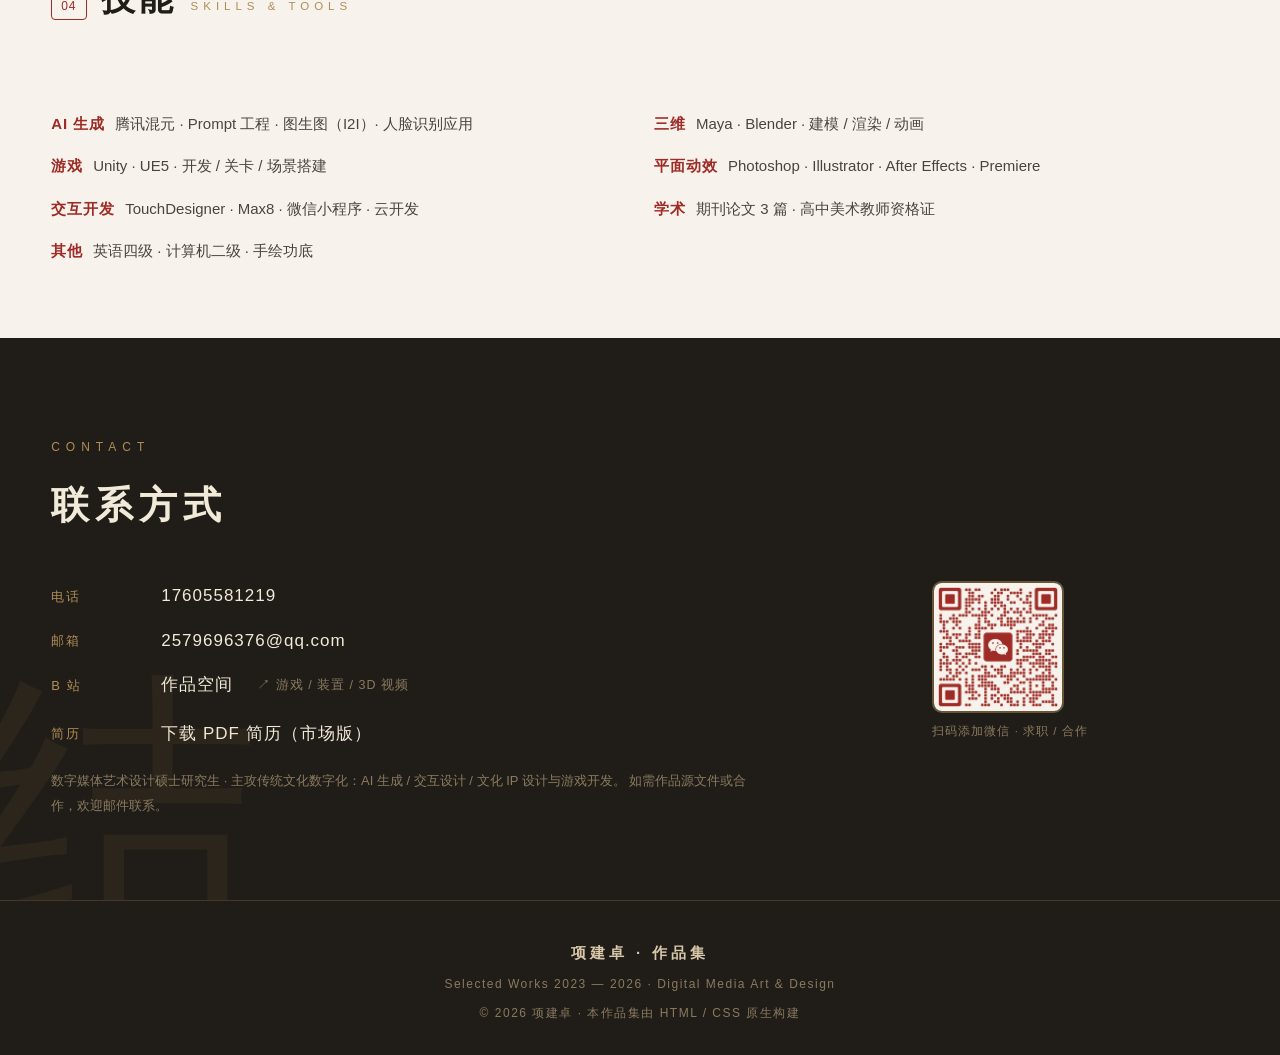
==== commit 8b8c7ca8: "帝陵页去团队分工表述（改说个人参与的部分）；Dancing 成片截到 1 分 44 秒（去片尾名单，纯剪切） - diling/index：撤「团队组长 / 统筹分工」，改「各环节都有参与并承担了主要" ====
--- a/index.html
+++ b/index.html
@@ -99,7 +99,7 @@
           <div class="en2">A 2D Side-scrolling Escape Game</div>
           <p>以秦始皇陵修陵工匠逃生为题的 2D 横版解谜游戏：皮影戏镂刻剪影 × 兵马俑造型，Unity 开发，「物勒工名」考据入题。</p>
           <div class="tags">
-            <span class="tag c">团队组长</span><span class="tag">Unity 2D</span><span class="tag">皮影美学</span><span class="tag">历史考据</span>
+            <span class="tag c">概念 · 程序 · 场景</span><span class="tag">Unity 2D</span><span class="tag">皮影美学</span><span class="tag">历史考据</span>
           </div>
           <div class="go">查看项目详情</div>
         </div>
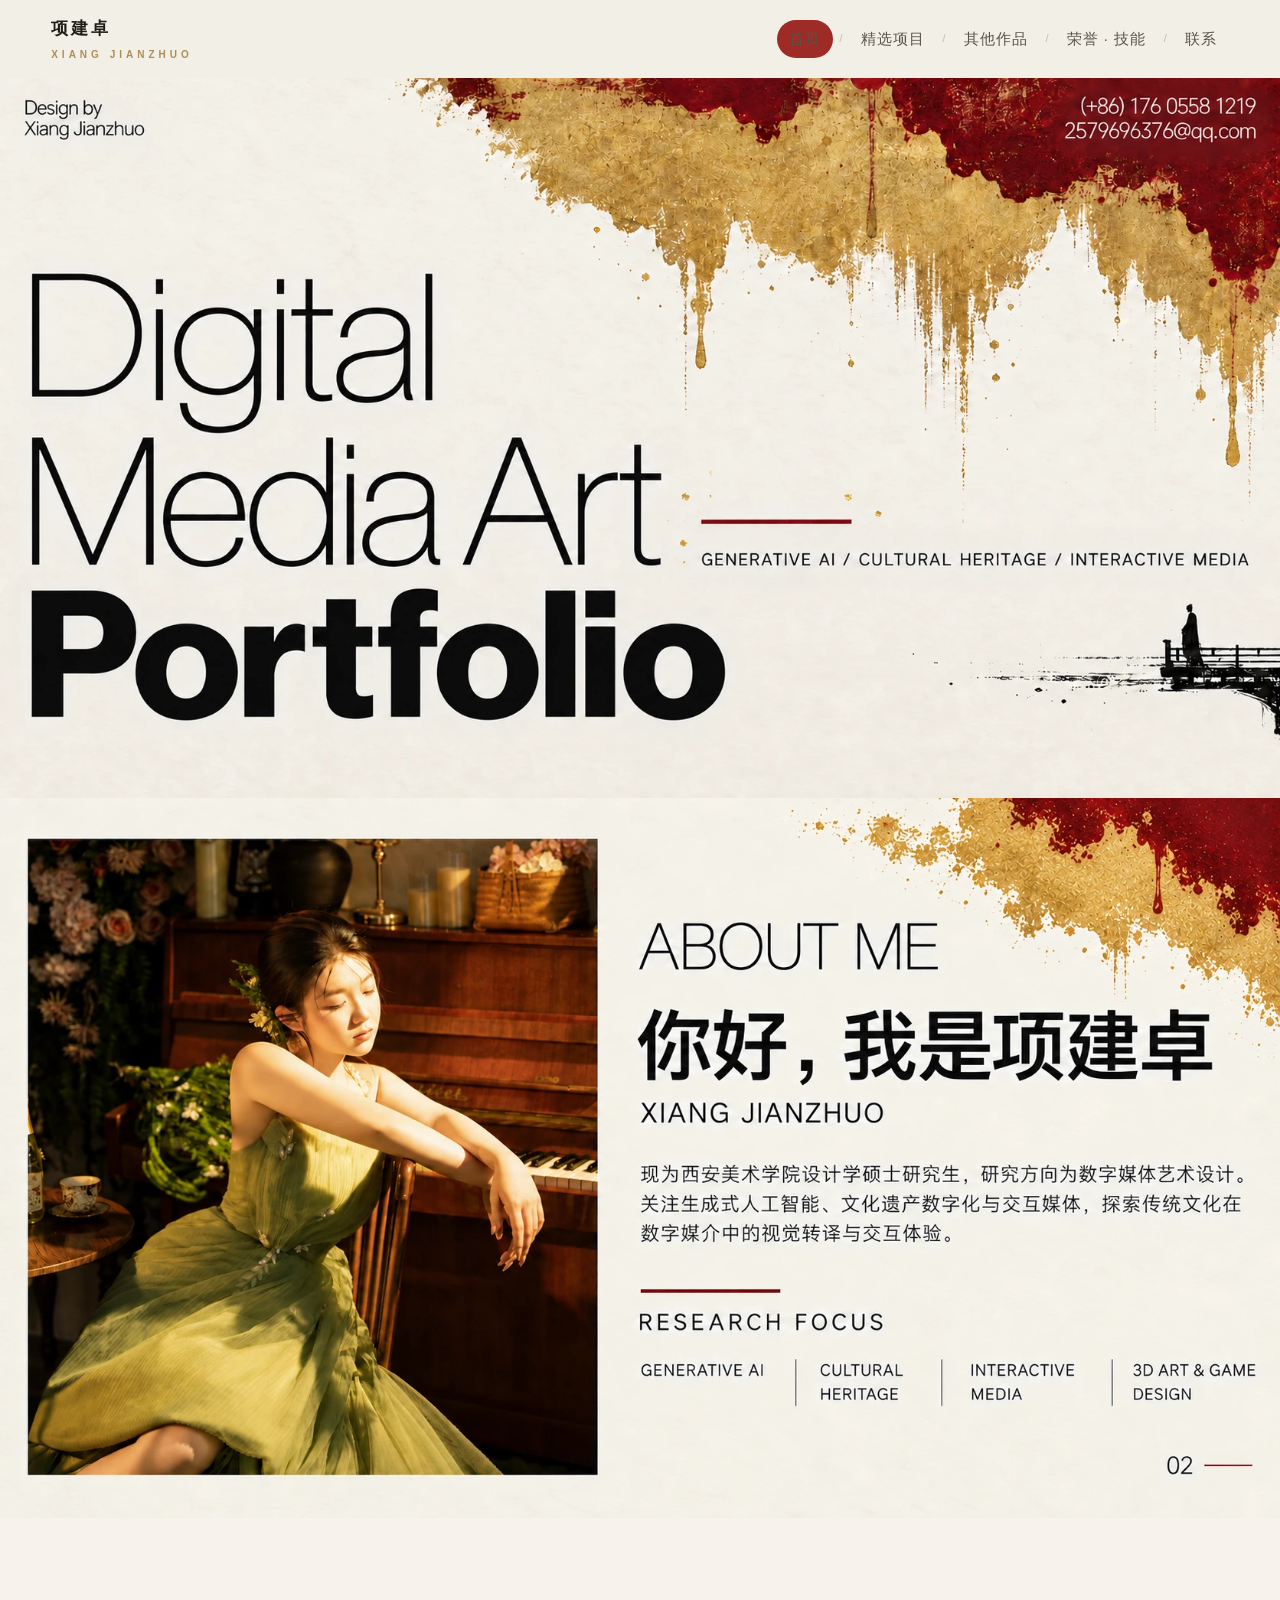
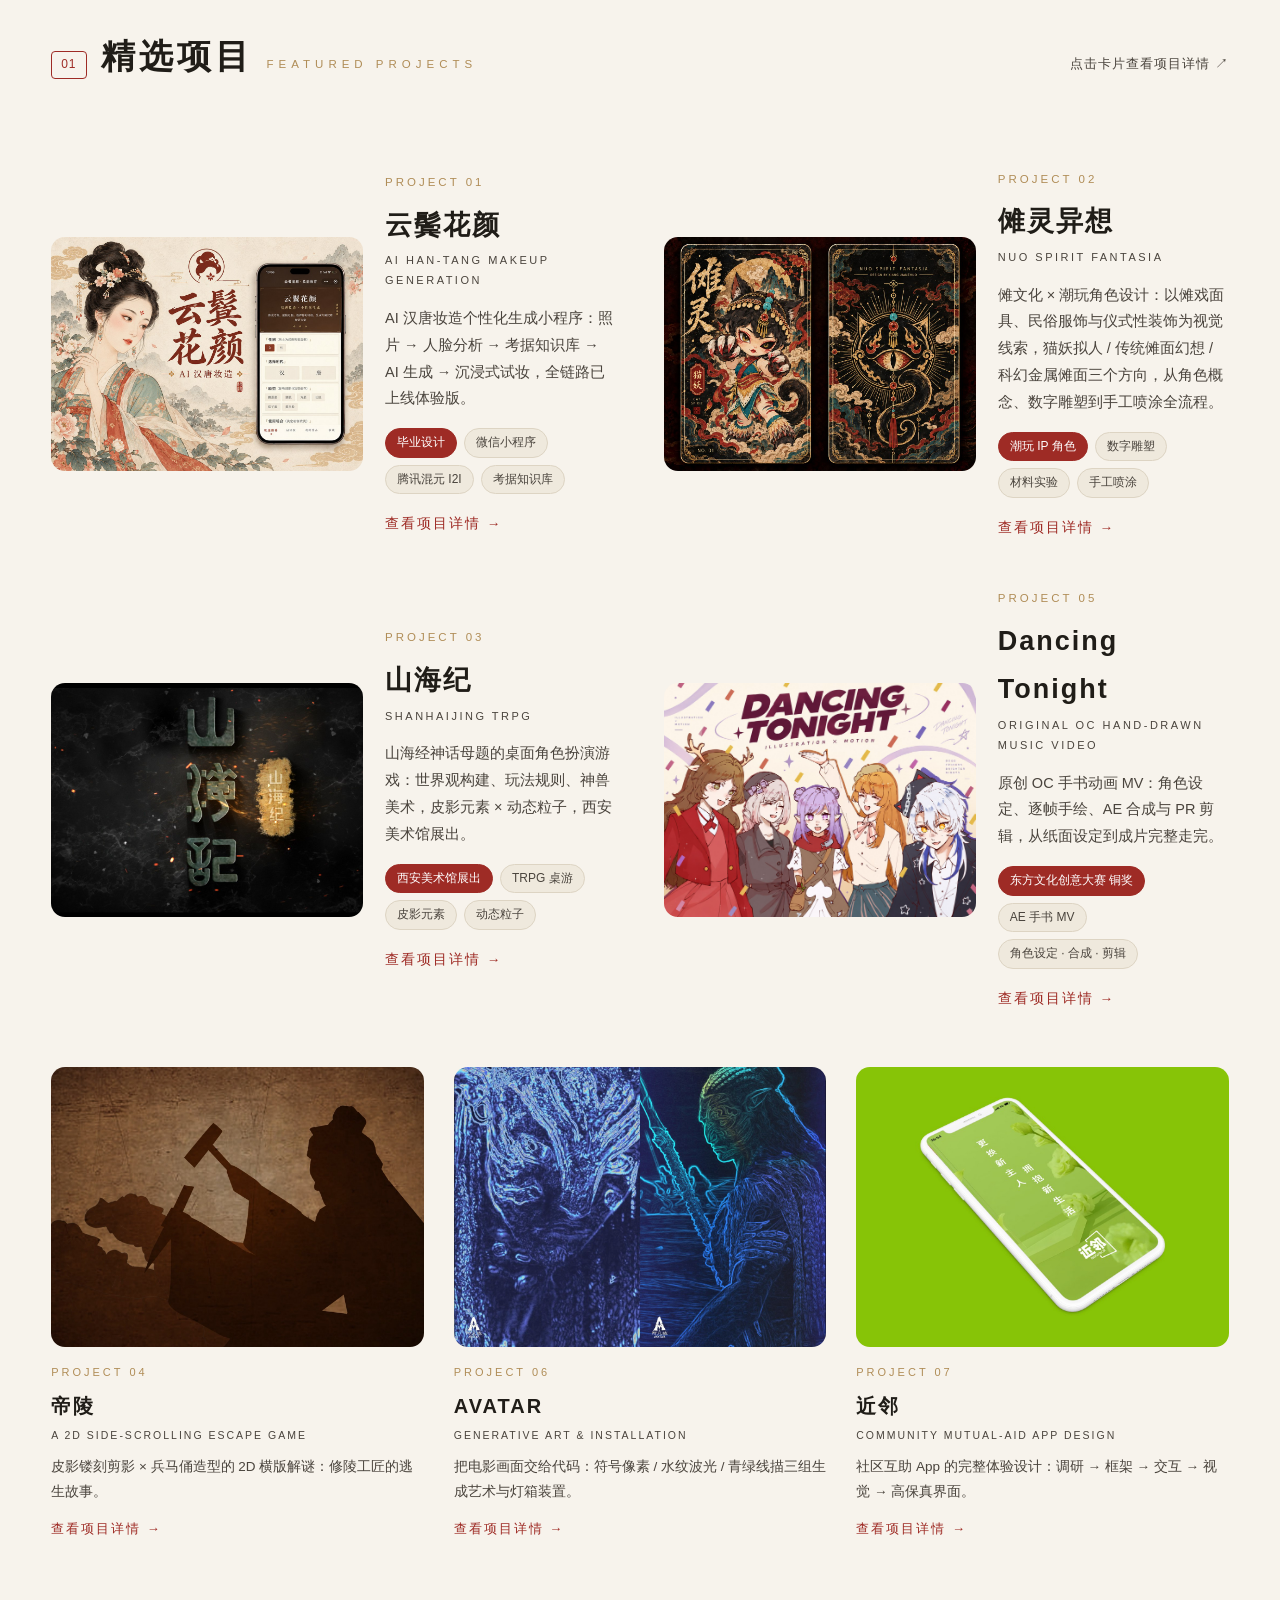
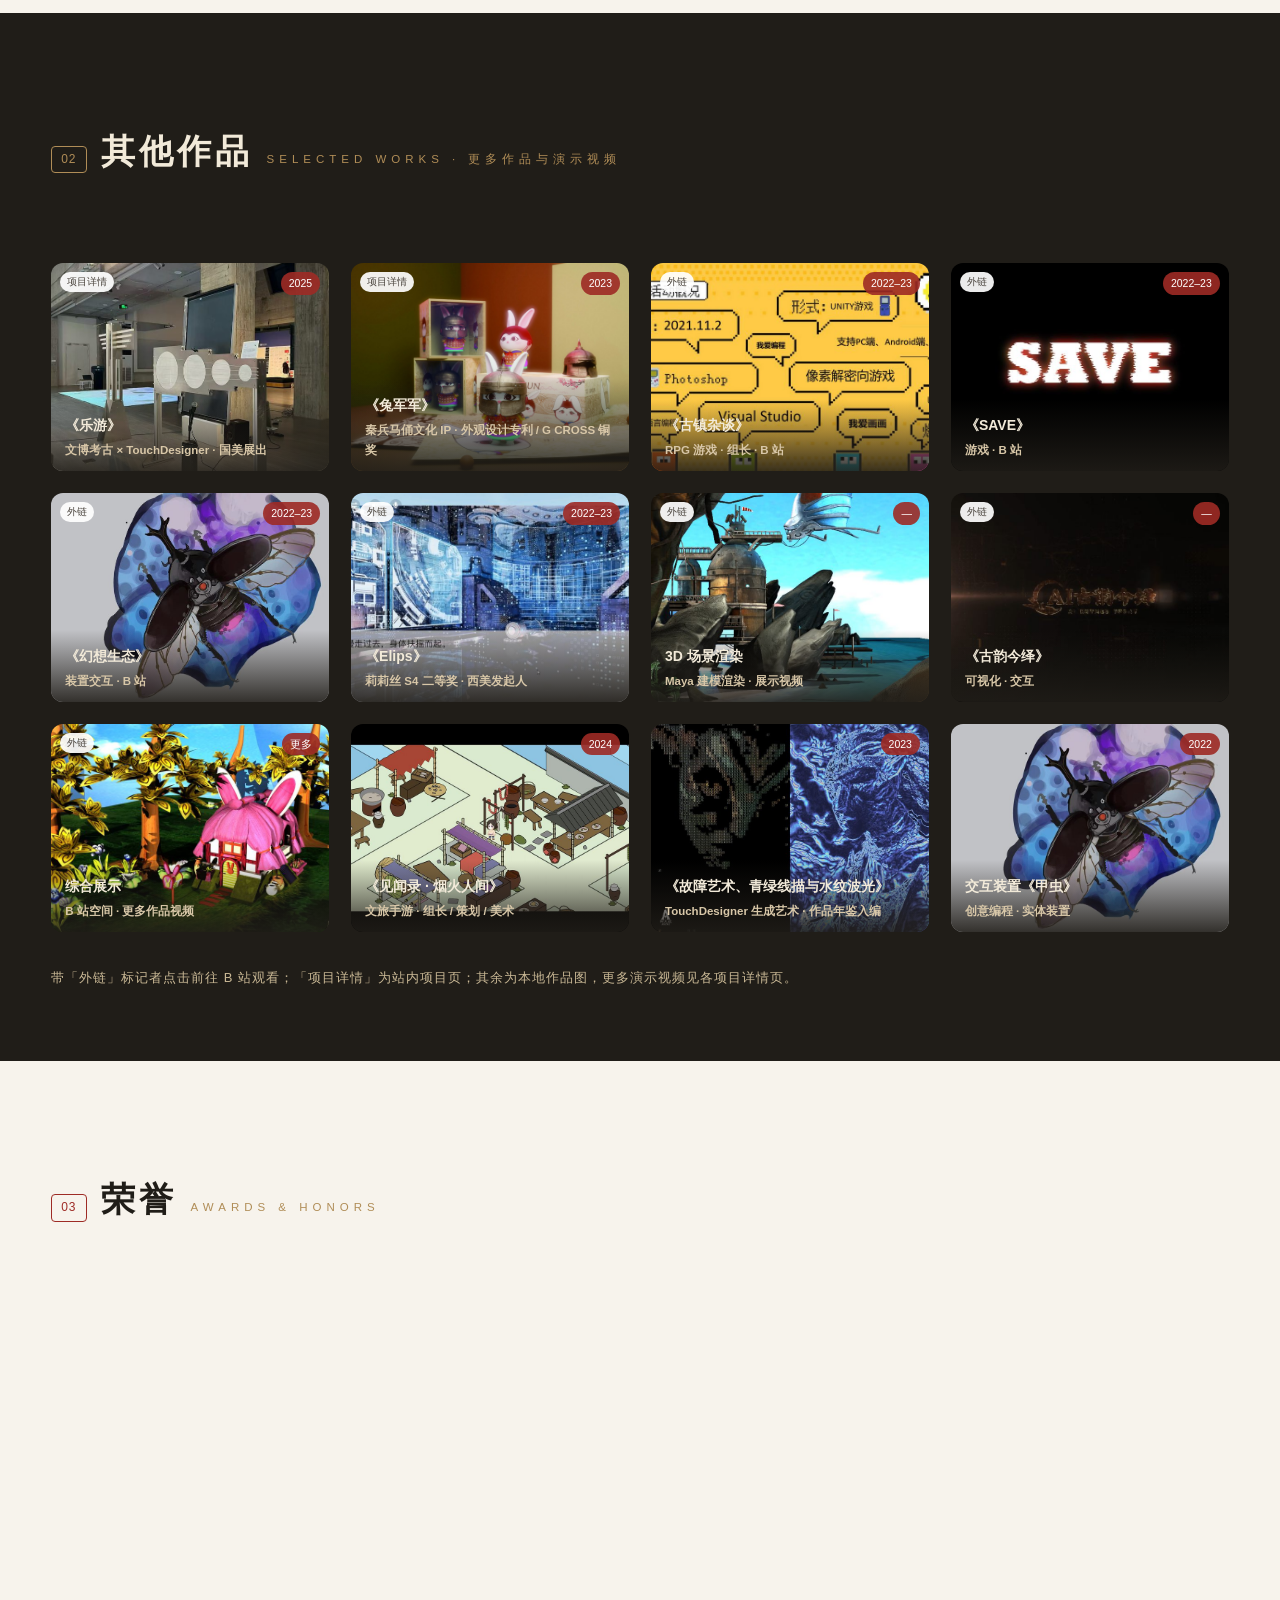
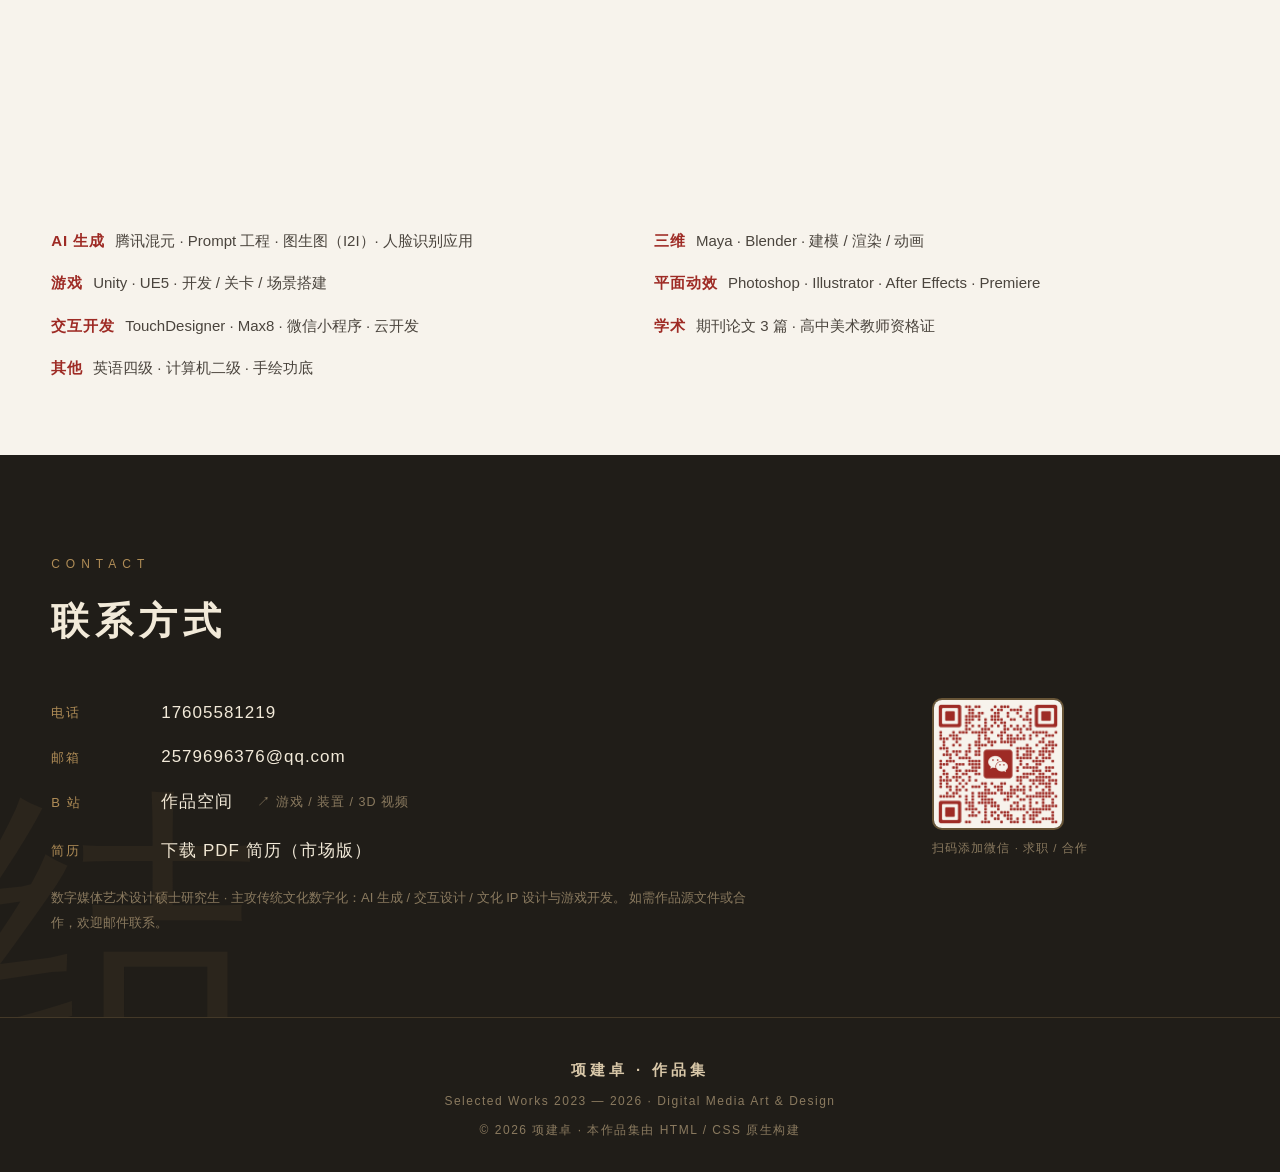
==== commit d7b999b5: "新增 AVATAR 与近邻两个精选项目页；首页精选改「4 大卡 + 底行三小卡」；上下项目卡改 4:3；帝陵体块图重裁 - avatar.html（PROJECT 06）：阿凡达主题电影艺术海报设计大" ====
--- a/index.html
+++ b/index.html
@@ -91,20 +91,6 @@
         </div>
       </a>
 
-      <a class="fc" href="diling.html" data-reveal>
-        <div class="fc-media"><img src="assets/diling/cover.jpg" alt="帝陵 工匠打锤剪影" loading="lazy"></div>
-        <div class="fc-body">
-          <div class="no2">PROJECT 04</div>
-          <h3>帝陵</h3>
-          <div class="en2">A 2D Side-scrolling Escape Game</div>
-          <p>以秦始皇陵修陵工匠逃生为题的 2D 横版解谜游戏：皮影戏镂刻剪影 × 兵马俑造型，Unity 开发，「物勒工名」考据入题。</p>
-          <div class="tags">
-            <span class="tag c">概念 · 程序 · 场景</span><span class="tag">Unity 2D</span><span class="tag">皮影美学</span><span class="tag">历史考据</span>
-          </div>
-          <div class="go">查看项目详情</div>
-        </div>
-      </a>
-
       <a class="fc" href="dancing.html" data-reveal>
         <div class="fc-media"><img src="assets/dancing/card.jpg" alt="Dancing Tonight 五个原创角色" loading="lazy"></div>
         <div class="fc-body">
@@ -115,6 +101,43 @@
           <div class="tags">
             <span class="tag c">东方文化创意大赛 铜奖</span><span class="tag">AE 手书 MV</span><span class="tag">角色设定 · 合成 · 剪辑</span>
           </div>
+          <div class="go">查看项目详情</div>
+        </div>
+      </a>
+
+    </div>
+
+    <div class="featured-3">
+
+      <a class="fc-s" href="diling.html" data-reveal>
+        <div class="fc-media"><img src="assets/diling/cover.jpg" alt="帝陵 工匠打锤剪影" loading="lazy"></div>
+        <div class="fc-s-body">
+          <div class="no2">PROJECT 04</div>
+          <h3>帝陵</h3>
+          <div class="en2">A 2D Side-scrolling Escape Game</div>
+          <p>皮影镂刻剪影 × 兵马俑造型的 2D 横版解谜：修陵工匠的逃生故事。</p>
+          <div class="go">查看项目详情</div>
+        </div>
+      </a>
+
+      <a class="fc-s" href="avatar.html" data-reveal>
+        <div class="fc-media"><img src="assets/avatar/card.jpg" alt="AVATAR 三组生成艺术" loading="lazy"></div>
+        <div class="fc-s-body">
+          <div class="no2">PROJECT 06</div>
+          <h3>AVATAR</h3>
+          <div class="en2">Generative Art &amp; Installation</div>
+          <p>把电影画面交给代码：符号像素 / 水纹波光 / 青绿线描三组生成艺术与灯箱装置。</p>
+          <div class="go">查看项目详情</div>
+        </div>
+      </a>
+
+      <a class="fc-s" href="jinlin.html" data-reveal>
+        <div class="fc-media"><img src="assets/jinlin/card.jpg" alt="近邻 社区互助 App" loading="lazy"></div>
+        <div class="fc-s-body">
+          <div class="no2">PROJECT 07</div>
+          <h3>近邻</h3>
+          <div class="en2">Community Mutual-Aid App Design</div>
+          <p>社区互助 App 的完整体验设计：调研 → 框架 → 交互 → 视觉 → 高保真界面。</p>
           <div class="go">查看项目详情</div>
         </div>
       </a>
--- a/assets/css/style.css
+++ b/assets/css/style.css
@@ -161,6 +161,28 @@
 .tag.c { background: var(--cinnabar); color: #fff; border-color: var(--cinnabar); }
 .fc-body .go { margin-top: 18px; font-size: 13.5px; color: var(--cinnabar); letter-spacing: 2px; }
 .fc-body .go::after { content: " →"; }
+
+/* 精选 · 底行三小卡（竖版：图上文下，2026-09-21 加；用于帝陵 / AVATAR / 近邻） */
+.featured-3 { display: grid; grid-template-columns: repeat(3, 1fr); gap: 30px; margin-top: 56px; }
+.fc-s { text-decoration: none; display: block; }
+.fc-s .fc-media {
+  aspect-ratio: 4/3; overflow: hidden; border-radius: 14px;
+  background: var(--paper-2); position: relative;
+}
+.fc-s .fc-media img { width: 100%; height: 100%; object-fit: cover; transition: transform .5s; }
+.fc-s:hover .fc-media img { transform: scale(1.045); }
+.fc-s .fc-media::after {
+  content: "↗ 查看详情"; position: absolute; left: 12px; bottom: 10px;
+  font-size: 11px; color: #fff; background: var(--cinnabar);
+  padding: 3px 10px; border-radius: 999px; opacity: 0; transition: opacity .25s;
+}
+.fc-s:hover .fc-media::after { opacity: 1; }
+.fc-s-body .no2 { font-size: 11px; color: var(--gold); letter-spacing: 3px; margin-top: 16px; }
+.fc-s-body h3 { font-size: 20px; font-weight: 700; letter-spacing: 2px; margin-top: 6px; }
+.fc-s-body .en2 { font-size: 10.5px; color: var(--ink-2); letter-spacing: 2px; margin-top: 2px; text-transform: uppercase; }
+.fc-s-body p { font-size: 13.5px; color: var(--ink-2); line-height: 1.85; margin-top: 10px; }
+.fc-s-body .go { margin-top: 12px; font-size: 13px; color: var(--cinnabar); letter-spacing: 2px; }
+.fc-s-body .go::after { content: " →"; }
 
 /* ============================================================
    首页 · 其他作品（B 站外部链接）
@@ -557,7 +579,7 @@
 .pn .pn-head { font-size: 12px; color: var(--gold); letter-spacing: 5px; text-transform: uppercase; }
 .pn-grid { display: grid; grid-template-columns: 1fr 1fr; gap: 40px; margin-top: 26px; }
 .pn-card {
-  display: block; position: relative; aspect-ratio: 16/7; border-radius: 12px;
+  display: block; position: relative; aspect-ratio: 4/3; border-radius: 12px;
   overflow: hidden; background: var(--paper-2);
 }
 .pn-card img { width: 100%; height: 100%; object-fit: cover; transition: transform .4s; }
@@ -609,6 +631,7 @@
   .hero { overflow: hidden; }
 
   .featured { grid-template-columns: 1fr; gap: 34px; }
+  .featured-3 { grid-template-columns: 1fr; gap: 34px; margin-top: 42px; }
   .fc { grid-template-columns: 1fr; gap: 14px; }
   .fc .fc-media { aspect-ratio: 4/3.4; }
 
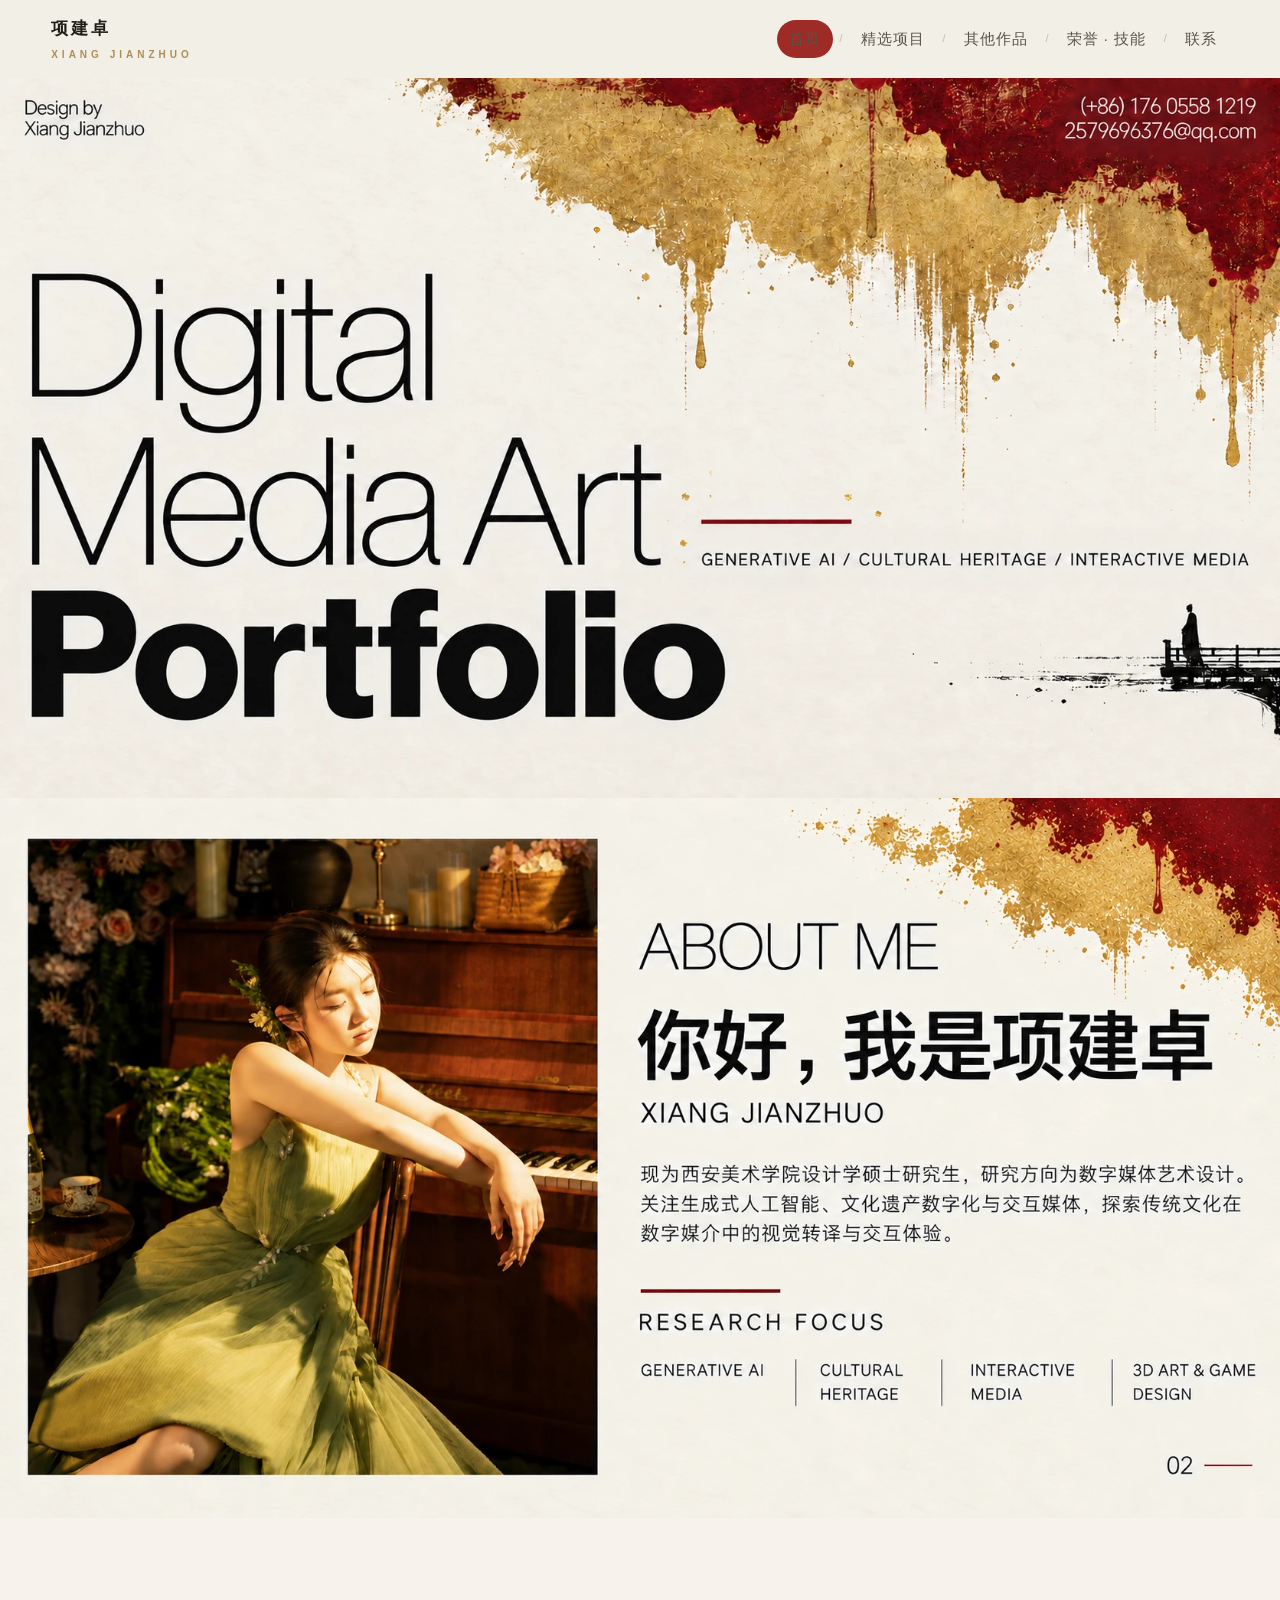
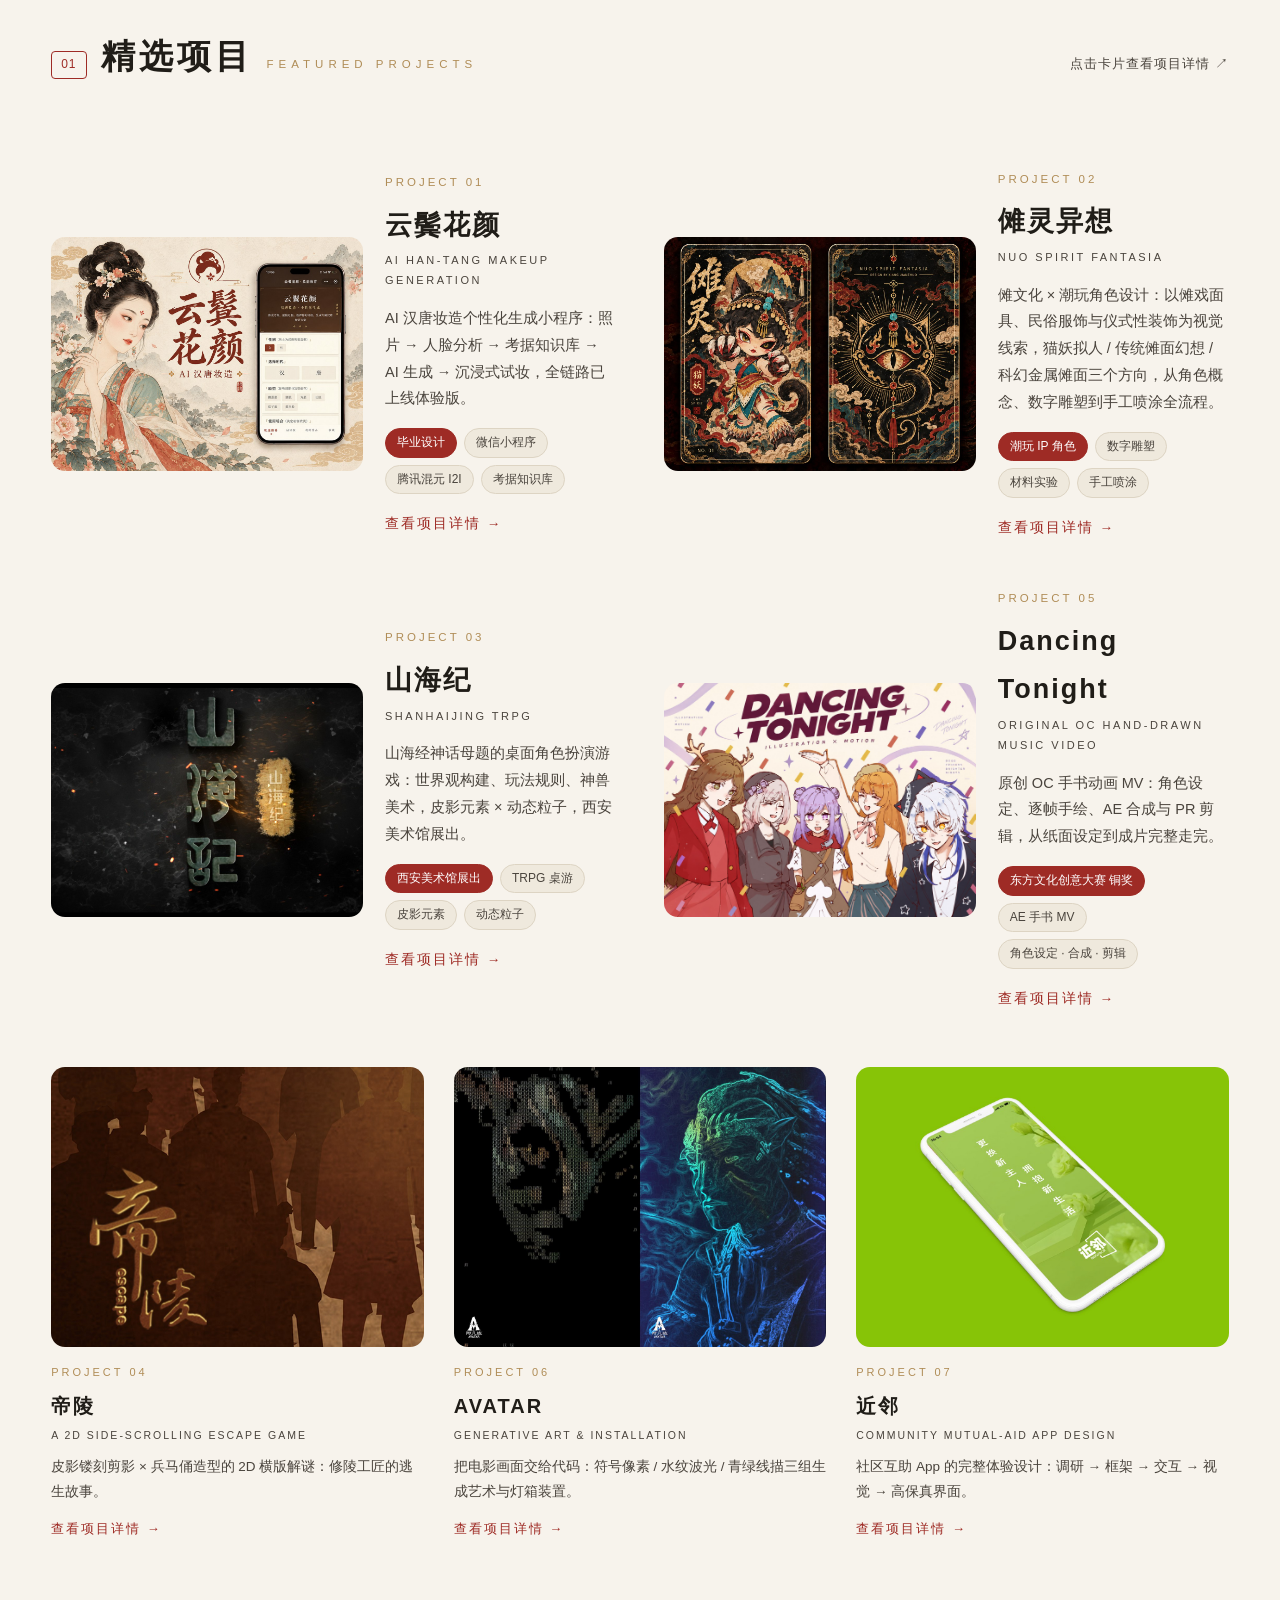
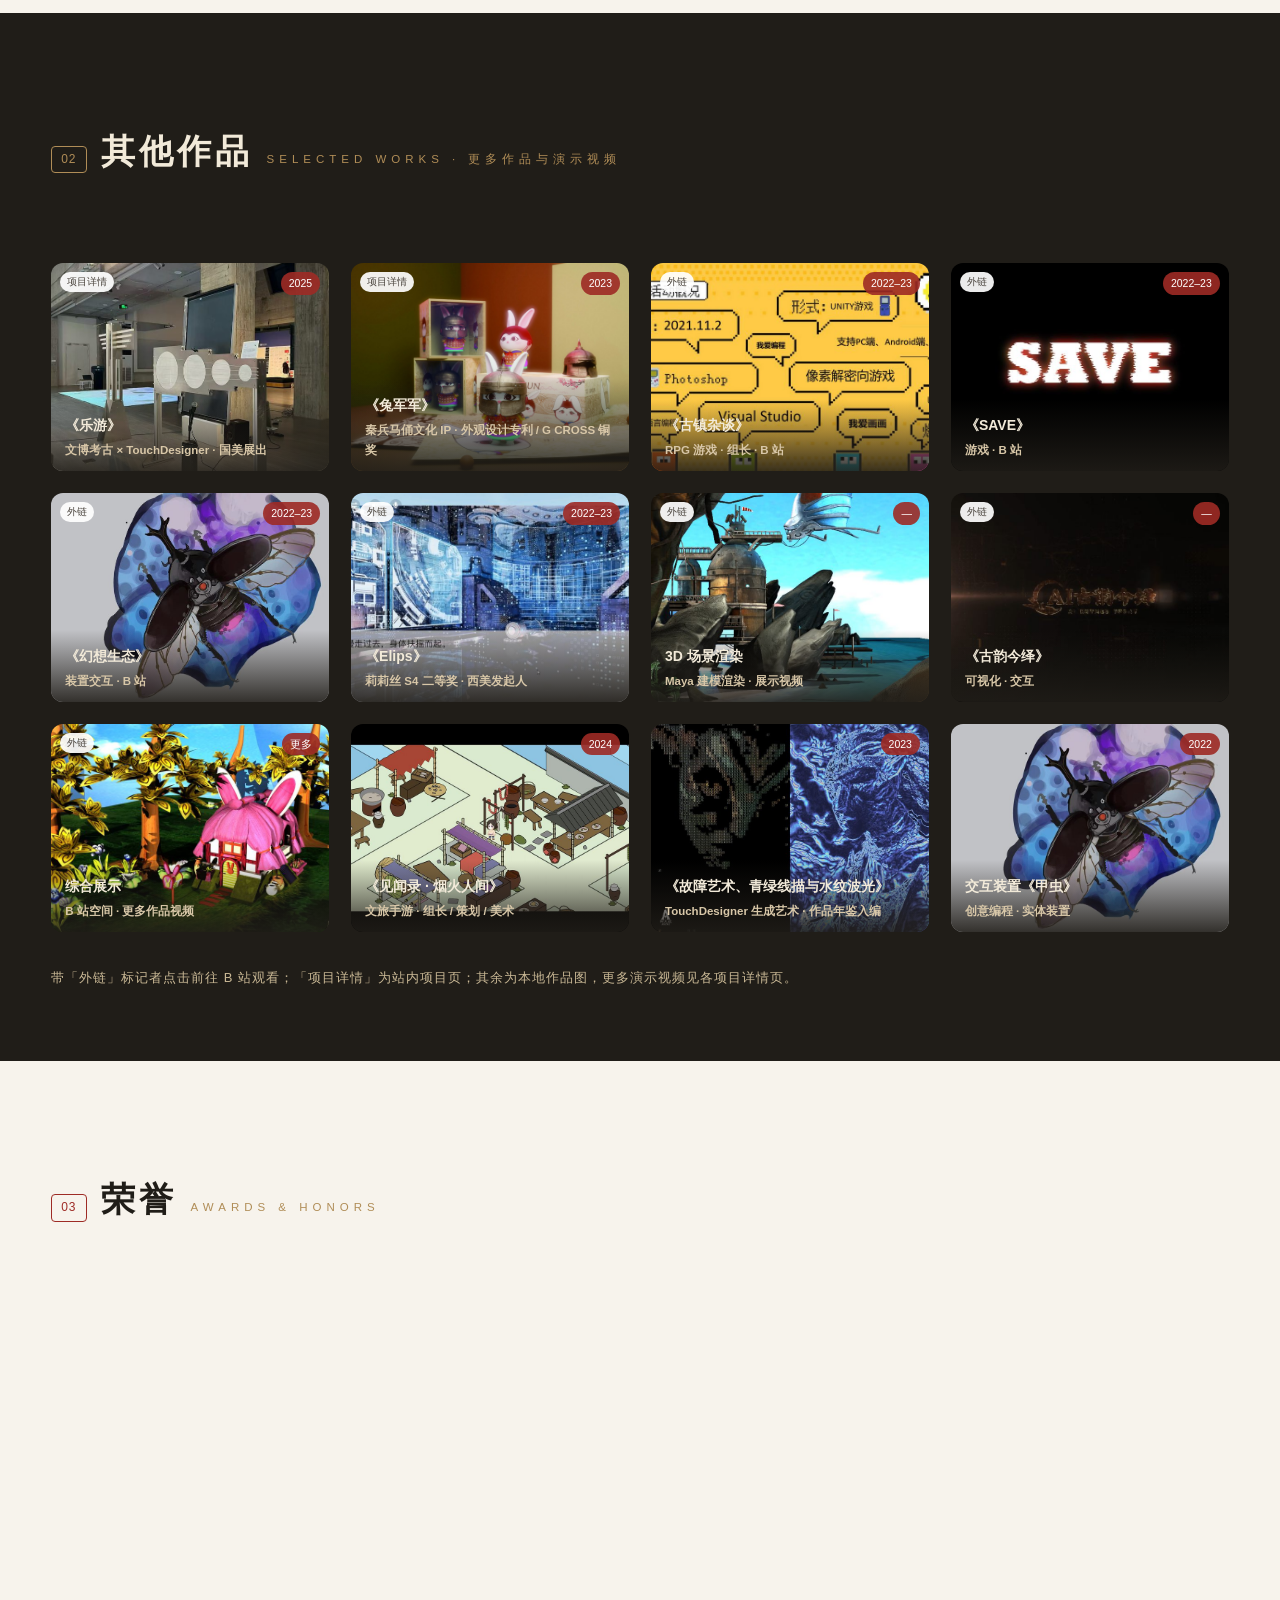
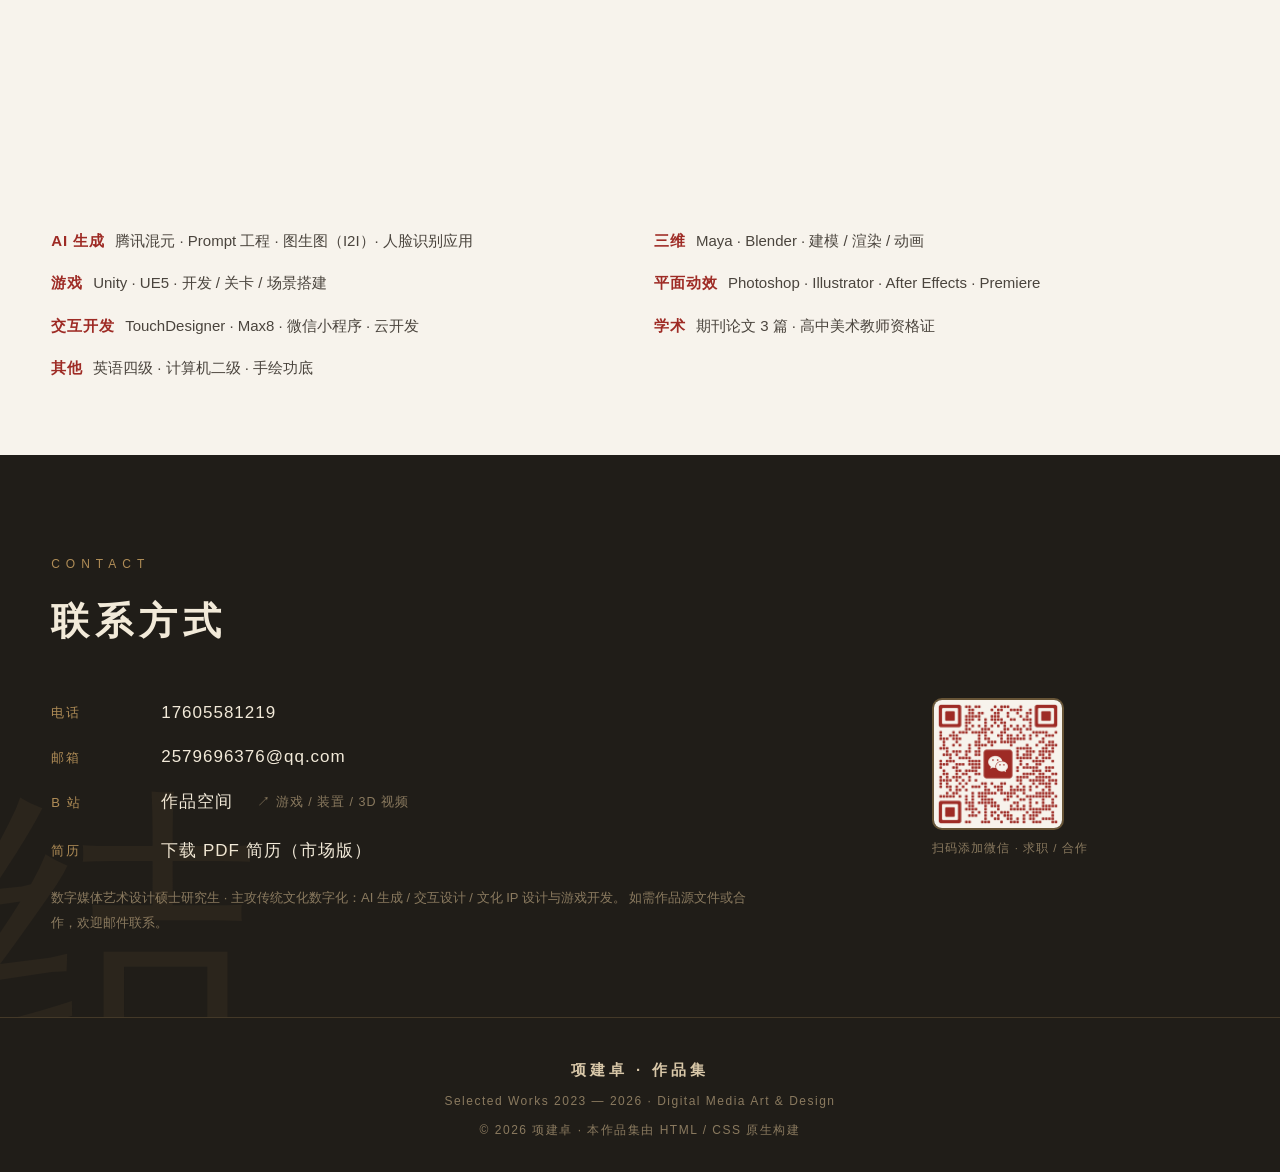
==== commit 3e8fdcaa: "帝陵换标题卡 + 动作帧表去掉黑块 + 骨骼绑定/运行两段循环短片；AVATAR 小卡换两张单帧海报 - 帝陵封面 cover.jpg 换成「帝陵」标题卡（微信图片_20221103083925.pn" ====
--- a/index.html
+++ b/index.html
@@ -6,7 +6,7 @@
 <title>项建卓 · 数字媒体艺术设计作品集</title>
 <meta name="description" content="项建卓 · 数字媒体艺术设计与 AI 生成设计 · 传统文化数字化：AI 汉唐妆造生成、傩文化潮玩角色设计、文博考古交互、山海神话 IP、游戏设计 — Selected Works 2023–2026">
 <link rel="icon" href="data:image/svg+xml,%3Csvg xmlns='http://www.w3.org/2000/svg' viewBox='0 0 32 32'%3E%3Crect width='32' height='32' rx='6' fill='%239e2b25'/%3E%3Ctext x='16' y='23' font-size='19' text-anchor='middle' fill='%23f2ead9'%3E汉%3C/text%3E%3C/svg%3E">
-<link rel="stylesheet" href="assets/css/style.css?v=20260921">
+<link rel="stylesheet" href="assets/css/style.css?v=20260922">
 </head>
 <body data-page="home">
 
@@ -110,7 +110,7 @@
     <div class="featured-3">
 
       <a class="fc-s" href="diling.html" data-reveal>
-        <div class="fc-media"><img src="assets/diling/cover.jpg" alt="帝陵 工匠打锤剪影" loading="lazy"></div>
+        <div class="fc-media"><img src="assets/diling/card.jpg?v=20260922" alt="帝陵 标题卡：修陵工匠群像" loading="lazy"></div>
         <div class="fc-s-body">
           <div class="no2">PROJECT 04</div>
           <h3>帝陵</h3>
@@ -121,7 +121,7 @@
       </a>
 
       <a class="fc-s" href="avatar.html" data-reveal>
-        <div class="fc-media"><img src="assets/avatar/card.jpg" alt="AVATAR 三组生成艺术" loading="lazy"></div>
+        <div class="fc-media"><img src="assets/avatar/card.jpg?v=20260922" alt="AVATAR 三组生成艺术" loading="lazy"></div>
         <div class="fc-s-body">
           <div class="no2">PROJECT 06</div>
           <h3>AVATAR</h3>
@@ -307,6 +307,6 @@
 </footer>
 
 <button class="back-top" aria-label="返回顶部">↑</button>
-<script src="assets/js/main.js?v=20260921"></script>
+<script src="assets/js/main.js?v=20260922"></script>
 </body>
 </html>
--- a/assets/css/style.css
+++ b/assets/css/style.css
@@ -380,6 +380,12 @@
 .video-mp4 { width: 100%; aspect-ratio: 16/9; border-radius: 14px; background: var(--ink); display: none; }
 .video-mp4 video { width: 100%; height: 100%; object-fit: cover; border-radius: 14px; }
 
+/* 双联静音循环短片（帝陵 · 骨骼绑定 / 运行实况）：两个 16:9 黑框并排，等高 */
+.vloop { display: grid; grid-template-columns: 1fr 1fr; gap: 16px; }
+.vloop .vdemo.vplayer { margin: 0; }
+.vloop .vnote { margin-top: 10px; }
+@media (max-width: 768px) { .vloop { grid-template-columns: 1fr; } }
+
 /* 整幅展示（16:9 画册页，作者素材统一导出 1672×941，不裁切、留白居中） */
 .gallery-wide { grid-template-columns: 1fr; gap: 20px; }
 .gallery-wide .g-item { aspect-ratio: auto; background: var(--card); border: 1px solid var(--line); padding: 10px; }
